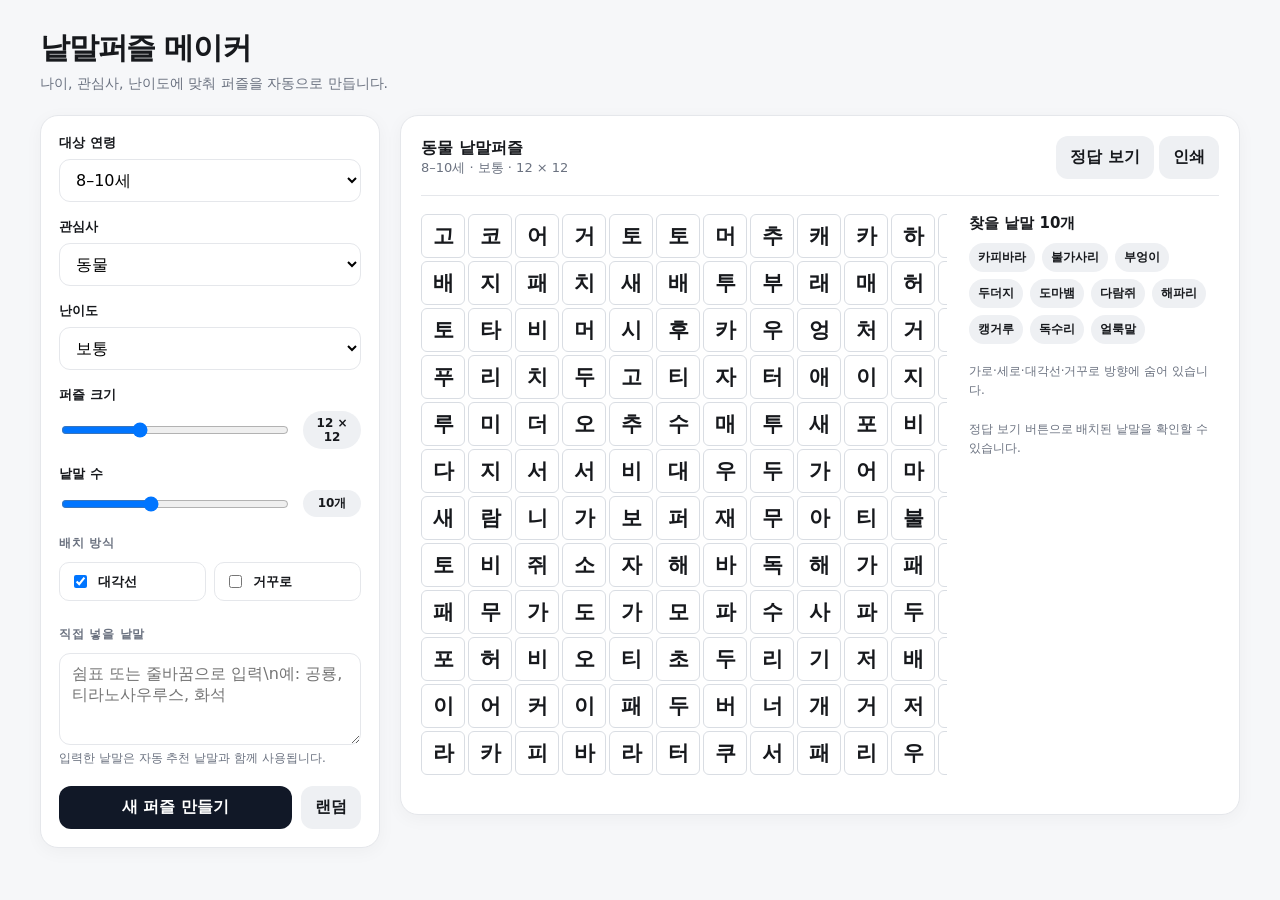
==== index.html @ 891b22f1 "Add word puzzle app" ====
<!doctype html>
<html lang="ko">
<head>
  <meta charset="utf-8" />
  <meta name="viewport" content="width=device-width, initial-scale=1" />
  <title>낱말퍼즐 메이커</title>
  <style>
    :root{
      --bg:#f6f7f9; --card:#fff; --text:#17191d; --muted:#6b7280; --line:#e5e7eb;
      --accent:#111827; --soft:#eef0f3; --ok:#e8f5e9;
    }
    *{box-sizing:border-box}
    body{margin:0;font-family:ui-sans-serif,system-ui,-apple-system,"Apple SD Gothic Neo","Noto Sans KR",sans-serif;background:var(--bg);color:var(--text)}
    button,input,select,textarea{font:inherit}
    .wrap{max-width:1240px;margin:0 auto;padding:28px 20px 48px}
    .top{display:flex;justify-content:space-between;gap:16px;align-items:flex-end;margin-bottom:22px}
    h1{font-size:30px;margin:0 0 6px;letter-spacing:-.04em}
    .sub{color:var(--muted);font-size:14px}
    .layout{display:grid;grid-template-columns:340px 1fr;gap:20px;align-items:start}
    .card{background:var(--card);border:1px solid var(--line);border-radius:18px;box-shadow:0 4px 18px rgba(0,0,0,.04)}
    .settings{padding:18px;position:sticky;top:18px}
    .field{margin-bottom:16px}
    label{display:block;font-size:13px;font-weight:700;margin-bottom:7px}
    select,input[type="number"],input[type="text"],textarea{width:100%;border:1px solid var(--line);border-radius:11px;padding:10px 12px;background:#fff;outline:none}
    textarea{min-height:92px;resize:vertical}
    input:focus,select:focus,textarea:focus{border-color:#9ca3af;box-shadow:0 0 0 3px rgba(17,24,39,.06)}
    .rangeRow{display:flex;align-items:center;gap:12px}
    input[type="range"]{width:100%}
    .badge{min-width:58px;text-align:center;background:var(--soft);border-radius:999px;padding:5px 8px;font-size:12px;font-weight:700}
    .checks{display:grid;grid-template-columns:1fr 1fr;gap:8px}
    .check{border:1px solid var(--line);border-radius:10px;padding:9px 10px;font-size:13px;display:flex;gap:8px;align-items:center}
    .actions{display:flex;gap:9px;margin-top:18px}
    .btn{border:0;border-radius:12px;padding:11px 14px;font-weight:800;cursor:pointer}
    .primary{background:var(--accent);color:#fff;flex:1}
    .ghost{background:var(--soft);color:var(--text)}
    .main{padding:20px;min-height:700px}
    .bar{display:flex;justify-content:space-between;gap:12px;align-items:center;border-bottom:1px solid var(--line);padding-bottom:16px;margin-bottom:18px}
    .meta{font-size:13px;color:var(--muted)}
    .puzzleWrap{display:grid;grid-template-columns:minmax(0,1fr) 250px;gap:22px;align-items:start}
    .gridHolder{overflow:auto;padding-bottom:8px}
    .grid{display:grid;gap:3px;justify-content:start;user-select:none}
    .cell{display:flex;align-items:center;justify-content:center;border:1px solid #d9dde3;background:#fff;border-radius:6px;font-weight:800;line-height:1;aspect-ratio:1/1;min-width:26px}
    .cell.answer{background:#dff3e3;border-color:#a8d8b1}
    .side h3{margin:0 0 10px;font-size:15px}
    .words{display:flex;flex-wrap:wrap;gap:7px;margin-bottom:18px}
    .word{background:var(--soft);border-radius:999px;padding:6px 9px;font-size:12px;font-weight:700}
    .hint{font-size:12px;color:var(--muted);line-height:1.6}
    .empty{height:520px;display:grid;place-items:center;color:var(--muted);text-align:center}
    .empty strong{display:block;color:var(--text);font-size:18px;margin-bottom:7px}
    .sectionTitle{font-size:12px;color:var(--muted);font-weight:800;text-transform:uppercase;letter-spacing:.06em;margin:18px 0 10px}
    .error{margin-top:12px;background:#fff4f4;color:#a11;padding:10px 12px;border-radius:10px;font-size:12px;display:none}
    @media(max-width:900px){.layout{grid-template-columns:1fr}.settings{position:static}.puzzleWrap{grid-template-columns:1fr}.side{border-top:1px solid var(--line);padding-top:18px}.top{align-items:flex-start;flex-direction:column}}
    @media print{
      body{background:#fff}.wrap{max-width:none;padding:0}.settings,.top .sub,.bar .btns,.hint,.sectionTitle.custom,.customArea{display:none!important}.layout{display:block}.card{border:0;box-shadow:none}.main{padding:0}.bar{margin-bottom:14px}.puzzleWrap{grid-template-columns:1fr 220px}.cell{border-color:#999;border-radius:0}.word{background:#fff;border:1px solid #aaa}
    }
  </style>
</head>
<body>
<div class="wrap">
  <div class="top">
    <div>
      <h1>낱말퍼즐 메이커</h1>
      <div class="sub">나이, 관심사, 난이도에 맞춰 퍼즐을 자동으로 만듭니다.</div>
    </div>
  </div>

  <div class="layout">
    <aside class="card settings">
      <div class="field">
        <label for="age">대상 연령</label>
        <select id="age">
          <option value="5-7">5–7세</option>
          <option value="8-10" selected>8–10세</option>
          <option value="11-13">11–13세</option>
          <option value="14-17">14–17세</option>
          <option value="adult">성인</option>
        </select>
      </div>

      <div class="field">
        <label for="theme">관심사</label>
        <select id="theme">
          <option value="animals" selected>동물</option>
          <option value="food">음식</option>
          <option value="nature">자연</option>
          <option value="space">우주</option>
          <option value="sports">스포츠</option>
          <option value="tech">과학·기술</option>
          <option value="mixed">섞어서</option>
        </select>
      </div>

      <div class="field">
        <label for="difficulty">난이도</label>
        <select id="difficulty">
          <option value="easy">쉬움</option>
          <option value="normal" selected>보통</option>
          <option value="hard">어려움</option>
        </select>
      </div>

      <div class="field">
        <label for="size">퍼즐 크기</label>
        <div class="rangeRow">
          <input id="size" type="range" min="8" max="20" value="12" />
          <span class="badge" id="sizeBadge">12 × 12</span>
        </div>
      </div>

      <div class="field">
        <label for="wordCount">낱말 수</label>
        <div class="rangeRow">
          <input id="wordCount" type="range" min="5" max="18" value="10" />
          <span class="badge" id="countBadge">10개</span>
        </div>
      </div>

      <div class="sectionTitle">배치 방식</div>
      <div class="checks">
        <label class="check"><input id="diagonal" type="checkbox" checked /> 대각선</label>
        <label class="check"><input id="reverse" type="checkbox" /> 거꾸로</label>
      </div>

      <div class="sectionTitle custom">직접 넣을 낱말</div>
      <div class="field customArea">
        <textarea id="customWords" placeholder="쉼표 또는 줄바꿈으로 입력\n예: 공룡, 티라노사우루스, 화석"></textarea>
        <div class="hint">입력한 낱말은 자동 추천 낱말과 함께 사용됩니다.</div>
      </div>

      <div class="actions">
        <button class="btn primary" id="generate">새 퍼즐 만들기</button>
        <button class="btn ghost" id="randomize" title="설정을 랜덤하게 바꿉니다">랜덤</button>
      </div>
      <div class="error" id="error"></div>
    </aside>

    <main class="card main">
      <div class="bar">
        <div>
          <strong id="title">동물 낱말퍼즐</strong>
          <div class="meta" id="meta">8–10세 · 보통 · 12 × 12</div>
        </div>
        <div class="btns">
          <button class="btn ghost" id="answer">정답 보기</button>
          <button class="btn ghost" id="print">인쇄</button>
        </div>
      </div>

      <div id="content" class="empty">
        <div><strong>설정을 고르고 퍼즐을 만들어보세요.</strong>한 번 누를 때마다 다른 퍼즐이 생성됩니다.</div>
      </div>
    </main>
  </div>
</div>

<script>
const BANK = {
  animals: ["고양이","강아지","토끼","사자","호랑이","코끼리","기린","판다","여우","늑대","수달","사슴","하마","얼룩말","펭귄","돌고래","문어","고래","부엉이","독수리","다람쥐","카피바라","햄스터","치타","코알라","캥거루","두더지","도마뱀","해파리","불가사리"],
  food: ["김밥","떡볶이","라면","비빔밥","불고기","잡채","만두","김치","피자","파스타","샌드위치","햄버거","초밥","우동","카레","수박","딸기","포도","사과","복숭아","아이스크림","초콜릿","요거트","쿠키","마카롱","팝콘","치즈","오므라이스"],
  nature: ["나무","꽃","바람","구름","햇빛","별빛","바다","강물","호수","폭포","산맥","계곡","숲길","들판","무지개","번개","소나기","눈송이","모래","파도","섬","화산","빙하","사막","습지","해변","단풍","민들레"],
  space: ["태양","달","지구","화성","목성","토성","금성","수성","천왕성","해왕성","은하","별자리","혜성","운석","우주선","위성","로켓","우주인","블랙홀","초신성","중력","궤도","망원경","은하수","소행성","우주정거장"],
  sports: ["축구","야구","농구","배구","테니스","골프","수영","양궁","펜싱","탁구","배드민턴","태권도","유도","스키","스케이트","서핑","마라톤","체조","사이클","클라이밍","볼링","럭비","하키","승마","다이빙"],
  tech: ["로봇","컴퓨터","코딩","인공지능","반도체","배터리","센서","드론","위성","레이저","인터넷","알고리즘","데이터","모델","회로","전기","자석","원자","분자","현미경","망원경","실험","에너지","자동화","소프트웨어","하드웨어","가상현실","디지털트윈"]
};
const LABELS = {animals:"동물",food:"음식",nature:"자연",space:"우주",sports:"스포츠",tech:"과학·기술",mixed:"취향 믹스"};
const AGE = {
  "5-7": {label:"5–7세", maxLen:4, count:7},
  "8-10": {label:"8–10세", maxLen:5, count:10},
  "11-13": {label:"11–13세", maxLen:7, count:12},
  "14-17": {label:"14–17세", maxLen:10, count:14},
  adult: {label:"성인", maxLen:12, count:16}
};
const FILL = [..."가나다라마바사아자차카타파하거너더러머버서어저처커터퍼허고노도로모보소오조초코토포호구누두루무부수우주추쿠투푸후기니디리미비시이지치키티피히개내대래매배새애재채캐태패해"];

const $ = id => document.getElementById(id);
let last = null;
let showAnswer = false;

function shuffle(a){
  const x=[...a];
  for(let i=x.length-1;i>0;i--){const j=Math.floor(Math.random()*(i+1));[x[i],x[j]]=[x[j],x[i]]}
  return x;
}
function uniq(arr){return [...new Set(arr.filter(Boolean))]}
function parseCustom(){
  return uniq($("customWords").value.split(/[\n,，]+/).map(s=>s.trim().replace(/\s+/g,""))).filter(w=>w.length>=2);
}
function getDirections(difficulty){
  const dirs=[[0,1],[1,0]];
  if($("diagonal").checked || difficulty!=="easy") dirs.push([1,1],[1,-1]);
  const reverse = $("reverse").checked || difficulty==="hard";
  if(reverse) return [...dirs, ...dirs.map(([r,c])=>[-r,-c])];
  return dirs;
}
function candidates(theme, ageKey, size, desired){
  let pool = theme==="mixed" ? Object.values(BANK).flat() : BANK[theme];
  pool = uniq([...parseCustom(), ...pool]);
  const maxLen=Math.min(AGE[ageKey].maxLen,size);
  let filtered=pool.filter(w=>w.length<=maxLen && w.length>=2);
  if(filtered.length<desired) filtered=pool.filter(w=>w.length<=size && w.length>=2);
  return shuffle(filtered).sort((a,b)=>b.length-a.length).slice(0, Math.max(desired*2, desired));
}
function emptyGrid(n){return Array.from({length:n},()=>Array(n).fill(null))}
function placementsFor(grid, word, directions){
  const n=grid.length, result=[];
  for(let r=0;r<n;r++) for(let c=0;c<n;c++) for(const [dr,dc] of directions){
    const er=r+dr*(word.length-1), ec=c+dc*(word.length-1);
    if(er<0||er>=n||ec<0||ec>=n) continue;
    let ok=true, overlap=0;
    for(let i=0;i<word.length;i++){
      const cur=grid[r+dr*i][c+dc*i];
      if(cur && cur!==word[i]){ok=false;break}
      if(cur===word[i]) overlap++;
    }
    if(ok) result.push({r,c,dr,dc,overlap});
  }
  return result;
}
function placeWord(grid, word, p){
  const cells=[];
  for(let i=0;i<word.length;i++){
    const r=p.r+p.dr*i,c=p.c+p.dc*i;grid[r][c]=word[i];cells.push([r,c]);
  }
  return cells;
}
function makePuzzle(){
  const size=+$("size").value;
  const desired=+$("wordCount").value;
  const difficulty=$("difficulty").value;
  const ageKey=$("age").value;
  const theme=$("theme").value;
  const dirs=getDirections(difficulty);
  let best=null;
  for(let attempt=0;attempt<30;attempt++){
    const grid=emptyGrid(size), placed=[];
    const words=candidates(theme,ageKey,size,desired);
    for(const word of words){
      if(placed.length>=desired) break;
      let ps=placementsFor(grid,word,dirs);
      if(!ps.length) continue;
      ps=shuffle(ps);
      if(difficulty!=="easy") ps.sort((a,b)=>b.overlap-a.overlap);
      const p=ps[0];
      const cells=placeWord(grid,word,p);
      placed.push({word,cells});
    }
    if(!best || placed.length>best.placed.length) best={grid,placed};
    if(placed.length>=desired) break;
  }
  if(!best || best.placed.length<Math.min(4,desired)) throw new Error("퍼즐에 낱말을 충분히 배치하지 못했습니다. 크기를 키우거나 낱말 수를 줄여주세요.");
  for(let r=0;r<size;r++)for(let c=0;c<size;c++)if(!best.grid[r][c]) best.grid[r][c]=FILL[Math.floor(Math.random()*FILL.length)];
  best.settings={size,desired,difficulty,ageKey,theme};
  return best;
}
function render(p){
  last=p; showAnswer=false; $("answer").textContent="정답 보기";
  const {size,difficulty,ageKey,theme}=p.settings;
  $("title").textContent=`${LABELS[theme]} 낱말퍼즐`;
  $("meta").textContent=`${AGE[ageKey].label} · ${difficulty==="easy"?"쉬움":difficulty==="normal"?"보통":"어려움"} · ${size} × ${size}`;
  const answerSet=new Set(p.placed.flatMap(o=>o.cells.map(([r,c])=>`${r}-${c}`)));
  const cellSize=Math.max(26, Math.min(44, Math.floor(560/size)));
  const gridHtml=p.grid.map((row,r)=>row.map((ch,c)=>`<div class="cell" data-key="${r}-${c}" style="width:${cellSize}px;font-size:${Math.max(13,Math.floor(cellSize*.48))}px">${ch}</div>`).join("")).join("");
  const words=p.placed.map(o=>`<span class="word">${o.word}</span>`).join("");
  $("content").className="puzzleWrap";
  $("content").innerHTML=`<div class="gridHolder"><div class="grid" style="grid-template-columns:repeat(${size},${cellSize}px)">${gridHtml}</div></div><div class="side"><h3>찾을 낱말 ${p.placed.length}개</h3><div class="words">${words}</div><div class="hint">가로·세로${getDirections(difficulty).some(([r,c])=>Math.abs(r)===1&&Math.abs(c)===1)?"·대각선":""}${getDirections(difficulty).some(([r,c])=>r<0||c<0)?"·거꾸로":""} 방향에 숨어 있습니다.<br><br>정답 보기 버튼으로 배치된 낱말을 확인할 수 있습니다.</div></div>`;
  last.answerSet=answerSet;
}
function generate(){
  $("error").style.display="none";
  try{render(makePuzzle())}catch(e){$("error").textContent=e.message;$("error").style.display="block"}
}
function syncAge(){
  const a=AGE[$("age").value];
  $("wordCount").value=Math.min(18,a.count);
  syncBadges();
}
function syncDifficulty(){
  const d=$("difficulty").value;
  if(d==="easy"){ $("diagonal").checked=false; $("reverse").checked=false; }
  if(d==="normal"){ $("diagonal").checked=true; $("reverse").checked=false; }
  if(d==="hard"){ $("diagonal").checked=true; $("reverse").checked=true; }
}
function syncBadges(){ $("sizeBadge").textContent=`${$("size").value} × ${$("size").value}`; $("countBadge").textContent=`${$("wordCount").value}개`; }

$("size").addEventListener("input",syncBadges); $("wordCount").addEventListener("input",syncBadges);
$("age").addEventListener("change",syncAge); $("difficulty").addEventListener("change",syncDifficulty);
$("generate").addEventListener("click",generate);
$("answer").addEventListener("click",()=>{
  if(!last) return;
  showAnswer=!showAnswer;
  document.querySelectorAll(".cell").forEach(el=>el.classList.toggle("answer",showAnswer && last.answerSet.has(el.dataset.key)));
  $("answer").textContent=showAnswer?"정답 숨기기":"정답 보기";
});
$("print").addEventListener("click",()=>window.print());
$("randomize").addEventListener("click",()=>{
  const ages=Object.keys(AGE), themes=Object.keys(LABELS), ds=["easy","normal","hard"];
  $("age").value=ages[Math.floor(Math.random()*ages.length)];
  $("theme").value=themes[Math.floor(Math.random()*themes.length)];
  $("difficulty").value=ds[Math.floor(Math.random()*ds.length)];
  $("size").value=8+Math.floor(Math.random()*13);
  syncAge(); syncDifficulty(); syncBadges(); generate();
});

syncBadges();
generate();
</script>
</body>
</html>
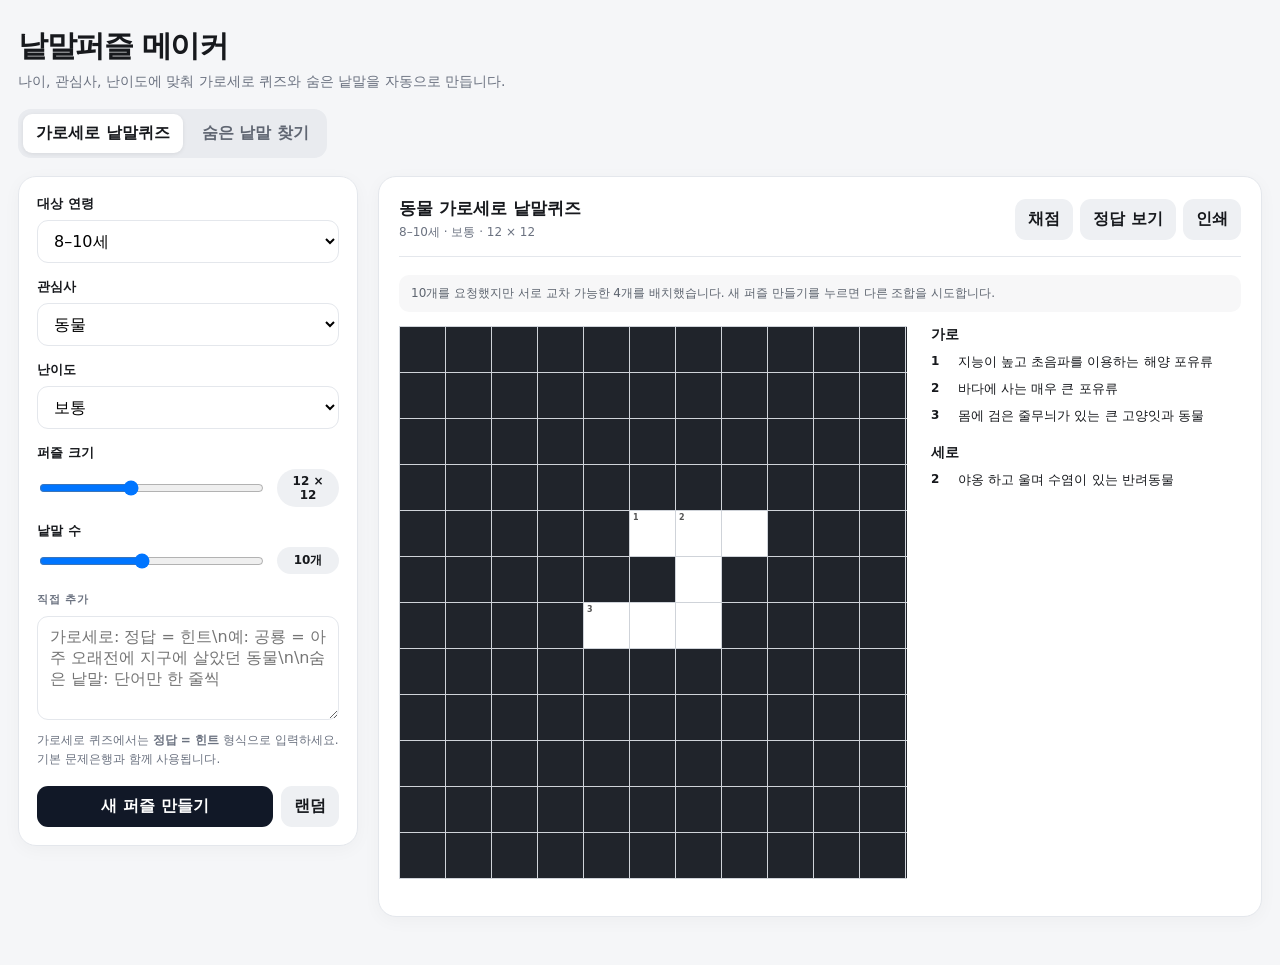
==== commit 4d192ed9: "Add crossword quiz mode" ====
--- a/index.html
+++ b/index.html
@@ -5,304 +5,104 @@
   <meta name="viewport" content="width=device-width, initial-scale=1" />
   <title>낱말퍼즐 메이커</title>
   <style>
-    :root{
-      --bg:#f6f7f9; --card:#fff; --text:#17191d; --muted:#6b7280; --line:#e5e7eb;
-      --accent:#111827; --soft:#eef0f3; --ok:#e8f5e9;
-    }
-    *{box-sizing:border-box}
-    body{margin:0;font-family:ui-sans-serif,system-ui,-apple-system,"Apple SD Gothic Neo","Noto Sans KR",sans-serif;background:var(--bg);color:var(--text)}
-    button,input,select,textarea{font:inherit}
-    .wrap{max-width:1240px;margin:0 auto;padding:28px 20px 48px}
-    .top{display:flex;justify-content:space-between;gap:16px;align-items:flex-end;margin-bottom:22px}
-    h1{font-size:30px;margin:0 0 6px;letter-spacing:-.04em}
-    .sub{color:var(--muted);font-size:14px}
-    .layout{display:grid;grid-template-columns:340px 1fr;gap:20px;align-items:start}
-    .card{background:var(--card);border:1px solid var(--line);border-radius:18px;box-shadow:0 4px 18px rgba(0,0,0,.04)}
-    .settings{padding:18px;position:sticky;top:18px}
-    .field{margin-bottom:16px}
-    label{display:block;font-size:13px;font-weight:700;margin-bottom:7px}
-    select,input[type="number"],input[type="text"],textarea{width:100%;border:1px solid var(--line);border-radius:11px;padding:10px 12px;background:#fff;outline:none}
-    textarea{min-height:92px;resize:vertical}
-    input:focus,select:focus,textarea:focus{border-color:#9ca3af;box-shadow:0 0 0 3px rgba(17,24,39,.06)}
-    .rangeRow{display:flex;align-items:center;gap:12px}
-    input[type="range"]{width:100%}
-    .badge{min-width:58px;text-align:center;background:var(--soft);border-radius:999px;padding:5px 8px;font-size:12px;font-weight:700}
-    .checks{display:grid;grid-template-columns:1fr 1fr;gap:8px}
-    .check{border:1px solid var(--line);border-radius:10px;padding:9px 10px;font-size:13px;display:flex;gap:8px;align-items:center}
-    .actions{display:flex;gap:9px;margin-top:18px}
-    .btn{border:0;border-radius:12px;padding:11px 14px;font-weight:800;cursor:pointer}
-    .primary{background:var(--accent);color:#fff;flex:1}
-    .ghost{background:var(--soft);color:var(--text)}
-    .main{padding:20px;min-height:700px}
-    .bar{display:flex;justify-content:space-between;gap:12px;align-items:center;border-bottom:1px solid var(--line);padding-bottom:16px;margin-bottom:18px}
-    .meta{font-size:13px;color:var(--muted)}
-    .puzzleWrap{display:grid;grid-template-columns:minmax(0,1fr) 250px;gap:22px;align-items:start}
-    .gridHolder{overflow:auto;padding-bottom:8px}
-    .grid{display:grid;gap:3px;justify-content:start;user-select:none}
-    .cell{display:flex;align-items:center;justify-content:center;border:1px solid #d9dde3;background:#fff;border-radius:6px;font-weight:800;line-height:1;aspect-ratio:1/1;min-width:26px}
-    .cell.answer{background:#dff3e3;border-color:#a8d8b1}
-    .side h3{margin:0 0 10px;font-size:15px}
-    .words{display:flex;flex-wrap:wrap;gap:7px;margin-bottom:18px}
-    .word{background:var(--soft);border-radius:999px;padding:6px 9px;font-size:12px;font-weight:700}
-    .hint{font-size:12px;color:var(--muted);line-height:1.6}
-    .empty{height:520px;display:grid;place-items:center;color:var(--muted);text-align:center}
-    .empty strong{display:block;color:var(--text);font-size:18px;margin-bottom:7px}
-    .sectionTitle{font-size:12px;color:var(--muted);font-weight:800;text-transform:uppercase;letter-spacing:.06em;margin:18px 0 10px}
-    .error{margin-top:12px;background:#fff4f4;color:#a11;padding:10px 12px;border-radius:10px;font-size:12px;display:none}
-    @media(max-width:900px){.layout{grid-template-columns:1fr}.settings{position:static}.puzzleWrap{grid-template-columns:1fr}.side{border-top:1px solid var(--line);padding-top:18px}.top{align-items:flex-start;flex-direction:column}}
-    @media print{
-      body{background:#fff}.wrap{max-width:none;padding:0}.settings,.top .sub,.bar .btns,.hint,.sectionTitle.custom,.customArea{display:none!important}.layout{display:block}.card{border:0;box-shadow:none}.main{padding:0}.bar{margin-bottom:14px}.puzzleWrap{grid-template-columns:1fr 220px}.cell{border-color:#999;border-radius:0}.word{background:#fff;border:1px solid #aaa}
-    }
+    :root{--bg:#f5f6f8;--card:#fff;--text:#17191d;--muted:#6b7280;--line:#e4e7ec;--accent:#111827;--soft:#eef0f3;--ok:#eaf7ec;--bad:#fff0f0;--block:#20242b}
+    *{box-sizing:border-box} body{margin:0;font-family:ui-sans-serif,system-ui,-apple-system,"Apple SD Gothic Neo","Noto Sans KR",sans-serif;background:var(--bg);color:var(--text)}
+    button,input,select,textarea{font:inherit}.wrap{max-width:1280px;margin:0 auto;padding:26px 18px 48px}.top{display:flex;justify-content:space-between;gap:16px;align-items:flex-end;margin-bottom:18px}
+    h1{font-size:30px;margin:0 0 6px;letter-spacing:-.045em}.sub{font-size:14px;color:var(--muted)}.modeTabs{display:flex;gap:6px;padding:5px;background:#e9ebef;border-radius:13px;margin-bottom:18px;width:max-content;max-width:100%}
+    .modeTab{border:0;background:transparent;border-radius:9px;padding:9px 13px;font-weight:800;color:#606672;cursor:pointer}.modeTab.active{background:#fff;color:var(--text);box-shadow:0 1px 4px rgba(0,0,0,.08)}
+    .layout{display:grid;grid-template-columns:340px 1fr;gap:20px;align-items:start}.card{background:var(--card);border:1px solid var(--line);border-radius:18px;box-shadow:0 4px 18px rgba(0,0,0,.035)}
+    .settings{padding:18px;position:sticky;top:18px}.field{margin-bottom:15px}label{display:block;font-size:13px;font-weight:750;margin-bottom:7px}select,textarea{width:100%;border:1px solid var(--line);border-radius:11px;padding:10px 12px;background:#fff;outline:none}textarea{min-height:104px;resize:vertical}select:focus,textarea:focus{border-color:#9ca3af;box-shadow:0 0 0 3px rgba(17,24,39,.06)}
+    .rangeRow{display:flex;align-items:center;gap:11px}input[type=range]{width:100%}.badge{min-width:62px;text-align:center;background:var(--soft);border-radius:999px;padding:5px 8px;font-size:12px;font-weight:800}.sectionTitle{font-size:11px;color:var(--muted);font-weight:850;text-transform:uppercase;letter-spacing:.07em;margin:18px 0 9px}.checks{display:grid;grid-template-columns:1fr 1fr;gap:8px}.check{border:1px solid var(--line);border-radius:10px;padding:9px 10px;font-size:13px;display:flex;gap:8px;align-items:center;margin:0}.hint{font-size:12px;color:var(--muted);line-height:1.55;margin-top:7px}
+    .actions{display:flex;gap:8px;margin-top:18px}.btn{border:0;border-radius:11px;padding:10px 13px;font-weight:800;cursor:pointer}.primary{background:var(--accent);color:white;flex:1}.ghost{background:var(--soft);color:var(--text)}.dangerText{color:#9b1c1c}.error{display:none;margin-top:12px;padding:10px 12px;background:var(--bad);border-radius:10px;color:#9b1c1c;font-size:12px}.notice{margin:0 0 14px;padding:10px 12px;border-radius:10px;background:#f7f7f8;color:#5e6570;font-size:12px}
+    .main{padding:20px;min-height:720px}.bar{display:flex;justify-content:space-between;gap:12px;align-items:center;border-bottom:1px solid var(--line);padding-bottom:15px;margin-bottom:18px}.bar strong{font-size:17px}.meta{font-size:12px;color:var(--muted);margin-top:4px}.btns{display:flex;gap:7px;flex-wrap:wrap}.empty{height:520px;display:grid;place-items:center;text-align:center;color:var(--muted)}.empty strong{display:block;color:var(--text);font-size:18px;margin-bottom:7px}
+    .crossLayout{display:grid;grid-template-columns:minmax(0,1fr) 310px;gap:24px;align-items:start}.gridScroll{overflow:auto;padding-bottom:8px}.crossGrid{display:grid;gap:1px;background:#cfd3d9;border:1px solid #cfd3d9;width:max-content;max-width:none}.crossCell{position:relative;width:clamp(29px,4vw,45px);height:clamp(29px,4vw,45px);background:#fff}.crossCell.block{background:var(--block)}.crossCell .num{position:absolute;left:3px;top:2px;font-size:8px;font-weight:800;color:#555;z-index:2}.crossCell input{width:100%;height:100%;border:0;background:transparent;text-align:center;padding:6px 1px 1px;font-weight:850;font-size:clamp(16px,2.2vw,22px);outline:none}.crossCell input:focus{box-shadow:inset 0 0 0 2px #7b8491}.crossCell.correct{background:var(--ok)}.crossCell.wrong{background:var(--bad)}.crossCell.reveal{background:#e9f1ff}.clues h3{font-size:14px;margin:0 0 9px}.clueSection+.clueSection{margin-top:18px}.clueList{display:grid;gap:8px}.clue{font-size:13px;line-height:1.45;display:grid;grid-template-columns:22px 1fr;gap:5px}.clue b{font-size:12px}.clue small{color:var(--muted)}
+    .wordSearchLayout{display:grid;grid-template-columns:minmax(0,1fr) 250px;gap:22px;align-items:start}.wsGrid{display:grid;gap:3px;justify-content:start;user-select:none}.wsCell{display:flex;align-items:center;justify-content:center;border:1px solid #d9dde3;background:#fff;border-radius:5px;font-weight:800;line-height:1;aspect-ratio:1/1;min-width:27px}.wsCell.answer{background:#dff3e3;border-color:#a8d8b1}.words{display:flex;flex-wrap:wrap;gap:7px}.word{background:var(--soft);border-radius:999px;padding:6px 9px;font-size:12px;font-weight:750}
+    .status{font-size:12px;font-weight:750;margin-top:9px}.status.ok{color:#177245}.status.bad{color:#a11}.hidden{display:none!important}
+    @media(max-width:920px){.layout{grid-template-columns:1fr}.settings{position:static}.crossLayout,.wordSearchLayout{grid-template-columns:1fr}.clues,.wordSide{border-top:1px solid var(--line);padding-top:18px}.top{align-items:flex-start;flex-direction:column}.main{min-height:600px}.crossCell{width:34px;height:34px}}
+    @media(max-width:520px){.wrap{padding:18px 10px 36px}.main,.settings{padding:14px}.bar{align-items:flex-start;flex-direction:column}.crossCell{width:31px;height:31px}.crossCell input{font-size:16px}.modeTabs{width:100%}.modeTab{flex:1;padding:9px 8px}.checks{grid-template-columns:1fr}}
+    @media print{body{background:#fff}.wrap{max-width:none;padding:0}.settings,.modeTabs,.top .sub,.bar .btns,.notice,.status{display:none!important}.layout{display:block}.card{border:0;box-shadow:none}.main{padding:0}.bar{margin-bottom:14px}.crossLayout{grid-template-columns:1fr 290px}.crossCell{width:32px;height:32px}.crossCell input{font-size:18px}.crossCell.block{background:#222!important;-webkit-print-color-adjust:exact;print-color-adjust:exact}.wordSearchLayout{grid-template-columns:1fr 220px}.wsCell{border-color:#999;border-radius:0}}
   </style>
 </head>
 <body>
 <div class="wrap">
-  <div class="top">
-    <div>
-      <h1>낱말퍼즐 메이커</h1>
-      <div class="sub">나이, 관심사, 난이도에 맞춰 퍼즐을 자동으로 만듭니다.</div>
-    </div>
+  <div class="top"><div><h1>낱말퍼즐 메이커</h1><div class="sub">나이, 관심사, 난이도에 맞춰 가로세로 퀴즈와 숨은 낱말을 자동으로 만듭니다.</div></div></div>
+  <div class="modeTabs" role="tablist">
+    <button class="modeTab active" data-mode="crossword">가로세로 낱말퀴즈</button>
+    <button class="modeTab" data-mode="wordsearch">숨은 낱말 찾기</button>
   </div>
-
   <div class="layout">
     <aside class="card settings">
-      <div class="field">
-        <label for="age">대상 연령</label>
-        <select id="age">
-          <option value="5-7">5–7세</option>
-          <option value="8-10" selected>8–10세</option>
-          <option value="11-13">11–13세</option>
-          <option value="14-17">14–17세</option>
-          <option value="adult">성인</option>
-        </select>
-      </div>
-
-      <div class="field">
-        <label for="theme">관심사</label>
-        <select id="theme">
-          <option value="animals" selected>동물</option>
-          <option value="food">음식</option>
-          <option value="nature">자연</option>
-          <option value="space">우주</option>
-          <option value="sports">스포츠</option>
-          <option value="tech">과학·기술</option>
-          <option value="mixed">섞어서</option>
-        </select>
-      </div>
-
-      <div class="field">
-        <label for="difficulty">난이도</label>
-        <select id="difficulty">
-          <option value="easy">쉬움</option>
-          <option value="normal" selected>보통</option>
-          <option value="hard">어려움</option>
-        </select>
-      </div>
-
-      <div class="field">
-        <label for="size">퍼즐 크기</label>
-        <div class="rangeRow">
-          <input id="size" type="range" min="8" max="20" value="12" />
-          <span class="badge" id="sizeBadge">12 × 12</span>
-        </div>
-      </div>
-
-      <div class="field">
-        <label for="wordCount">낱말 수</label>
-        <div class="rangeRow">
-          <input id="wordCount" type="range" min="5" max="18" value="10" />
-          <span class="badge" id="countBadge">10개</span>
-        </div>
-      </div>
-
-      <div class="sectionTitle">배치 방식</div>
-      <div class="checks">
-        <label class="check"><input id="diagonal" type="checkbox" checked /> 대각선</label>
-        <label class="check"><input id="reverse" type="checkbox" /> 거꾸로</label>
-      </div>
-
-      <div class="sectionTitle custom">직접 넣을 낱말</div>
-      <div class="field customArea">
-        <textarea id="customWords" placeholder="쉼표 또는 줄바꿈으로 입력\n예: 공룡, 티라노사우루스, 화석"></textarea>
-        <div class="hint">입력한 낱말은 자동 추천 낱말과 함께 사용됩니다.</div>
-      </div>
-
-      <div class="actions">
-        <button class="btn primary" id="generate">새 퍼즐 만들기</button>
-        <button class="btn ghost" id="randomize" title="설정을 랜덤하게 바꿉니다">랜덤</button>
-      </div>
-      <div class="error" id="error"></div>
+      <div class="field"><label for="age">대상 연령</label><select id="age"><option value="5-7">5–7세</option><option value="8-10" selected>8–10세</option><option value="11-13">11–13세</option><option value="14-17">14–17세</option><option value="adult">성인</option></select></div>
+      <div class="field"><label for="theme">관심사</label><select id="theme"><option value="animals" selected>동물</option><option value="food">음식</option><option value="nature">자연</option><option value="space">우주</option><option value="sports">스포츠</option><option value="tech">과학·기술</option><option value="mixed">섞어서</option></select></div>
+      <div class="field"><label for="difficulty">난이도</label><select id="difficulty"><option value="easy">쉬움</option><option value="normal" selected>보통</option><option value="hard">어려움</option></select></div>
+      <div class="field"><label for="size">퍼즐 크기</label><div class="rangeRow"><input id="size" type="range" min="8" max="18" value="12"><span id="sizeBadge" class="badge">12 × 12</span></div></div>
+      <div class="field"><label for="wordCount">낱말 수</label><div class="rangeRow"><input id="wordCount" type="range" min="5" max="16" value="10"><span id="countBadge" class="badge">10개</span></div></div>
+      <div id="wsOptions" class="hidden"><div class="sectionTitle">배치 방식</div><div class="checks"><label class="check"><input id="diagonal" type="checkbox" checked> 대각선</label><label class="check"><input id="reverse" type="checkbox"> 거꾸로</label></div></div>
+      <div class="sectionTitle">직접 추가</div>
+      <div class="field"><textarea id="custom" placeholder="가로세로: 정답 = 힌트\n예: 공룡 = 아주 오래전에 지구에 살았던 동물\n\n숨은 낱말: 단어만 한 줄씩"></textarea><div class="hint" id="customHint">가로세로 퀴즈에서는 <b>정답 = 힌트</b> 형식으로 입력하세요. 기본 문제은행과 함께 사용됩니다.</div></div>
+      <div class="actions"><button id="generate" class="btn primary">새 퍼즐 만들기</button><button id="randomize" class="btn ghost">랜덤</button></div>
+      <div id="error" class="error"></div>
     </aside>
-
     <main class="card main">
-      <div class="bar">
-        <div>
-          <strong id="title">동물 낱말퍼즐</strong>
-          <div class="meta" id="meta">8–10세 · 보통 · 12 × 12</div>
-        </div>
-        <div class="btns">
-          <button class="btn ghost" id="answer">정답 보기</button>
-          <button class="btn ghost" id="print">인쇄</button>
-        </div>
-      </div>
-
-      <div id="content" class="empty">
-        <div><strong>설정을 고르고 퍼즐을 만들어보세요.</strong>한 번 누를 때마다 다른 퍼즐이 생성됩니다.</div>
-      </div>
+      <div class="bar"><div><strong id="title">동물 가로세로 낱말퀴즈</strong><div id="meta" class="meta">8–10세 · 보통 · 12 × 12</div></div><div class="btns"><button id="check" class="btn ghost">채점</button><button id="answer" class="btn ghost">정답 보기</button><button id="print" class="btn ghost">인쇄</button></div></div>
+      <div id="content" class="empty"><div><strong>설정을 고르고 퍼즐을 만들어보세요.</strong>AI 없이 문제은행과 배치 알고리즘만으로 생성합니다.</div></div>
     </main>
   </div>
 </div>
-
 <script>
-const BANK = {
-  animals: ["고양이","강아지","토끼","사자","호랑이","코끼리","기린","판다","여우","늑대","수달","사슴","하마","얼룩말","펭귄","돌고래","문어","고래","부엉이","독수리","다람쥐","카피바라","햄스터","치타","코알라","캥거루","두더지","도마뱀","해파리","불가사리"],
-  food: ["김밥","떡볶이","라면","비빔밥","불고기","잡채","만두","김치","피자","파스타","샌드위치","햄버거","초밥","우동","카레","수박","딸기","포도","사과","복숭아","아이스크림","초콜릿","요거트","쿠키","마카롱","팝콘","치즈","오므라이스"],
-  nature: ["나무","꽃","바람","구름","햇빛","별빛","바다","강물","호수","폭포","산맥","계곡","숲길","들판","무지개","번개","소나기","눈송이","모래","파도","섬","화산","빙하","사막","습지","해변","단풍","민들레"],
-  space: ["태양","달","지구","화성","목성","토성","금성","수성","천왕성","해왕성","은하","별자리","혜성","운석","우주선","위성","로켓","우주인","블랙홀","초신성","중력","궤도","망원경","은하수","소행성","우주정거장"],
-  sports: ["축구","야구","농구","배구","테니스","골프","수영","양궁","펜싱","탁구","배드민턴","태권도","유도","스키","스케이트","서핑","마라톤","체조","사이클","클라이밍","볼링","럭비","하키","승마","다이빙"],
-  tech: ["로봇","컴퓨터","코딩","인공지능","반도체","배터리","센서","드론","위성","레이저","인터넷","알고리즘","데이터","모델","회로","전기","자석","원자","분자","현미경","망원경","실험","에너지","자동화","소프트웨어","하드웨어","가상현실","디지털트윈"]
+const ITEMS = {
+  animals:[
+    ["고양이","야옹 하고 울며 수염이 있는 반려동물",1],["강아지","멍멍 하고 짖는 대표적인 반려동물",1],["토끼","긴 귀와 짧은 꼬리가 특징인 동물",1],["사자","갈기가 있으며 흔히 동물의 왕이라 불리는 동물",1],["호랑이","몸에 검은 줄무늬가 있는 큰 고양잇과 동물",1],["코끼리","긴 코와 큰 귀를 가진 육상동물",1],["기린","목이 아주 길고 몸에 무늬가 있는 동물",1],["판다","대나무를 즐겨 먹는 흑백 무늬 동물",1],["여우","뾰족한 귀와 풍성한 꼬리가 특징인 동물",1],["수달","물에서 헤엄을 잘 치는 족제빗과 동물",2],["사슴","수컷에게 가지처럼 생긴 뿔이 있는 동물",1],["하마","강이나 호수에서 많은 시간을 보내는 큰 동물",2],["얼룩말","검고 흰 줄무늬가 있는 말과 동물",1],["펭귄","날지는 못하지만 수영을 잘하는 새",1],["돌고래","지능이 높고 초음파를 이용하는 해양 포유류",2],["고래","바다에 사는 매우 큰 포유류",1],["부엉이","큰 눈으로 밤에 활동하는 새",2],["독수리","날카로운 발톱과 부리를 가진 맹금류",2],["다람쥐","도토리 같은 열매를 먹고 나무를 잘 타는 동물",1],["치타","육상에서 매우 빠르게 달리는 고양잇과 동물",2],["코알라","호주에 살며 유칼립투스 잎을 먹는 동물",2],["캥거루","배에 새끼주머니가 있고 뒷다리로 뛰는 동물",2],["두더지","땅속에 굴을 파고 사는 작은 포유류",2],["도마뱀","비늘이 있고 네 다리로 기어 다니는 파충류",2],["해파리","젤리처럼 투명한 몸으로 바다를 떠다니는 동물",2],["양서류","어릴 때와 자란 뒤 물과 땅을 오가며 사는 척추동물 무리",4],["포유류","새끼에게 젖을 먹이는 척추동물 무리",4],["생태계","생물과 주변 환경이 서로 영향을 주고받는 체계",4]
+  ],
+  food:[
+    ["김밥","김 위에 밥과 여러 재료를 올려 말아 만든 음식",1],["떡볶이","떡을 매콤달콤한 양념에 볶아 만든 음식",1],["라면","면과 수프를 물에 끓여 먹는 간편한 음식",1],["비빔밥","밥에 여러 나물과 고추장 등을 넣어 비벼 먹는 음식",2],["불고기","얇게 썬 고기를 양념해 구워 먹는 한국 음식",2],["잡채","당면과 채소를 함께 볶아 만드는 음식",2],["만두","얇은 피 안에 고기나 채소 소를 넣어 빚은 음식",1],["김치","배추나 무를 양념해 발효시킨 한국의 대표 음식",1],["피자","납작한 반죽 위에 치즈와 토핑을 올려 굽는 음식",1],["파스타","밀가루로 만든 면을 소스와 함께 먹는 이탈리아 음식",2],["햄버거","둥근 빵 사이에 패티와 채소를 넣은 음식",1],["초밥","식초로 간한 밥에 생선 등을 올린 일본 음식",2],["우동","굵은 밀가루 면을 국물에 넣어 먹는 음식",1],["카레","향신료를 섞은 소스를 밥이나 빵과 먹는 음식",1],["수박","겉은 초록색이고 속은 붉은 여름 과일",1],["딸기","작고 붉으며 겉에 씨가 보이는 과일",1],["포도","작은 알이 송이로 달리는 과일",1],["사과","둥글고 아삭한 식감이 나는 대표적인 과일",1],["복숭아","표면에 잔털이 있고 달콤한 여름 과일",1],["치즈","우유를 응고하고 숙성해 만드는 식품",2],["발효","미생물의 작용으로 음식의 성질이 바뀌는 과정",4],["탄수화물","몸의 주요 에너지원이 되는 영양소",4]
+  ],
+  nature:[
+    ["나무","줄기와 가지가 있고 여러 해 자라는 식물",1],["바람","공기가 움직이는 현상",1],["구름","공기 중 작은 물방울이나 얼음 알갱이가 모인 것",1],["햇빛","태양에서 지구로 오는 빛",1],["바다","지구 표면의 큰 부분을 덮고 있는 짠물",1],["호수","육지로 둘러싸인 큰 물웅덩이",1],["폭포","높은 곳에서 아래로 떨어지는 물줄기",1],["산맥","여러 산이 길게 이어져 있는 지형",2],["계곡","산과 산 사이 낮고 길게 파인 지형",2],["무지개","햇빛이 물방울에서 굴절되고 반사되어 보이는 여러 색의 띠",2],["번개","구름 속 전기가 방전되며 강한 빛이 나는 현상",2],["소나기","갑자기 세게 내렸다가 비교적 빨리 그치는 비",1],["파도","바다 표면에서 물이 출렁이며 움직이는 현상",1],["화산","지하의 마그마가 지표 밖으로 나오는 지형",2],["빙하","오랜 시간 쌓인 눈이 압축되어 천천히 움직이는 거대한 얼음",3],["사막","비가 매우 적게 내려 건조한 지역",2],["습지","물이 늘 있거나 자주 차는 땅",3],["단풍","가을에 나뭇잎 색이 붉거나 노랗게 변하는 현상",1],["민들레","노란 꽃이 피고 씨앗이 솜털처럼 날리는 식물",1],["광합성","식물이 빛 에너지를 이용해 양분을 만드는 과정",4],["증발","액체가 기체로 변하는 현상",3],["생태계","생물과 비생물 환경이 서로 관계를 맺는 체계",4]
+  ],
+  space:[
+    ["태양","지구에 빛과 열을 주는 별",1],["달","지구 주위를 도는 자연위성",1],["지구","우리가 살고 있는 행성",1],["화성","붉게 보여 붉은 행성이라고도 불리는 행성",2],["목성","태양계에서 가장 큰 행성",2],["토성","뚜렷한 고리로 유명한 행성",1],["금성","지구와 크기가 비슷하고 매우 뜨거운 행성",2],["수성","태양에서 가장 가까운 행성",2],["천왕성","자전축이 크게 기울어진 태양계 행성",3],["해왕성","태양계 행성 중 태양에서 가장 멀리 있는 행성",3],["은하","수많은 별과 가스, 먼지가 중력으로 모인 거대한 천체 집단",3],["혜성","태양에 가까워지면 긴 꼬리가 보이기도 하는 작은 천체",2],["운석","우주에서 날아와 지표에 떨어진 암석 조각",2],["우주선","우주 공간을 비행하도록 만든 탈것",1],["위성","행성 등 다른 천체 주위를 도는 천체",2],["로켓","연료를 분사해 큰 추진력을 얻는 비행체",1],["우주인","우주 비행을 위해 훈련받은 사람",1],["블랙홀","빛조차 빠져나오기 어려울 만큼 중력이 강한 천체",4],["중력","질량을 가진 물체들이 서로 끌어당기는 힘",3],["궤도","천체나 인공위성이 다른 물체 주위를 도는 길",3],["망원경","멀리 있는 천체를 관측하는 장치",2],["소행성","주로 화성과 목성 사이 등에 많이 분포하는 작은 천체",3],["초신성","별이 생의 마지막 단계에서 매우 밝게 폭발하는 현상",5]
+  ],
+  sports:[
+    ["축구","발로 공을 차 상대 골문에 넣는 경기",1],["야구","방망이로 공을 치고 베이스를 돌아 점수를 내는 경기",1],["농구","공을 상대편 바스켓에 넣어 점수를 얻는 경기",1],["배구","네트를 사이에 두고 공을 손으로 넘기는 경기",1],["테니스","라켓으로 공을 쳐 네트 너머로 보내는 경기",1],["골프","클럽으로 공을 쳐 적은 타수로 홀에 넣는 경기",2],["수영","물속에서 몸을 움직여 속도나 기술을 겨루는 운동",1],["양궁","활로 화살을 쏘아 과녁을 맞히는 경기",2],["펜싱","검을 사용해 상대를 찌르거나 베는 동작으로 겨루는 경기",3],["탁구","작은 라켓으로 가벼운 공을 탁자 위에서 주고받는 경기",1],["배드민턴","라켓으로 셔틀콕을 네트 너머로 넘기는 경기",2],["태권도","발차기와 주먹 기술을 사용하는 한국 무술",2],["유도","상대를 메치거나 굳혀 승부하는 일본계 무도",2],["스키","눈 위에서 긴 판을 신고 미끄러지는 운동",1],["서핑","파도를 타며 보드 위에서 균형을 잡는 운동",2],["마라톤","42.195킬로미터를 달리는 장거리 육상 경기",3],["체조","도구나 맨몸으로 유연성과 균형, 힘을 겨루는 운동",2],["사이클","자전거로 속도나 기록을 겨루는 경기",2],["클라이밍","인공 벽이나 암벽을 오르는 운동",2],["볼링","공을 굴려 핀을 쓰러뜨리는 경기",1]
+  ],
+  tech:[
+    ["로봇","센서와 프로그램 등을 이용해 자동으로 동작하는 기계",1],["컴퓨터","정보를 입력받아 계산하고 처리하는 전자 장치",1],["코딩","컴퓨터가 수행할 명령을 프로그램 언어로 작성하는 일",2],["인공지능","컴퓨터가 학습, 추론 같은 지능적 작업을 수행하게 하는 기술",3],["반도체","전기가 흐르는 정도를 조절할 수 있어 전자회로에 쓰이는 물질과 소자",3],["배터리","화학 에너지를 전기 에너지로 바꾸어 저장하고 사용하는 장치",2],["센서","빛, 온도, 압력 같은 물리량을 감지하는 장치",2],["드론","사람이 타지 않고 원격 또는 자동으로 비행하는 항공기",2],["레이저","한 방향으로 정렬된 성질을 가진 강한 빛",3],["인터넷","전 세계의 컴퓨터 네트워크를 연결한 통신망",2],["알고리즘","문제를 해결하기 위한 명확한 절차나 규칙의 순서",4],["데이터","관찰이나 측정 등으로 얻어 저장한 정보",2],["회로","전류가 흐르도록 전기 부품을 연결한 길",2],["자석","철 같은 물질을 끌어당기는 성질이 있는 물체",1],["원자","화학적 성질을 유지하는 물질의 기본 단위",3],["분자","둘 이상의 원자가 결합해 이루는 입자",3],["현미경","아주 작은 물체를 확대해 관찰하는 장치",2],["실험","가설이나 현상을 확인하기 위해 조건을 정해 관찰하는 과정",2],["에너지","일을 할 수 있는 능력을 나타내는 물리량",3],["자동화","사람의 반복 작업을 기계나 소프트웨어가 수행하게 하는 것",3],["소프트웨어","컴퓨터에서 실행되는 프로그램과 관련 자료",3],["하드웨어","컴퓨터를 이루는 실제 물리 장치",3],["가상현실","컴퓨터로 만든 환경을 실제처럼 경험하게 하는 기술",3],["디지털트윈","현실의 대상이나 공정을 디지털 공간에 모델로 구현하는 기술",5]
+  ]
 };
-const LABELS = {animals:"동물",food:"음식",nature:"자연",space:"우주",sports:"스포츠",tech:"과학·기술",mixed:"취향 믹스"};
-const AGE = {
-  "5-7": {label:"5–7세", maxLen:4, count:7},
-  "8-10": {label:"8–10세", maxLen:5, count:10},
-  "11-13": {label:"11–13세", maxLen:7, count:12},
-  "14-17": {label:"14–17세", maxLen:10, count:14},
-  adult: {label:"성인", maxLen:12, count:16}
-};
-const FILL = [..."가나다라마바사아자차카타파하거너더러머버서어저처커터퍼허고노도로모보소오조초코토포호구누두루무부수우주추쿠투푸후기니디리미비시이지치키티피히개내대래매배새애재채캐태패해"];
-
-const $ = id => document.getElementById(id);
-let last = null;
-let showAnswer = false;
-
-function shuffle(a){
-  const x=[...a];
-  for(let i=x.length-1;i>0;i--){const j=Math.floor(Math.random()*(i+1));[x[i],x[j]]=[x[j],x[i]]}
-  return x;
-}
-function uniq(arr){return [...new Set(arr.filter(Boolean))]}
-function parseCustom(){
-  return uniq($("customWords").value.split(/[\n,，]+/).map(s=>s.trim().replace(/\s+/g,""))).filter(w=>w.length>=2);
-}
-function getDirections(difficulty){
-  const dirs=[[0,1],[1,0]];
-  if($("diagonal").checked || difficulty!=="easy") dirs.push([1,1],[1,-1]);
-  const reverse = $("reverse").checked || difficulty==="hard";
-  if(reverse) return [...dirs, ...dirs.map(([r,c])=>[-r,-c])];
-  return dirs;
-}
-function candidates(theme, ageKey, size, desired){
-  let pool = theme==="mixed" ? Object.values(BANK).flat() : BANK[theme];
-  pool = uniq([...parseCustom(), ...pool]);
-  const maxLen=Math.min(AGE[ageKey].maxLen,size);
-  let filtered=pool.filter(w=>w.length<=maxLen && w.length>=2);
-  if(filtered.length<desired) filtered=pool.filter(w=>w.length<=size && w.length>=2);
-  return shuffle(filtered).sort((a,b)=>b.length-a.length).slice(0, Math.max(desired*2, desired));
-}
-function emptyGrid(n){return Array.from({length:n},()=>Array(n).fill(null))}
-function placementsFor(grid, word, directions){
-  const n=grid.length, result=[];
-  for(let r=0;r<n;r++) for(let c=0;c<n;c++) for(const [dr,dc] of directions){
-    const er=r+dr*(word.length-1), ec=c+dc*(word.length-1);
-    if(er<0||er>=n||ec<0||ec>=n) continue;
-    let ok=true, overlap=0;
-    for(let i=0;i<word.length;i++){
-      const cur=grid[r+dr*i][c+dc*i];
-      if(cur && cur!==word[i]){ok=false;break}
-      if(cur===word[i]) overlap++;
-    }
-    if(ok) result.push({r,c,dr,dc,overlap});
-  }
-  return result;
-}
-function placeWord(grid, word, p){
-  const cells=[];
-  for(let i=0;i<word.length;i++){
-    const r=p.r+p.dr*i,c=p.c+p.dc*i;grid[r][c]=word[i];cells.push([r,c]);
-  }
-  return cells;
-}
-function makePuzzle(){
-  const size=+$("size").value;
-  const desired=+$("wordCount").value;
-  const difficulty=$("difficulty").value;
-  const ageKey=$("age").value;
-  const theme=$("theme").value;
-  const dirs=getDirections(difficulty);
-  let best=null;
-  for(let attempt=0;attempt<30;attempt++){
-    const grid=emptyGrid(size), placed=[];
-    const words=candidates(theme,ageKey,size,desired);
-    for(const word of words){
-      if(placed.length>=desired) break;
-      let ps=placementsFor(grid,word,dirs);
-      if(!ps.length) continue;
-      ps=shuffle(ps);
-      if(difficulty!=="easy") ps.sort((a,b)=>b.overlap-a.overlap);
-      const p=ps[0];
-      const cells=placeWord(grid,word,p);
-      placed.push({word,cells});
-    }
-    if(!best || placed.length>best.placed.length) best={grid,placed};
-    if(placed.length>=desired) break;
-  }
-  if(!best || best.placed.length<Math.min(4,desired)) throw new Error("퍼즐에 낱말을 충분히 배치하지 못했습니다. 크기를 키우거나 낱말 수를 줄여주세요.");
-  for(let r=0;r<size;r++)for(let c=0;c<size;c++)if(!best.grid[r][c]) best.grid[r][c]=FILL[Math.floor(Math.random()*FILL.length)];
-  best.settings={size,desired,difficulty,ageKey,theme};
-  return best;
-}
-function render(p){
-  last=p; showAnswer=false; $("answer").textContent="정답 보기";
-  const {size,difficulty,ageKey,theme}=p.settings;
-  $("title").textContent=`${LABELS[theme]} 낱말퍼즐`;
-  $("meta").textContent=`${AGE[ageKey].label} · ${difficulty==="easy"?"쉬움":difficulty==="normal"?"보통":"어려움"} · ${size} × ${size}`;
-  const answerSet=new Set(p.placed.flatMap(o=>o.cells.map(([r,c])=>`${r}-${c}`)));
-  const cellSize=Math.max(26, Math.min(44, Math.floor(560/size)));
-  const gridHtml=p.grid.map((row,r)=>row.map((ch,c)=>`<div class="cell" data-key="${r}-${c}" style="width:${cellSize}px;font-size:${Math.max(13,Math.floor(cellSize*.48))}px">${ch}</div>`).join("")).join("");
-  const words=p.placed.map(o=>`<span class="word">${o.word}</span>`).join("");
-  $("content").className="puzzleWrap";
-  $("content").innerHTML=`<div class="gridHolder"><div class="grid" style="grid-template-columns:repeat(${size},${cellSize}px)">${gridHtml}</div></div><div class="side"><h3>찾을 낱말 ${p.placed.length}개</h3><div class="words">${words}</div><div class="hint">가로·세로${getDirections(difficulty).some(([r,c])=>Math.abs(r)===1&&Math.abs(c)===1)?"·대각선":""}${getDirections(difficulty).some(([r,c])=>r<0||c<0)?"·거꾸로":""} 방향에 숨어 있습니다.<br><br>정답 보기 버튼으로 배치된 낱말을 확인할 수 있습니다.</div></div>`;
-  last.answerSet=answerSet;
-}
-function generate(){
-  $("error").style.display="none";
-  try{render(makePuzzle())}catch(e){$("error").textContent=e.message;$("error").style.display="block"}
-}
-function syncAge(){
-  const a=AGE[$("age").value];
-  $("wordCount").value=Math.min(18,a.count);
-  syncBadges();
-}
-function syncDifficulty(){
-  const d=$("difficulty").value;
-  if(d==="easy"){ $("diagonal").checked=false; $("reverse").checked=false; }
-  if(d==="normal"){ $("diagonal").checked=true; $("reverse").checked=false; }
-  if(d==="hard"){ $("diagonal").checked=true; $("reverse").checked=true; }
-}
-function syncBadges(){ $("sizeBadge").textContent=`${$("size").value} × ${$("size").value}`; $("countBadge").textContent=`${$("wordCount").value}개`; }
-
-$("size").addEventListener("input",syncBadges); $("wordCount").addEventListener("input",syncBadges);
-$("age").addEventListener("change",syncAge); $("difficulty").addEventListener("change",syncDifficulty);
-$("generate").addEventListener("click",generate);
-$("answer").addEventListener("click",()=>{
-  if(!last) return;
-  showAnswer=!showAnswer;
-  document.querySelectorAll(".cell").forEach(el=>el.classList.toggle("answer",showAnswer && last.answerSet.has(el.dataset.key)));
-  $("answer").textContent=showAnswer?"정답 숨기기":"정답 보기";
-});
-$("print").addEventListener("click",()=>window.print());
-$("randomize").addEventListener("click",()=>{
-  const ages=Object.keys(AGE), themes=Object.keys(LABELS), ds=["easy","normal","hard"];
-  $("age").value=ages[Math.floor(Math.random()*ages.length)];
-  $("theme").value=themes[Math.floor(Math.random()*themes.length)];
-  $("difficulty").value=ds[Math.floor(Math.random()*ds.length)];
-  $("size").value=8+Math.floor(Math.random()*13);
-  syncAge(); syncDifficulty(); syncBadges(); generate();
-});
-
-syncBadges();
-generate();
+const LABELS={animals:"동물",food:"음식",nature:"자연",space:"우주",sports:"스포츠",tech:"과학·기술",mixed:"취향 믹스"};
+const AGE={"5-7":{label:"5–7세",maxLevel:1,maxLen:4,base:7},"8-10":{label:"8–10세",maxLevel:2,maxLen:6,base:10},"11-13":{label:"11–13세",maxLevel:3,maxLen:8,base:12},"14-17":{label:"14–17세",maxLevel:4,maxLen:10,base:14},adult:{label:"성인",maxLevel:5,maxLen:12,base:15}};
+const FILL=[..."가나다라마바사아자차카타파하거너더러머버서어저처커터퍼허고노도로모보소오조초코토포호구누두루무부수우주추쿠투푸후기니디리미비시이지치키티피히개내대래매배새애재채캐태패해"];
+const $=id=>document.getElementById(id); let mode="crossword",last=null,revealed=false;
+function shuffle(a){const x=[...a];for(let i=x.length-1;i>0;i--){const j=Math.floor(Math.random()*(i+1));[x[i],x[j]]=[x[j],x[i]]}return x}
+function uniqByAnswer(items){const m=new Map();for(const x of items)if(x.answer&&!m.has(x.answer))m.set(x.answer,x);return [...m.values()]}
+function parseCustom(){return $("custom").value.split(/\n+/).map(s=>s.trim()).filter(Boolean)}
+function getCustomEntries(){return parseCustom().map(line=>{const p=line.split(/\s*[=:：]\s*/);if(p.length<2)return null;const answer=p.shift().replace(/\s+/g,"");const clue=p.join(" ").trim();return answer.length>=2&&clue?{answer,clue,level:1,custom:true}:null}).filter(Boolean)}
+function getCustomWords(){return parseCustom().map(s=>s.split(/\s*[=:：]\s*/)[0].replace(/\s+/g,"")).filter(w=>w.length>=2)}
+function poolFor(theme){let raw=[];if(theme==="mixed")Object.values(ITEMS).forEach(a=>raw.push(...a));else raw=ITEMS[theme];return raw.map(([answer,clue,level])=>({answer,clue,level}))}
+function selectedEntries(){const age=AGE[$("age").value],diff=$("difficulty").value,size=+$('size').value;let levelBoost=diff==="hard"?1:0;let pool=poolFor($("theme").value).filter(x=>x.answer.length<=Math.min(age.maxLen,size)&&x.level<=Math.min(5,age.maxLevel+levelBoost));pool=uniqByAnswer([...getCustomEntries(),...pool]);return pool}
+function compatibleScore(word,entries){const chars=new Set([...word]);let score=0;for(const e of entries){if(e.answer===word)continue;for(const ch of new Set([...e.answer]))if(chars.has(ch))score++}return score}
+function emptyBoard(n){return Array.from({length:n},()=>Array(n).fill(null))}
+function canPlace(board,word,row,col,dir,first=false){const n=board.length,dr=dir==="down"?1:0,dc=dir==="across"?1:0;const er=row+dr*(word.length-1),ec=col+dc*(word.length-1);if(row<0||col<0||er>=n||ec>=n)return null;const br=row-dr,bc=col-dc,ar=er+dr,ac=ec+dc;if(br>=0&&bc>=0&&br<n&&bc<n&&board[br][bc])return null;if(ar>=0&&ac>=0&&ar<n&&ac<n&&board[ar][ac])return null;let crosses=0;for(let i=0;i<word.length;i++){const r=row+dr*i,c=col+dc*i,cell=board[r][c];if(cell&&cell.letter!==word[i])return null;if(cell&&cell.letter===word[i]){crosses++;continue}if(dir==="across"){if((r>0&&board[r-1][c])||(r<n-1&&board[r+1][c]))return null}else{if((c>0&&board[r][c-1])||(c<n-1&&board[r][c+1]))return null}}if(!first&&crosses===0)return null;return crosses}
+function place(board,entry,row,col,dir,id){const dr=dir==="down"?1:0,dc=dir==="across"?1:0;for(let i=0;i<entry.answer.length;i++){const r=row+dr*i,c=col+dc*i;if(!board[r][c])board[r][c]={letter:entry.answer[i],owners:[]};board[r][c].owners.push(id)}return {id,entry,row,col,dir}}
+function placementsFor(board,entry){const out=[],n=board.length;for(let wi=0;wi<entry.answer.length;wi++){const ch=entry.answer[wi];for(let r=0;r<n;r++)for(let c=0;c<n;c++)if(board[r][c]?.letter===ch){for(const dir of ["across","down"]){const row=r-(dir==="down"?wi:0),col=c-(dir==="across"?wi:0),crosses=canPlace(board,entry.answer,row,col,dir,false);if(crosses!==null){const mid=(n-1)/2,centerDist=Math.abs(row+(dir==="down"?(entry.answer.length-1)/2:0)-mid)+Math.abs(col+(dir==="across"?(entry.answer.length-1)/2:0)-mid);out.push({row,col,dir,score:crosses*100-centerDist})}}}}return out}
+function buildCrossword(entries,size,wanted){let best=null;const candidates=entries.filter(e=>e.answer.length<=size);for(let attempt=0;attempt<90;attempt++){const board=emptyBoard(size);let list=shuffle(candidates).sort((a,b)=>(compatibleScore(b.answer,candidates)+Math.random()*2)-(compatibleScore(a.answer,candidates)+Math.random()*2));list=list.slice(0,Math.min(list.length,Math.max(wanted+8,18)));if(!list.length)break;const first=list.shift(),dir=attempt%2?"down":"across",row=dir==="across"?Math.floor(size/2):Math.max(0,Math.floor((size-first.answer.length)/2)),col=dir==="down"?Math.floor(size/2):Math.max(0,Math.floor((size-first.answer.length)/2));const words=[];if(canPlace(board,first.answer,row,col,dir,true)!==null)words.push(place(board,first,row,col,dir,"w0"));let changed=true,guard=0;while(changed&&words.length<wanted&&guard++<100){changed=false;let bestChoice=null;for(const entry of list){const ps=placementsFor(board,entry);if(!ps.length)continue;const p=ps.sort((a,b)=>b.score-a.score)[0];const score=p.score+compatibleScore(entry.answer,list)*2+Math.random()*8;if(!bestChoice||score>bestChoice.score)bestChoice={entry,p,score}}if(bestChoice){words.push(place(board,bestChoice.entry,bestChoice.p.row,bestChoice.p.col,bestChoice.p.dir,"w"+words.length));list=list.filter(x=>x!==bestChoice.entry);changed=true}}const intersections=board.flat().filter(c=>c&&c.owners.length>1).length;const quality=words.length*1000+intersections*30;if(!best||quality>best.quality)best={board,words,quality,intersections};if(words.length>=wanted&&intersections>=Math.max(2,Math.floor(wanted/3)))break}if(!best)return null;numberCrossword(best);return best}
+function numberCrossword(p){const starts=new Map();for(const w of p.words){const k=w.row+","+w.col;if(!starts.has(k))starts.set(k,[]);starts.get(k).push(w)}const ordered=[...starts.entries()].sort((a,b)=>{const [ar,ac]=a[0].split(',').map(Number),[br,bc]=b[0].split(',').map(Number);return ar-br||ac-bc});let num=1;for(const [,ws] of ordered){ws.forEach(w=>w.number=num);num++}}
+function renderCrossword(p){revealed=false;const diff=$("difficulty").value,showLen=diff==="easy";let html=`<div class="crossLayout"><div><div class="gridScroll"><div class="crossGrid" style="grid-template-columns:repeat(${p.board.length},auto)">`;const startNums=new Map(p.words.map(w=>[w.row+","+w.col,w.number]));for(let r=0;r<p.board.length;r++)for(let c=0;c<p.board.length;c++){const cell=p.board[r][c];if(!cell){html+=`<div class="crossCell block"></div>`;continue}const num=startNums.get(r+","+c);html+=`<div class="crossCell" data-r="${r}" data-c="${c}" data-answer="${cell.letter}">${num?`<span class="num">${num}</span>`:""}<input aria-label="${r+1}행 ${c+1}열" maxlength="1" autocomplete="off" autocapitalize="off"></div>`}html+=`</div></div><div id="status" class="status"></div></div><aside class="clues">`;for(const dir of ["across","down"]){const ws=p.words.filter(w=>w.dir===dir).sort((a,b)=>a.number-b.number);html+=`<div class="clueSection"><h3>${dir==="across"?"가로":"세로"}</h3><div class="clueList">`;for(const w of ws)html+=`<div class="clue"><b>${w.number}</b><span>${escapeHtml(w.entry.clue)}${showLen?` <small>(${w.entry.answer.length}글자)</small>`:""}</span></div>`;html+=`</div></div>`}html+=`</aside></div>`;$("content").className="";$("content").innerHTML=html;bindCrossInputs();$("check").classList.remove("hidden")}
+function bindCrossInputs(){const inputs=[...document.querySelectorAll('.crossCell input')];inputs.forEach(inp=>{inp.addEventListener('input',()=>{const chars=[...inp.value.trim()];inp.value=chars.length?chars[chars.length-1]:"";inp.closest('.crossCell').classList.remove('correct','wrong');});inp.addEventListener('keydown',e=>{if(e.key==='Backspace'&&!inp.value){const i=inputs.indexOf(inp);if(i>0)inputs[i-1].focus()}})})}
+function checkCrossword(){if(!last||last.mode!=="crossword")return;let filled=0,correct=0,total=0;document.querySelectorAll('.crossCell[data-answer]').forEach(cell=>{total++;const input=cell.querySelector('input'),v=input.value.trim();cell.classList.remove('correct','wrong');if(v){filled++;if(v===cell.dataset.answer){correct++;cell.classList.add('correct')}else cell.classList.add('wrong')}});const s=$("status");if(filled===total&&correct===total){s.className='status ok';s.textContent='전부 맞았습니다!'}else{s.className='status '+(filled?'bad':'');s.textContent=`${correct}/${total}칸 정답 · ${filled}/${total}칸 입력`}}
+function toggleCrossAnswer(){if(!last)return;revealed=!revealed;if(last.mode==="crossword"){document.querySelectorAll('.crossCell[data-answer]').forEach(cell=>{const input=cell.querySelector('input');cell.classList.remove('correct','wrong');if(revealed){input.dataset.prev=input.value;input.value=cell.dataset.answer;cell.classList.add('reveal')}else{input.value=input.dataset.prev||"";cell.classList.remove('reveal')}})}else renderWordSearch(last.puzzle,revealed);$("answer").textContent=revealed?'정답 숨기기':'정답 보기'}
+function chooseWsWords(){const age=AGE[$("age").value],size=+$('size').value,count=+$('wordCount').value;let entries=selectedEntries();let words=entries.map(e=>e.answer).concat(getCustomWords());words=[...new Set(words)].filter(w=>w.length>=2&&w.length<=Math.min(age.maxLen,size));return shuffle(words).slice(0,count)}
+function buildWordSearch(words,size,diag,rev){const grid=Array.from({length:size},()=>Array(size).fill(null)),placed=[];let dirs=[[0,1],[1,0]];if(diag)dirs.push([1,1],[1,-1]);if(rev)dirs=dirs.concat(dirs.map(([r,c])=>[-r,-c]));for(const word of [...words].sort((a,b)=>b.length-a.length)){let ok=false;for(let t=0;t<220&&!ok;t++){const [dr,dc]=dirs[Math.floor(Math.random()*dirs.length)],row=Math.floor(Math.random()*size),col=Math.floor(Math.random()*size),er=row+dr*(word.length-1),ec=col+dc*(word.length-1);if(er<0||ec<0||er>=size||ec>=size)continue;let good=true;for(let i=0;i<word.length;i++){const v=grid[row+dr*i][col+dc*i];if(v&&v!==word[i]){good=false;break}}if(!good)continue;const cells=[];for(let i=0;i<word.length;i++){const r=row+dr*i,c=col+dc*i;grid[r][c]=word[i];cells.push([r,c])}placed.push({word,cells});ok=true}}for(let r=0;r<size;r++)for(let c=0;c<size;c++)if(!grid[r][c])grid[r][c]=FILL[Math.floor(Math.random()*FILL.length)];return {grid,placed}}
+function renderWordSearch(p,show=false){const size=p.grid.length,answers=new Set(show?p.placed.flatMap(x=>x.cells.map(([r,c])=>r+','+c)):[]);let html=`<div class="wordSearchLayout"><div class="gridScroll"><div class="wsGrid" style="grid-template-columns:repeat(${size},minmax(27px,1fr));max-width:${Math.min(720,size*43)}px">`;for(let r=0;r<size;r++)for(let c=0;c<size;c++)html+=`<div class="wsCell ${answers.has(r+','+c)?'answer':''}">${p.grid[r][c]}</div>`;html+=`</div></div><aside class="wordSide"><h3>찾을 낱말</h3><div class="words">${p.placed.map(x=>`<span class="word">${escapeHtml(x.word)}</span>`).join('')}</div><div class="hint">가로, 세로${$('diagonal').checked?', 대각선':''}${$('reverse').checked?', 거꾸로':''} 방향에 숨어 있습니다.</div></aside></div>`;$("content").className="";$("content").innerHTML=html;$("check").classList.add("hidden")}
+function escapeHtml(s){return s.replace(/[&<>"']/g,m=>({"&":"&amp;","<":"&lt;",">":"&gt;",'"':"&quot;","'":"&#039;"}[m]))}
+function generate(){const size=+$('size').value,wanted=+$('wordCount').value;$("error").style.display='none';revealed=false;$("answer").textContent='정답 보기';if(mode==="crossword"){const entries=selectedEntries();if(entries.length<3){showError('조건에 맞는 문제가 너무 적습니다. 연령이나 주제를 바꾸거나 직접 문제를 추가해 주세요.');return}const p=buildCrossword(entries,size,wanted);if(!p||p.words.length<3){showError('교차되는 낱말을 충분히 배치하지 못했습니다. 퍼즐 크기나 낱말 수를 바꿔보세요.');return}last={mode,puzzle:p};renderCrossword(p);if(p.words.length<wanted){const n=document.createElement('div');n.className='notice';n.textContent=`${wanted}개를 요청했지만 서로 교차 가능한 ${p.words.length}개를 배치했습니다. 새 퍼즐 만들기를 누르면 다른 조합을 시도합니다.`;$("content").prepend(n)}}else{const words=chooseWsWords();if(words.length<3){showError('사용할 낱말이 너무 적습니다.');return}const p=buildWordSearch(words,size,$('diagonal').checked,$('reverse').checked);last={mode,puzzle:p};renderWordSearch(p,false)}updateTitle()}
+function showError(msg){const e=$("error");e.textContent=msg;e.style.display='block'}
+function updateTitle(){const theme=LABELS[$('theme').value],m=mode==='crossword'?'가로세로 낱말퀴즈':'숨은 낱말 찾기';$('title').textContent=`${theme} ${m}`;$('meta').textContent=`${AGE[$('age').value].label} · ${$('difficulty').value==='easy'?'쉬움':$('difficulty').value==='hard'?'어려움':'보통'} · ${$('size').value} × ${$('size').value}`}
+function setMode(next){mode=next;document.querySelectorAll('.modeTab').forEach(b=>b.classList.toggle('active',b.dataset.mode===mode));$('wsOptions').classList.toggle('hidden',mode!=='wordsearch');$('check').classList.toggle('hidden',mode!=='crossword');$('customHint').innerHTML=mode==='crossword'?'가로세로 퀴즈에서는 <b>정답 = 힌트</b> 형식으로 입력하세요. 기본 문제은행과 함께 사용됩니다.':'한 줄에 낱말 하나씩 입력하세요. <b>정답 = 힌트</b> 형식이어도 정답만 사용합니다.';$('content').className='empty';$('content').innerHTML=`<div><strong>${mode==='crossword'?'가로세로 퀴즈를 만들어보세요.':'숨은 낱말 퍼즐을 만들어보세요.'}</strong>설정을 바꾸고 새 퍼즐 만들기를 누르세요.</div>`;last=null;revealed=false;$('answer').textContent='정답 보기';updateTitle()}
+function randomize(){const themes=['animals','food','nature','space','sports','tech','mixed'],diffs=['easy','normal','hard'];$('theme').value=themes[Math.floor(Math.random()*themes.length)];$('difficulty').value=diffs[Math.floor(Math.random()*diffs.length)];$('size').value=8+Math.floor(Math.random()*8);$('wordCount').value=6+Math.floor(Math.random()*8);syncBadges();generate()}
+function syncBadges(){$('sizeBadge').textContent=`${$('size').value} × ${$('size').value}`;$('countBadge').textContent=`${$('wordCount').value}개`;updateTitle()}
+document.querySelectorAll('.modeTab').forEach(b=>b.addEventListener('click',()=>setMode(b.dataset.mode)));$('generate').addEventListener('click',generate);$('randomize').addEventListener('click',randomize);$('check').addEventListener('click',checkCrossword);$('answer').addEventListener('click',toggleCrossAnswer);$('print').addEventListener('click',()=>window.print());$('size').addEventListener('input',syncBadges);$('wordCount').addEventListener('input',syncBadges);['age','theme','difficulty'].forEach(id=>$(id).addEventListener('change',()=>{const a=AGE[$('age').value];if(id==='age')$('wordCount').value=Math.min(16,a.base);syncBadges()}));syncBadges();generate();
 </script>
 </body>
-</html>
+</html>
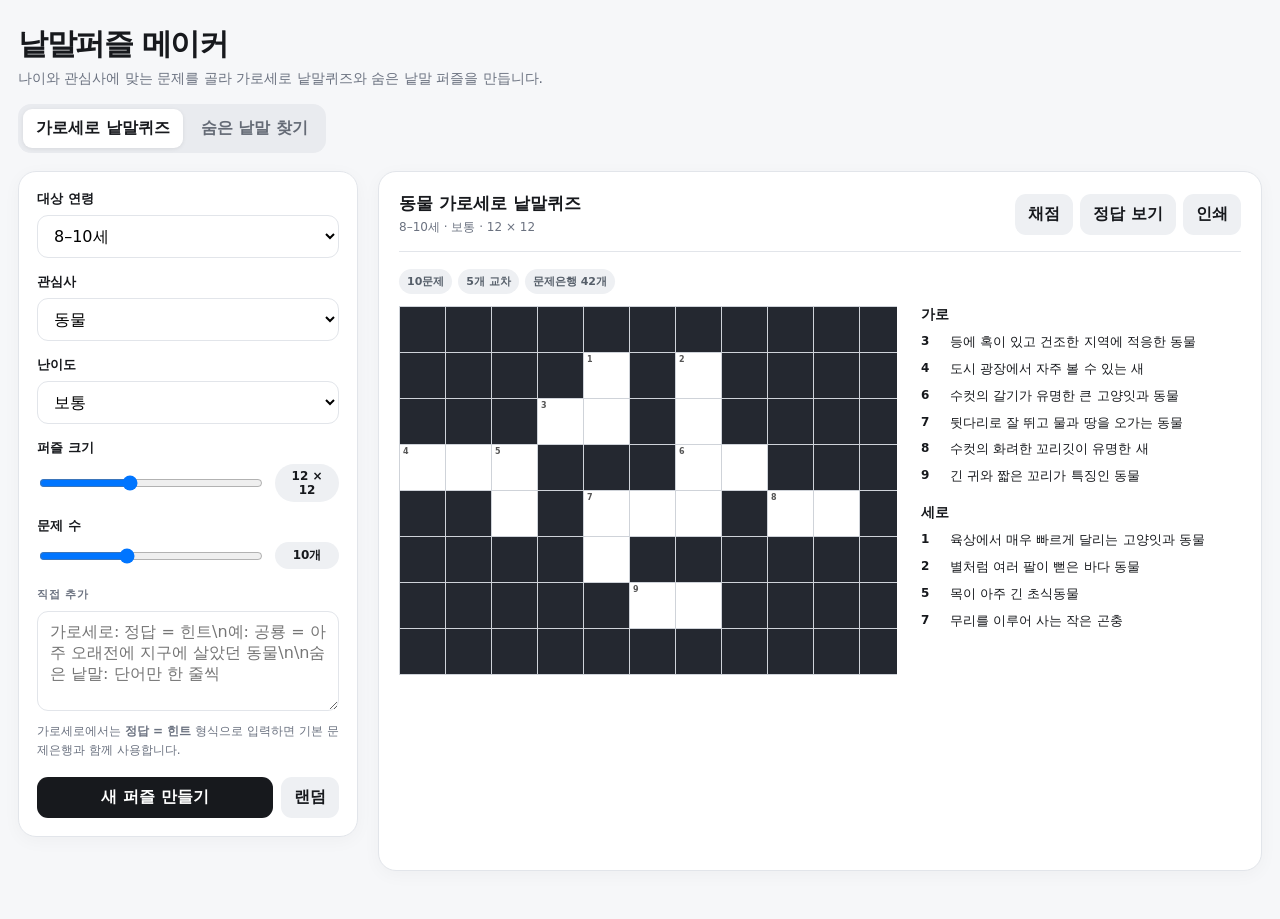
==== commit 1c0c9365: "Expand crossword bank and improve puzzle generation" ====
--- a/index.html
+++ b/index.html
@@ -1,108 +1,102 @@
 <!doctype html>
 <html lang="ko">
 <head>
-  <meta charset="utf-8" />
-  <meta name="viewport" content="width=device-width, initial-scale=1" />
-  <title>낱말퍼즐 메이커</title>
-  <style>
-    :root{--bg:#f5f6f8;--card:#fff;--text:#17191d;--muted:#6b7280;--line:#e4e7ec;--accent:#111827;--soft:#eef0f3;--ok:#eaf7ec;--bad:#fff0f0;--block:#20242b}
-    *{box-sizing:border-box} body{margin:0;font-family:ui-sans-serif,system-ui,-apple-system,"Apple SD Gothic Neo","Noto Sans KR",sans-serif;background:var(--bg);color:var(--text)}
-    button,input,select,textarea{font:inherit}.wrap{max-width:1280px;margin:0 auto;padding:26px 18px 48px}.top{display:flex;justify-content:space-between;gap:16px;align-items:flex-end;margin-bottom:18px}
-    h1{font-size:30px;margin:0 0 6px;letter-spacing:-.045em}.sub{font-size:14px;color:var(--muted)}.modeTabs{display:flex;gap:6px;padding:5px;background:#e9ebef;border-radius:13px;margin-bottom:18px;width:max-content;max-width:100%}
-    .modeTab{border:0;background:transparent;border-radius:9px;padding:9px 13px;font-weight:800;color:#606672;cursor:pointer}.modeTab.active{background:#fff;color:var(--text);box-shadow:0 1px 4px rgba(0,0,0,.08)}
-    .layout{display:grid;grid-template-columns:340px 1fr;gap:20px;align-items:start}.card{background:var(--card);border:1px solid var(--line);border-radius:18px;box-shadow:0 4px 18px rgba(0,0,0,.035)}
-    .settings{padding:18px;position:sticky;top:18px}.field{margin-bottom:15px}label{display:block;font-size:13px;font-weight:750;margin-bottom:7px}select,textarea{width:100%;border:1px solid var(--line);border-radius:11px;padding:10px 12px;background:#fff;outline:none}textarea{min-height:104px;resize:vertical}select:focus,textarea:focus{border-color:#9ca3af;box-shadow:0 0 0 3px rgba(17,24,39,.06)}
-    .rangeRow{display:flex;align-items:center;gap:11px}input[type=range]{width:100%}.badge{min-width:62px;text-align:center;background:var(--soft);border-radius:999px;padding:5px 8px;font-size:12px;font-weight:800}.sectionTitle{font-size:11px;color:var(--muted);font-weight:850;text-transform:uppercase;letter-spacing:.07em;margin:18px 0 9px}.checks{display:grid;grid-template-columns:1fr 1fr;gap:8px}.check{border:1px solid var(--line);border-radius:10px;padding:9px 10px;font-size:13px;display:flex;gap:8px;align-items:center;margin:0}.hint{font-size:12px;color:var(--muted);line-height:1.55;margin-top:7px}
-    .actions{display:flex;gap:8px;margin-top:18px}.btn{border:0;border-radius:11px;padding:10px 13px;font-weight:800;cursor:pointer}.primary{background:var(--accent);color:white;flex:1}.ghost{background:var(--soft);color:var(--text)}.dangerText{color:#9b1c1c}.error{display:none;margin-top:12px;padding:10px 12px;background:var(--bad);border-radius:10px;color:#9b1c1c;font-size:12px}.notice{margin:0 0 14px;padding:10px 12px;border-radius:10px;background:#f7f7f8;color:#5e6570;font-size:12px}
-    .main{padding:20px;min-height:720px}.bar{display:flex;justify-content:space-between;gap:12px;align-items:center;border-bottom:1px solid var(--line);padding-bottom:15px;margin-bottom:18px}.bar strong{font-size:17px}.meta{font-size:12px;color:var(--muted);margin-top:4px}.btns{display:flex;gap:7px;flex-wrap:wrap}.empty{height:520px;display:grid;place-items:center;text-align:center;color:var(--muted)}.empty strong{display:block;color:var(--text);font-size:18px;margin-bottom:7px}
-    .crossLayout{display:grid;grid-template-columns:minmax(0,1fr) 310px;gap:24px;align-items:start}.gridScroll{overflow:auto;padding-bottom:8px}.crossGrid{display:grid;gap:1px;background:#cfd3d9;border:1px solid #cfd3d9;width:max-content;max-width:none}.crossCell{position:relative;width:clamp(29px,4vw,45px);height:clamp(29px,4vw,45px);background:#fff}.crossCell.block{background:var(--block)}.crossCell .num{position:absolute;left:3px;top:2px;font-size:8px;font-weight:800;color:#555;z-index:2}.crossCell input{width:100%;height:100%;border:0;background:transparent;text-align:center;padding:6px 1px 1px;font-weight:850;font-size:clamp(16px,2.2vw,22px);outline:none}.crossCell input:focus{box-shadow:inset 0 0 0 2px #7b8491}.crossCell.correct{background:var(--ok)}.crossCell.wrong{background:var(--bad)}.crossCell.reveal{background:#e9f1ff}.clues h3{font-size:14px;margin:0 0 9px}.clueSection+.clueSection{margin-top:18px}.clueList{display:grid;gap:8px}.clue{font-size:13px;line-height:1.45;display:grid;grid-template-columns:22px 1fr;gap:5px}.clue b{font-size:12px}.clue small{color:var(--muted)}
-    .wordSearchLayout{display:grid;grid-template-columns:minmax(0,1fr) 250px;gap:22px;align-items:start}.wsGrid{display:grid;gap:3px;justify-content:start;user-select:none}.wsCell{display:flex;align-items:center;justify-content:center;border:1px solid #d9dde3;background:#fff;border-radius:5px;font-weight:800;line-height:1;aspect-ratio:1/1;min-width:27px}.wsCell.answer{background:#dff3e3;border-color:#a8d8b1}.words{display:flex;flex-wrap:wrap;gap:7px}.word{background:var(--soft);border-radius:999px;padding:6px 9px;font-size:12px;font-weight:750}
-    .status{font-size:12px;font-weight:750;margin-top:9px}.status.ok{color:#177245}.status.bad{color:#a11}.hidden{display:none!important}
-    @media(max-width:920px){.layout{grid-template-columns:1fr}.settings{position:static}.crossLayout,.wordSearchLayout{grid-template-columns:1fr}.clues,.wordSide{border-top:1px solid var(--line);padding-top:18px}.top{align-items:flex-start;flex-direction:column}.main{min-height:600px}.crossCell{width:34px;height:34px}}
-    @media(max-width:520px){.wrap{padding:18px 10px 36px}.main,.settings{padding:14px}.bar{align-items:flex-start;flex-direction:column}.crossCell{width:31px;height:31px}.crossCell input{font-size:16px}.modeTabs{width:100%}.modeTab{flex:1;padding:9px 8px}.checks{grid-template-columns:1fr}}
-    @media print{body{background:#fff}.wrap{max-width:none;padding:0}.settings,.modeTabs,.top .sub,.bar .btns,.notice,.status{display:none!important}.layout{display:block}.card{border:0;box-shadow:none}.main{padding:0}.bar{margin-bottom:14px}.crossLayout{grid-template-columns:1fr 290px}.crossCell{width:32px;height:32px}.crossCell input{font-size:18px}.crossCell.block{background:#222!important;-webkit-print-color-adjust:exact;print-color-adjust:exact}.wordSearchLayout{grid-template-columns:1fr 220px}.wsCell{border-color:#999;border-radius:0}}
-  </style>
+<meta charset="utf-8">
+<meta name="viewport" content="width=device-width,initial-scale=1">
+<title>낱말퍼즐 메이커</title>
+<style>
+:root{--bg:#f6f7f9;--card:#fff;--text:#17191d;--muted:#6b7280;--line:#e2e5ea;--soft:#eef0f3;--dark:#17191d;--ok:#e6f6e9;--bad:#fff0f0;--reveal:#e9f2ff;--block:#242830}
+*{box-sizing:border-box}body{margin:0;background:var(--bg);color:var(--text);font-family:ui-sans-serif,system-ui,-apple-system,"Apple SD Gothic Neo","Noto Sans KR",sans-serif}button,input,select,textarea{font:inherit}
+.wrap{max-width:1320px;margin:0 auto;padding:24px 18px 48px}.top{margin-bottom:16px}h1{margin:0 0 5px;font-size:30px;letter-spacing:-.045em}.sub{color:var(--muted);font-size:14px}.tabs{display:flex;width:max-content;max-width:100%;gap:5px;padding:5px;background:#e9ebef;border-radius:13px;margin-bottom:18px}.tab{border:0;background:transparent;color:#656b76;border-radius:9px;padding:9px 13px;font-weight:800;cursor:pointer}.tab.active{background:white;color:var(--text);box-shadow:0 1px 4px rgba(0,0,0,.08)}
+.layout{display:grid;grid-template-columns:340px minmax(0,1fr);gap:20px;align-items:start}.card{background:var(--card);border:1px solid var(--line);border-radius:18px;box-shadow:0 4px 18px rgba(0,0,0,.035)}.settings{padding:18px;position:sticky;top:14px}.field{margin-bottom:15px}.field>label{display:block;font-size:13px;font-weight:800;margin-bottom:7px}select,textarea{width:100%;border:1px solid var(--line);border-radius:11px;background:#fff;padding:10px 12px;outline:none}textarea{min-height:100px;resize:vertical}select:focus,textarea:focus{border-color:#969daa;box-shadow:0 0 0 3px rgba(17,24,39,.06)}.rangeRow{display:flex;align-items:center;gap:10px}input[type=range]{width:100%}.badge{min-width:64px;text-align:center;border-radius:999px;background:var(--soft);padding:5px 8px;font-size:12px;font-weight:800}.sectionTitle{margin:18px 0 9px;color:var(--muted);font-size:11px;font-weight:850;letter-spacing:.07em;text-transform:uppercase}.checks{display:grid;grid-template-columns:1fr 1fr;gap:8px}.check{display:flex;align-items:center;gap:7px;border:1px solid var(--line);border-radius:10px;padding:9px 10px;font-size:13px}.helper{font-size:12px;color:var(--muted);line-height:1.55;margin-top:7px}.actions{display:flex;gap:8px;margin-top:18px}.btn{border:0;border-radius:11px;padding:10px 13px;font-weight:800;cursor:pointer}.primary{flex:1;background:var(--dark);color:#fff}.ghost{background:var(--soft);color:var(--text)}.error{display:none;margin-top:12px;border-radius:10px;padding:10px 12px;background:var(--bad);color:#981b1b;font-size:12px}
+.main{padding:20px;min-height:700px}.bar{display:flex;align-items:center;justify-content:space-between;gap:12px;border-bottom:1px solid var(--line);padding-bottom:15px;margin-bottom:17px}.barTitle{font-size:17px;font-weight:850}.meta{font-size:12px;color:var(--muted);margin-top:4px}.btns{display:flex;gap:7px;flex-wrap:wrap}.empty{height:520px;display:grid;place-items:center;text-align:center;color:var(--muted)}.empty strong{display:block;color:var(--text);font-size:18px;margin-bottom:7px}.notice{padding:9px 11px;margin-bottom:14px;border-radius:10px;background:#f5f6f8;color:#5d6470;font-size:12px}
+.crossLayout{display:grid;grid-template-columns:minmax(0,1fr) 320px;gap:24px;align-items:start}.gridScroll{overflow:auto;padding-bottom:8px}.crossGrid{display:grid;gap:1px;width:max-content;background:#cfd3d9;border:1px solid #cfd3d9}.crossCell{position:relative;width:clamp(31px,4vw,45px);height:clamp(31px,4vw,45px);background:#fff}.crossCell.block{background:var(--block)}.crossCell .num{position:absolute;left:3px;top:2px;font-size:8px;font-weight:900;color:#555;z-index:2}.crossCell input{width:100%;height:100%;border:0;background:transparent;text-align:center;padding:6px 1px 1px;outline:none;font-size:clamp(16px,2.2vw,22px);font-weight:850}.crossCell input:focus{box-shadow:inset 0 0 0 2px #7e8794}.crossCell.correct{background:var(--ok)}.crossCell.wrong{background:var(--bad)}.crossCell.reveal{background:var(--reveal)}.clueSection+.clueSection{margin-top:18px}.clueSection h3{margin:0 0 9px;font-size:14px}.clueList{display:grid;gap:8px}.clue{display:grid;grid-template-columns:24px 1fr;gap:5px;font-size:13px;line-height:1.45}.clue b{font-size:12px}.clue small{color:var(--muted)}.status{font-size:12px;font-weight:800;margin-top:9px}.status.ok{color:#177245}.status.bad{color:#a11}.stats{display:flex;gap:6px;flex-wrap:wrap;margin-bottom:12px}.stat{font-size:11px;font-weight:800;padding:5px 8px;border-radius:999px;background:var(--soft);color:#555e69}
+.wsLayout{display:grid;grid-template-columns:minmax(0,1fr) 260px;gap:22px;align-items:start}.wsGrid{display:grid;gap:3px;justify-content:start}.wsCell{display:flex;align-items:center;justify-content:center;aspect-ratio:1/1;min-width:27px;border:1px solid #d9dde3;border-radius:5px;background:#fff;font-weight:800}.wsCell.answer{background:#dff3e3;border-color:#a8d8b1}.words{display:flex;flex-wrap:wrap;gap:7px}.word{padding:6px 9px;border-radius:999px;background:var(--soft);font-size:12px;font-weight:800}.hidden{display:none!important}
+@media(max-width:940px){.layout{grid-template-columns:1fr}.settings{position:static}.crossLayout,.wsLayout{grid-template-columns:1fr}.clues,.wordSide{border-top:1px solid var(--line);padding-top:18px}.main{min-height:600px}}
+@media(max-width:540px){.wrap{padding:16px 10px 34px}.settings,.main{padding:14px}.bar{align-items:flex-start;flex-direction:column}.tabs{width:100%}.tab{flex:1;padding:9px 7px}.crossCell{width:31px;height:31px}.crossCell input{font-size:16px}.checks{grid-template-columns:1fr}}
+@media print{body{background:#fff}.wrap{max-width:none;padding:0}.settings,.tabs,.top .sub,.bar .btns,.notice,.status,.stats{display:none!important}.layout{display:block}.card{border:0;box-shadow:none}.main{padding:0}.bar{margin-bottom:14px}.crossLayout{grid-template-columns:1fr 300px}.crossCell{width:31px;height:31px}.crossCell input{font-size:17px}.crossCell.block{background:#222!important;-webkit-print-color-adjust:exact;print-color-adjust:exact}.wsLayout{grid-template-columns:1fr 220px}.wsCell{border-color:#999;border-radius:0}}
+</style>
 </head>
 <body>
 <div class="wrap">
-  <div class="top"><div><h1>낱말퍼즐 메이커</h1><div class="sub">나이, 관심사, 난이도에 맞춰 가로세로 퀴즈와 숨은 낱말을 자동으로 만듭니다.</div></div></div>
-  <div class="modeTabs" role="tablist">
-    <button class="modeTab active" data-mode="crossword">가로세로 낱말퀴즈</button>
-    <button class="modeTab" data-mode="wordsearch">숨은 낱말 찾기</button>
-  </div>
+  <div class="top"><h1>낱말퍼즐 메이커</h1><div class="sub">나이와 관심사에 맞는 문제를 골라 가로세로 낱말퀴즈와 숨은 낱말 퍼즐을 만듭니다.</div></div>
+  <div class="tabs"><button class="tab active" data-mode="crossword">가로세로 낱말퀴즈</button><button class="tab" data-mode="wordsearch">숨은 낱말 찾기</button></div>
   <div class="layout">
     <aside class="card settings">
       <div class="field"><label for="age">대상 연령</label><select id="age"><option value="5-7">5–7세</option><option value="8-10" selected>8–10세</option><option value="11-13">11–13세</option><option value="14-17">14–17세</option><option value="adult">성인</option></select></div>
-      <div class="field"><label for="theme">관심사</label><select id="theme"><option value="animals" selected>동물</option><option value="food">음식</option><option value="nature">자연</option><option value="space">우주</option><option value="sports">스포츠</option><option value="tech">과학·기술</option><option value="mixed">섞어서</option></select></div>
+      <div class="field"><label for="theme">관심사</label><select id="theme"><option value="animals" selected>동물</option><option value="food">음식</option><option value="nature">자연</option><option value="space">우주</option><option value="sports">스포츠</option><option value="tech">과학·기술</option><option value="mixed">여러 주제 섞기</option></select></div>
       <div class="field"><label for="difficulty">난이도</label><select id="difficulty"><option value="easy">쉬움</option><option value="normal" selected>보통</option><option value="hard">어려움</option></select></div>
       <div class="field"><label for="size">퍼즐 크기</label><div class="rangeRow"><input id="size" type="range" min="8" max="18" value="12"><span id="sizeBadge" class="badge">12 × 12</span></div></div>
-      <div class="field"><label for="wordCount">낱말 수</label><div class="rangeRow"><input id="wordCount" type="range" min="5" max="16" value="10"><span id="countBadge" class="badge">10개</span></div></div>
-      <div id="wsOptions" class="hidden"><div class="sectionTitle">배치 방식</div><div class="checks"><label class="check"><input id="diagonal" type="checkbox" checked> 대각선</label><label class="check"><input id="reverse" type="checkbox"> 거꾸로</label></div></div>
+      <div class="field"><label for="wordCount">문제 수</label><div class="rangeRow"><input id="wordCount" type="range" min="5" max="18" value="10"><span id="countBadge" class="badge">10개</span></div></div>
+      <div id="wsOptions" class="hidden"><div class="sectionTitle">숨은 낱말 배치</div><div class="checks"><label class="check"><input id="diagonal" type="checkbox" checked> 대각선</label><label class="check"><input id="reverse" type="checkbox"> 거꾸로</label></div></div>
       <div class="sectionTitle">직접 추가</div>
-      <div class="field"><textarea id="custom" placeholder="가로세로: 정답 = 힌트\n예: 공룡 = 아주 오래전에 지구에 살았던 동물\n\n숨은 낱말: 단어만 한 줄씩"></textarea><div class="hint" id="customHint">가로세로 퀴즈에서는 <b>정답 = 힌트</b> 형식으로 입력하세요. 기본 문제은행과 함께 사용됩니다.</div></div>
-      <div class="actions"><button id="generate" class="btn primary">새 퍼즐 만들기</button><button id="randomize" class="btn ghost">랜덤</button></div>
-      <div id="error" class="error"></div>
+      <div class="field"><textarea id="custom" placeholder="가로세로: 정답 = 힌트\n예: 공룡 = 아주 오래전에 지구에 살았던 동물\n\n숨은 낱말: 단어만 한 줄씩"></textarea><div id="customHint" class="helper">가로세로에서는 <b>정답 = 힌트</b> 형식으로 입력하면 기본 문제은행과 함께 사용합니다.</div></div>
+      <div class="actions"><button id="generate" class="btn primary">새 퍼즐 만들기</button><button id="randomize" class="btn ghost">랜덤</button></div><div id="error" class="error"></div>
     </aside>
     <main class="card main">
-      <div class="bar"><div><strong id="title">동물 가로세로 낱말퀴즈</strong><div id="meta" class="meta">8–10세 · 보통 · 12 × 12</div></div><div class="btns"><button id="check" class="btn ghost">채점</button><button id="answer" class="btn ghost">정답 보기</button><button id="print" class="btn ghost">인쇄</button></div></div>
-      <div id="content" class="empty"><div><strong>설정을 고르고 퍼즐을 만들어보세요.</strong>AI 없이 문제은행과 배치 알고리즘만으로 생성합니다.</div></div>
+      <div class="bar"><div><div id="title" class="barTitle">동물 가로세로 낱말퀴즈</div><div id="meta" class="meta"></div></div><div class="btns"><button id="check" class="btn ghost">채점</button><button id="answer" class="btn ghost">정답 보기</button><button id="print" class="btn ghost">인쇄</button></div></div>
+      <div id="content" class="empty"><div><strong>퍼즐을 만들고 있습니다.</strong></div></div>
     </main>
   </div>
 </div>
 <script>
-const ITEMS = {
-  animals:[
-    ["고양이","야옹 하고 울며 수염이 있는 반려동물",1],["강아지","멍멍 하고 짖는 대표적인 반려동물",1],["토끼","긴 귀와 짧은 꼬리가 특징인 동물",1],["사자","갈기가 있으며 흔히 동물의 왕이라 불리는 동물",1],["호랑이","몸에 검은 줄무늬가 있는 큰 고양잇과 동물",1],["코끼리","긴 코와 큰 귀를 가진 육상동물",1],["기린","목이 아주 길고 몸에 무늬가 있는 동물",1],["판다","대나무를 즐겨 먹는 흑백 무늬 동물",1],["여우","뾰족한 귀와 풍성한 꼬리가 특징인 동물",1],["수달","물에서 헤엄을 잘 치는 족제빗과 동물",2],["사슴","수컷에게 가지처럼 생긴 뿔이 있는 동물",1],["하마","강이나 호수에서 많은 시간을 보내는 큰 동물",2],["얼룩말","검고 흰 줄무늬가 있는 말과 동물",1],["펭귄","날지는 못하지만 수영을 잘하는 새",1],["돌고래","지능이 높고 초음파를 이용하는 해양 포유류",2],["고래","바다에 사는 매우 큰 포유류",1],["부엉이","큰 눈으로 밤에 활동하는 새",2],["독수리","날카로운 발톱과 부리를 가진 맹금류",2],["다람쥐","도토리 같은 열매를 먹고 나무를 잘 타는 동물",1],["치타","육상에서 매우 빠르게 달리는 고양잇과 동물",2],["코알라","호주에 살며 유칼립투스 잎을 먹는 동물",2],["캥거루","배에 새끼주머니가 있고 뒷다리로 뛰는 동물",2],["두더지","땅속에 굴을 파고 사는 작은 포유류",2],["도마뱀","비늘이 있고 네 다리로 기어 다니는 파충류",2],["해파리","젤리처럼 투명한 몸으로 바다를 떠다니는 동물",2],["양서류","어릴 때와 자란 뒤 물과 땅을 오가며 사는 척추동물 무리",4],["포유류","새끼에게 젖을 먹이는 척추동물 무리",4],["생태계","생물과 주변 환경이 서로 영향을 주고받는 체계",4]
-  ],
-  food:[
-    ["김밥","김 위에 밥과 여러 재료를 올려 말아 만든 음식",1],["떡볶이","떡을 매콤달콤한 양념에 볶아 만든 음식",1],["라면","면과 수프를 물에 끓여 먹는 간편한 음식",1],["비빔밥","밥에 여러 나물과 고추장 등을 넣어 비벼 먹는 음식",2],["불고기","얇게 썬 고기를 양념해 구워 먹는 한국 음식",2],["잡채","당면과 채소를 함께 볶아 만드는 음식",2],["만두","얇은 피 안에 고기나 채소 소를 넣어 빚은 음식",1],["김치","배추나 무를 양념해 발효시킨 한국의 대표 음식",1],["피자","납작한 반죽 위에 치즈와 토핑을 올려 굽는 음식",1],["파스타","밀가루로 만든 면을 소스와 함께 먹는 이탈리아 음식",2],["햄버거","둥근 빵 사이에 패티와 채소를 넣은 음식",1],["초밥","식초로 간한 밥에 생선 등을 올린 일본 음식",2],["우동","굵은 밀가루 면을 국물에 넣어 먹는 음식",1],["카레","향신료를 섞은 소스를 밥이나 빵과 먹는 음식",1],["수박","겉은 초록색이고 속은 붉은 여름 과일",1],["딸기","작고 붉으며 겉에 씨가 보이는 과일",1],["포도","작은 알이 송이로 달리는 과일",1],["사과","둥글고 아삭한 식감이 나는 대표적인 과일",1],["복숭아","표면에 잔털이 있고 달콤한 여름 과일",1],["치즈","우유를 응고하고 숙성해 만드는 식품",2],["발효","미생물의 작용으로 음식의 성질이 바뀌는 과정",4],["탄수화물","몸의 주요 에너지원이 되는 영양소",4]
-  ],
-  nature:[
-    ["나무","줄기와 가지가 있고 여러 해 자라는 식물",1],["바람","공기가 움직이는 현상",1],["구름","공기 중 작은 물방울이나 얼음 알갱이가 모인 것",1],["햇빛","태양에서 지구로 오는 빛",1],["바다","지구 표면의 큰 부분을 덮고 있는 짠물",1],["호수","육지로 둘러싸인 큰 물웅덩이",1],["폭포","높은 곳에서 아래로 떨어지는 물줄기",1],["산맥","여러 산이 길게 이어져 있는 지형",2],["계곡","산과 산 사이 낮고 길게 파인 지형",2],["무지개","햇빛이 물방울에서 굴절되고 반사되어 보이는 여러 색의 띠",2],["번개","구름 속 전기가 방전되며 강한 빛이 나는 현상",2],["소나기","갑자기 세게 내렸다가 비교적 빨리 그치는 비",1],["파도","바다 표면에서 물이 출렁이며 움직이는 현상",1],["화산","지하의 마그마가 지표 밖으로 나오는 지형",2],["빙하","오랜 시간 쌓인 눈이 압축되어 천천히 움직이는 거대한 얼음",3],["사막","비가 매우 적게 내려 건조한 지역",2],["습지","물이 늘 있거나 자주 차는 땅",3],["단풍","가을에 나뭇잎 색이 붉거나 노랗게 변하는 현상",1],["민들레","노란 꽃이 피고 씨앗이 솜털처럼 날리는 식물",1],["광합성","식물이 빛 에너지를 이용해 양분을 만드는 과정",4],["증발","액체가 기체로 변하는 현상",3],["생태계","생물과 비생물 환경이 서로 관계를 맺는 체계",4]
-  ],
-  space:[
-    ["태양","지구에 빛과 열을 주는 별",1],["달","지구 주위를 도는 자연위성",1],["지구","우리가 살고 있는 행성",1],["화성","붉게 보여 붉은 행성이라고도 불리는 행성",2],["목성","태양계에서 가장 큰 행성",2],["토성","뚜렷한 고리로 유명한 행성",1],["금성","지구와 크기가 비슷하고 매우 뜨거운 행성",2],["수성","태양에서 가장 가까운 행성",2],["천왕성","자전축이 크게 기울어진 태양계 행성",3],["해왕성","태양계 행성 중 태양에서 가장 멀리 있는 행성",3],["은하","수많은 별과 가스, 먼지가 중력으로 모인 거대한 천체 집단",3],["혜성","태양에 가까워지면 긴 꼬리가 보이기도 하는 작은 천체",2],["운석","우주에서 날아와 지표에 떨어진 암석 조각",2],["우주선","우주 공간을 비행하도록 만든 탈것",1],["위성","행성 등 다른 천체 주위를 도는 천체",2],["로켓","연료를 분사해 큰 추진력을 얻는 비행체",1],["우주인","우주 비행을 위해 훈련받은 사람",1],["블랙홀","빛조차 빠져나오기 어려울 만큼 중력이 강한 천체",4],["중력","질량을 가진 물체들이 서로 끌어당기는 힘",3],["궤도","천체나 인공위성이 다른 물체 주위를 도는 길",3],["망원경","멀리 있는 천체를 관측하는 장치",2],["소행성","주로 화성과 목성 사이 등에 많이 분포하는 작은 천체",3],["초신성","별이 생의 마지막 단계에서 매우 밝게 폭발하는 현상",5]
-  ],
-  sports:[
-    ["축구","발로 공을 차 상대 골문에 넣는 경기",1],["야구","방망이로 공을 치고 베이스를 돌아 점수를 내는 경기",1],["농구","공을 상대편 바스켓에 넣어 점수를 얻는 경기",1],["배구","네트를 사이에 두고 공을 손으로 넘기는 경기",1],["테니스","라켓으로 공을 쳐 네트 너머로 보내는 경기",1],["골프","클럽으로 공을 쳐 적은 타수로 홀에 넣는 경기",2],["수영","물속에서 몸을 움직여 속도나 기술을 겨루는 운동",1],["양궁","활로 화살을 쏘아 과녁을 맞히는 경기",2],["펜싱","검을 사용해 상대를 찌르거나 베는 동작으로 겨루는 경기",3],["탁구","작은 라켓으로 가벼운 공을 탁자 위에서 주고받는 경기",1],["배드민턴","라켓으로 셔틀콕을 네트 너머로 넘기는 경기",2],["태권도","발차기와 주먹 기술을 사용하는 한국 무술",2],["유도","상대를 메치거나 굳혀 승부하는 일본계 무도",2],["스키","눈 위에서 긴 판을 신고 미끄러지는 운동",1],["서핑","파도를 타며 보드 위에서 균형을 잡는 운동",2],["마라톤","42.195킬로미터를 달리는 장거리 육상 경기",3],["체조","도구나 맨몸으로 유연성과 균형, 힘을 겨루는 운동",2],["사이클","자전거로 속도나 기록을 겨루는 경기",2],["클라이밍","인공 벽이나 암벽을 오르는 운동",2],["볼링","공을 굴려 핀을 쓰러뜨리는 경기",1]
-  ],
-  tech:[
-    ["로봇","센서와 프로그램 등을 이용해 자동으로 동작하는 기계",1],["컴퓨터","정보를 입력받아 계산하고 처리하는 전자 장치",1],["코딩","컴퓨터가 수행할 명령을 프로그램 언어로 작성하는 일",2],["인공지능","컴퓨터가 학습, 추론 같은 지능적 작업을 수행하게 하는 기술",3],["반도체","전기가 흐르는 정도를 조절할 수 있어 전자회로에 쓰이는 물질과 소자",3],["배터리","화학 에너지를 전기 에너지로 바꾸어 저장하고 사용하는 장치",2],["센서","빛, 온도, 압력 같은 물리량을 감지하는 장치",2],["드론","사람이 타지 않고 원격 또는 자동으로 비행하는 항공기",2],["레이저","한 방향으로 정렬된 성질을 가진 강한 빛",3],["인터넷","전 세계의 컴퓨터 네트워크를 연결한 통신망",2],["알고리즘","문제를 해결하기 위한 명확한 절차나 규칙의 순서",4],["데이터","관찰이나 측정 등으로 얻어 저장한 정보",2],["회로","전류가 흐르도록 전기 부품을 연결한 길",2],["자석","철 같은 물질을 끌어당기는 성질이 있는 물체",1],["원자","화학적 성질을 유지하는 물질의 기본 단위",3],["분자","둘 이상의 원자가 결합해 이루는 입자",3],["현미경","아주 작은 물체를 확대해 관찰하는 장치",2],["실험","가설이나 현상을 확인하기 위해 조건을 정해 관찰하는 과정",2],["에너지","일을 할 수 있는 능력을 나타내는 물리량",3],["자동화","사람의 반복 작업을 기계나 소프트웨어가 수행하게 하는 것",3],["소프트웨어","컴퓨터에서 실행되는 프로그램과 관련 자료",3],["하드웨어","컴퓨터를 이루는 실제 물리 장치",3],["가상현실","컴퓨터로 만든 환경을 실제처럼 경험하게 하는 기술",3],["디지털트윈","현실의 대상이나 공정을 디지털 공간에 모델로 구현하는 기술",5]
-  ]
+const BANK={
+animals:[
+["고양이","야옹 하고 울며 수염이 있는 대표적인 반려동물",1],["강아지","멍멍 하고 짖는 대표적인 반려동물",1],["토끼","긴 귀와 짧은 꼬리가 특징인 동물",1],["사자","수컷의 갈기가 유명한 큰 고양잇과 동물",1],["호랑이","몸에 검은 줄무늬가 있는 큰 고양잇과 동물",1],["코끼리","긴 코와 큰 귀를 가진 육상동물",1],["기린","목이 아주 긴 초식동물",1],["판다","대나무를 즐겨 먹는 흑백 무늬 동물",1],["여우","뾰족한 귀와 풍성한 꼬리가 특징인 동물",1],["사슴","수컷에게 가지처럼 생긴 뿔이 있는 동물",1],["하마","강이나 호수에서 많은 시간을 보내는 큰 동물",2],["얼룩말","검고 흰 줄무늬가 있는 말과 동물",1],["펭귄","날지는 못하지만 헤엄을 잘 치는 새",1],["돌고래","초음파를 이용해 주변을 파악하는 해양 포유류",2],["고래","바다에 사는 매우 큰 포유류",1],["부엉이","큰 눈을 가지고 주로 밤에 활동하는 새",2],["독수리","날카로운 부리와 발톱을 가진 맹금류",2],["다람쥐","도토리 같은 열매를 먹고 나무를 잘 타는 동물",1],["치타","육상에서 매우 빠르게 달리는 고양잇과 동물",2],["코알라","호주에 살며 유칼립투스 잎을 먹는 동물",2],["캥거루","배에 새끼주머니가 있고 뒷다리로 뛰는 동물",2],["두더지","땅속에 굴을 파고 사는 작은 포유류",2],["도마뱀","비늘이 있고 네 다리로 기어 다니는 파충류",2],["해파리","젤리처럼 부드러운 몸으로 바다를 떠다니는 동물",2],["불가사리","별처럼 여러 팔이 뻗은 바다 동물",2],["문어","여덟 개의 팔을 가진 바다 동물",1],["오징어","열 개의 다리를 가진 연체동물",2],["거북이","단단한 등딱지를 가진 파충류",1],["악어","긴 주둥이와 강한 턱을 가진 물가의 파충류",2],["개구리","뒷다리로 잘 뛰고 물과 땅을 오가는 동물",1],["나비","날개에 다양한 무늬가 있는 곤충",1],["잠자리","길쭉한 몸과 투명한 날개를 가진 곤충",1],["무당벌레","등에 검은 점이 있는 작은 딱정벌레",2],["개미","무리를 이루어 사는 작은 곤충",1],["꿀벌","꽃에서 꿀과 꽃가루를 모으는 곤충",1],["참새","도시에서도 흔히 볼 수 있는 작은 새",1],["비둘기","도시 광장에서 자주 볼 수 있는 새",1],["까치","검고 흰 깃털과 긴 꼬리를 가진 새",1],["공작","수컷의 화려한 꼬리깃이 유명한 새",2],["홍학","분홍빛 몸과 긴 다리를 가진 새",2],["낙타","등에 혹이 있고 건조한 지역에 적응한 동물",2],["북극곰","북극 지역에 사는 흰 털의 큰 곰",2],["바다표범","지느러미 모양의 팔다리로 헤엄치는 해양 포유류",3],["침팬지","사람과 가까운 유인원 가운데 하나",3],["오랑우탄","긴 팔과 붉은빛 털이 특징인 유인원",3],["양서류","생활사의 일부를 물에서 보내는 척추동물 무리",4],["파충류","비늘로 덮인 피부를 가진 척추동물 무리",4],["포유류","새끼에게 젖을 먹이는 척추동물 무리",4],["초식동물","주로 식물을 먹는 동물",3],["육식동물","주로 다른 동물을 먹는 동물",3],["먹이사슬","생물이 먹고 먹히며 이어지는 관계",4],["생태계","생물과 주변 환경이 서로 영향을 주고받는 체계",4]
+],
+food:[
+["김밥","김 위에 밥과 여러 재료를 올려 말아 만든 음식",1],["떡볶이","떡을 매콤달콤한 양념에 볶아 만든 음식",1],["라면","면과 수프를 물에 끓여 먹는 간편한 음식",1],["비빔밥","밥에 나물과 고추장 등을 넣어 비벼 먹는 음식",2],["불고기","얇게 썬 고기를 양념해 구워 먹는 한국 음식",2],["잡채","당면과 채소 등을 함께 볶아 만드는 음식",2],["만두","얇은 피 안에 고기나 채소 소를 넣어 빚은 음식",1],["김치","배추나 무를 양념해 발효시킨 한국의 대표 음식",1],["피자","납작한 반죽 위에 치즈와 토핑을 올려 굽는 음식",1],["파스타","밀가루로 만든 면을 소스와 함께 먹는 음식",2],["햄버거","둥근 빵 사이에 패티와 채소를 넣은 음식",1],["초밥","식초로 간한 밥에 생선 등을 올린 음식",2],["우동","굵은 밀가루 면을 국물에 넣어 먹는 음식",1],["카레","향신료를 섞은 소스를 밥이나 빵과 먹는 음식",1],["수박","겉은 초록색이고 속은 붉은 여름 과일",1],["딸기","작고 붉으며 겉에 씨가 보이는 과일",1],["포도","작은 알이 송이로 달리는 과일",1],["사과","둥글고 아삭한 식감이 나는 대표적인 과일",1],["복숭아","표면에 잔털이 있고 달콤한 여름 과일",1],["바나나","노란 껍질을 벗겨 먹는 길쭉한 과일",1],["오렌지","주황색 껍질과 새콤달콤한 과육을 가진 과일",1],["레몬","노랗고 신맛이 강한 감귤류 과일",1],["참외","노란 껍질에 흰 줄이 있는 여름 과일",1],["귤","겨울철에 많이 먹는 작은 감귤류 과일",1],["토마토","붉게 익고 샐러드나 요리에 널리 쓰이는 열매",1],["감자","땅속줄기를 먹는 대표적인 작물",1],["고구마","달콤한 맛이 나는 뿌리 작물",1],["당근","주황색 뿌리를 먹는 채소",1],["양파","겹겹이 싸인 둥근 비늘줄기를 먹는 채소",1],["배추","김치를 담글 때 많이 쓰는 잎채소",1],["시금치","초록 잎을 먹는 대표적인 채소",1],["브로콜리","초록색 꽃봉오리 부분을 먹는 채소",2],["치즈","우유를 응고하고 숙성해 만드는 식품",2],["요거트","우유를 유산균으로 발효해 만든 식품",2],["두부","콩물을 굳혀 만든 부드러운 식품",1],["된장","콩을 발효해 만든 한국의 장류",2],["간장","콩 등을 발효해 만든 짠 액체 양념",2],["식초","신맛이 나며 산미를 더하는 발효 조미료",2],["올리브유","올리브 열매에서 얻는 식용 기름",2],["단백질","근육과 조직을 만드는 데 중요한 영양소",3],["지방","에너지를 저장하고 세포 구성에 쓰이는 영양소",3],["비타민","몸의 여러 기능을 돕는 필수 미량 영양소",3],["탄수화물","몸이 주로 에너지원으로 사용하는 영양소",3],["발효","미생물의 작용으로 식품 성분이 바뀌는 과정",4],["숙성","시간을 두어 음식의 맛과 향이 깊어지게 하는 과정",4]
+],
+nature:[
+["나무","줄기와 가지가 있고 여러 해 자라는 식물",1],["꽃","식물의 번식 기관으로 여러 색과 향을 가진 부분",1],["바람","공기가 이동하는 현상",1],["구름","작은 물방울이나 얼음 알갱이가 공중에 모인 것",1],["햇빛","태양에서 지구로 오는 빛",1],["바다","지구 표면의 큰 부분을 덮고 있는 짠물",1],["강물","육지를 따라 낮은 곳으로 흐르는 물",1],["호수","육지로 둘러싸인 큰 물웅덩이",1],["폭포","높은 곳에서 아래로 떨어지는 물줄기",1],["산맥","여러 산이 길게 이어져 있는 지형",2],["계곡","산과 산 사이 낮고 길게 파인 지형",2],["숲","나무가 빽빽하게 모여 자라는 곳",1],["들판","넓고 평평하게 트인 땅",1],["무지개","빛이 물방울에서 굴절과 반사를 거쳐 보이는 여러 색의 띠",2],["번개","구름 속 전하가 방전되며 강한 빛이 나는 현상",2],["천둥","번개로 공기가 급격히 팽창하며 나는 큰 소리",2],["소나기","갑자기 세게 내렸다가 비교적 빨리 그치는 비",1],["눈송이","하늘에서 떨어지는 눈 결정이 뭉친 것",1],["모래","아주 작은 암석 알갱이",1],["파도","바다 표면에서 물이 출렁이며 움직이는 현상",1],["섬","사방이 물로 둘러싸인 육지",1],["화산","지하의 마그마가 지표 밖으로 나오는 지형",2],["빙하","오랜 시간 쌓인 눈이 압축되어 만들어진 거대한 얼음",3],["사막","비가 매우 적게 내려 건조한 지역",2],["습지","물이 늘 있거나 자주 차는 땅",3],["해변","바다와 육지가 맞닿은 곳",1],["단풍","가을에 잎의 색이 붉거나 노랗게 변하는 현상",1],["민들레","노란 꽃이 피고 씨앗이 솜털처럼 날리는 식물",1],["진달래","봄에 분홍빛 꽃이 피는 대표적인 산꽃",2],["소나무","사계절 푸른 바늘 모양 잎을 가진 나무",1],["은행나무","가을에 부채 모양 잎이 노랗게 물드는 나무",2],["대나무","속이 비고 마디가 뚜렷하며 빠르게 자라는 식물",2],["이슬","공기 중 수증기가 차가운 표면에 맺힌 작은 물방울",2],["서리","수증기가 차가운 물체에 얼어붙어 생긴 흰 결정",3],["안개","지면 가까이에 작은 물방울이 떠 있는 현상",2],["태풍","열대 바다에서 발달하는 강한 저기압",3],["장마","여름철 여러 날 비가 이어지는 시기",2],["기후","한 지역에서 오랜 기간 나타나는 평균적인 날씨 특성",3],["날씨","특정 시각과 장소에서 나타나는 대기의 상태",2],["증발","액체가 기체로 변하는 현상",3],["응결","기체 상태의 수증기가 액체 물방울로 변하는 현상",3],["광합성","식물이 빛 에너지를 이용해 양분을 만드는 과정",4],["침식","물이나 바람이 지표를 깎아 내는 현상",4],["퇴적","운반된 흙이나 모래가 쌓이는 현상",4],["생태계","생물과 비생물 환경이 서로 관계를 맺는 체계",4]
+],
+space:[
+["태양","지구에 빛과 열을 주는 별",1],["달","지구 주위를 도는 자연위성",1],["지구","우리가 살고 있는 행성",1],["화성","붉게 보여 붉은 행성이라고도 불리는 행성",2],["목성","태양계에서 가장 큰 행성",2],["토성","뚜렷한 고리로 유명한 행성",1],["금성","지구와 크기가 비슷하고 매우 뜨거운 행성",2],["수성","태양에서 가장 가까운 행성",2],["천왕성","자전축이 크게 기울어진 태양계 행성",3],["해왕성","태양계 행성 중 태양에서 가장 멀리 있는 행성",3],["은하","수많은 별과 가스와 먼지가 중력으로 모인 거대한 집단",3],["은하수","지구에서 띠처럼 보이는 우리 은하의 모습",2],["별자리","밤하늘의 별을 이어 특정 모양으로 본 것",1],["혜성","태양에 가까워지면 긴 꼬리가 보이기도 하는 천체",2],["운석","우주에서 날아와 지표에 떨어진 암석 조각",2],["유성","대기권에 들어온 작은 천체가 빛을 내며 타는 현상",2],["소행성","태양 주위를 도는 비교적 작은 암석질 천체",3],["우주선","우주 공간을 비행하도록 만든 탈것",1],["위성","행성 등 다른 천체 주위를 도는 천체",2],["인공위성","사람이 만들어 행성 주위를 돌게 한 장치",2],["로켓","연료를 분사해 추진력을 얻는 비행체",1],["우주인","우주 비행을 위해 훈련받은 사람",1],["우주복","우주인이 우주 환경에서 몸을 보호하려 입는 옷",1],["우주정거장","우주인이 장기간 머물며 연구하는 궤도 시설",3],["블랙홀","빛조차 빠져나오기 어려울 만큼 중력이 강한 천체",4],["중력","질량을 가진 물체들이 서로 끌어당기는 힘",3],["궤도","천체나 인공위성이 다른 물체 주위를 도는 길",3],["망원경","멀리 있는 천체를 관측하는 장치",2],["천문대","천체를 전문적으로 관측하는 시설",2],["자전","천체가 자기 축을 중심으로 도는 운동",3],["공전","천체가 다른 천체 주위를 도는 운동",3],["일식","달이 태양을 가려 태양이 일부 또는 전부 보이지 않는 현상",3],["월식","지구의 그림자에 달이 들어가는 현상",3],["초신성","별이 진화의 마지막 단계에서 매우 밝게 폭발하는 현상",5],["성운","우주 공간에 가스와 먼지가 모여 있는 구름 같은 천체",4],["광년","빛이 진공에서 1년 동안 이동하는 거리",4],["태양계","태양과 그 주위를 도는 여러 천체로 이루어진 체계",2]
+],
+sports:[
+["축구","발로 공을 차 상대 골문에 넣는 경기",1],["야구","방망이로 공을 치고 베이스를 돌아 점수를 내는 경기",1],["농구","공을 상대편 바스켓에 넣어 점수를 얻는 경기",1],["배구","네트를 사이에 두고 공을 손으로 넘기는 경기",1],["테니스","라켓으로 공을 쳐 네트 너머로 보내는 경기",1],["골프","클럽으로 공을 쳐 적은 타수로 홀에 넣는 경기",2],["수영","물속에서 몸을 움직여 속도나 기술을 겨루는 운동",1],["양궁","활로 화살을 쏘아 과녁을 맞히는 경기",2],["펜싱","검을 사용해 상대와 겨루는 경기",3],["탁구","작은 라켓으로 가벼운 공을 탁자 위에서 주고받는 경기",1],["배드민턴","라켓으로 셔틀콕을 네트 너머로 넘기는 경기",2],["태권도","발차기와 주먹 기술을 사용하는 한국 무술",2],["유도","상대를 메치거나 굳혀 승부하는 무도",2],["씨름","샅바를 잡고 상대를 넘어뜨리는 한국 전통 경기",2],["스키","눈 위에서 긴 판을 신고 미끄러지는 운동",1],["스케이트","빙판 위에서 날이 달린 신발로 미끄러지는 운동",1],["서핑","보드를 타고 파도를 이용해 움직이는 운동",2],["마라톤","42.195킬로미터를 달리는 장거리 육상 경기",3],["체조","맨몸이나 기구로 유연성과 균형과 힘을 겨루는 운동",2],["사이클","자전거로 속도나 기록을 겨루는 경기",2],["클라이밍","인공 벽이나 암벽을 오르는 운동",2],["볼링","공을 굴려 핀을 쓰러뜨리는 경기",1],["럭비","타원형 공을 들고 달리거나 차며 겨루는 경기",2],["하키","스틱으로 공이나 퍽을 쳐 골을 넣는 경기",2],["승마","말을 타고 기술과 속도 등을 겨루는 운동",2],["다이빙","높은 곳에서 물로 뛰어들며 동작을 겨루는 경기",2],["역도","바벨을 들어 올린 무게를 겨루는 경기",2],["레슬링","상대를 잡고 넘어뜨리거나 눌러 겨루는 경기",2],["복싱","글러브를 끼고 주먹으로 겨루는 경기",2],["철인삼종","수영과 사이클과 달리기를 연달아 하는 경기",4],["계주","여러 선수가 차례로 이어 달리는 경기",2],["허들","장애물을 뛰어넘으며 달리는 육상 경기",2],["패스","팀 동료에게 공을 전달하는 동작",1],["드리블","공을 몰거나 튀기며 이동하는 기술",2],["슛","골이나 바스켓을 향해 공을 보내는 동작",1],["홈런","야구에서 타자가 모든 베이스를 돌아 득점할 수 있는 타구",2],["삼진","야구에서 타자가 스트라이크 세 번으로 아웃되는 것",2],["오프사이드","축구에서 공격 위치에 관한 대표적인 반칙 규칙",4],["연장전","정규 경기에서 승부가 나지 않을 때 추가로 하는 경기",3]
+],
+tech:[
+["로봇","센서와 프로그램 등을 이용해 자동으로 동작하는 기계",1],["컴퓨터","정보를 입력받아 계산하고 처리하는 전자 장치",1],["코딩","컴퓨터가 수행할 명령을 프로그램 언어로 작성하는 일",2],["인공지능","컴퓨터가 학습과 추론 같은 작업을 수행하게 하는 기술",3],["반도체","전기가 흐르는 정도를 조절할 수 있는 물질과 소자",3],["배터리","화학 에너지를 전기 에너지로 바꾸어 저장하는 장치",2],["센서","빛이나 온도나 압력 같은 물리량을 감지하는 장치",2],["드론","사람이 타지 않고 원격 또는 자동으로 비행하는 항공기",2],["레이저","한 방향으로 잘 정렬된 성질을 가진 빛",3],["인터넷","전 세계의 컴퓨터 네트워크를 연결한 통신망",2],["알고리즘","문제를 해결하기 위한 명확한 절차와 규칙의 순서",4],["데이터","관찰이나 측정 등으로 얻어 저장한 정보",2],["회로","전류가 흐르도록 전기 부품을 연결한 길",2],["전기","전하의 이동과 관련된 에너지 현상",2],["자석","철 같은 물질을 끌어당기는 성질이 있는 물체",1],["원자","화학적 성질을 유지하는 물질의 기본 단위",3],["분자","둘 이상의 원자가 결합해 이루는 입자",3],["현미경","아주 작은 물체를 확대해 관찰하는 장치",2],["망원경","멀리 있는 물체나 천체를 확대해 관찰하는 장치",2],["실험","가설이나 현상을 확인하기 위해 조건을 정해 관찰하는 과정",2],["에너지","일을 할 수 있는 능력을 나타내는 물리량",3],["자동화","반복 작업을 기계나 소프트웨어가 수행하게 하는 것",3],["소프트웨어","컴퓨터에서 실행되는 프로그램과 관련 자료",3],["하드웨어","컴퓨터를 이루는 실제 물리 장치",3],["가상현실","컴퓨터로 만든 환경을 실제처럼 경험하게 하는 기술",3],["증강현실","현실 화면 위에 디지털 정보를 겹쳐 보여주는 기술",3],["디지털트윈","현실의 대상이나 공정을 디지털 공간에 모델로 구현하는 기술",5],["클라우드","인터넷을 통해 서버와 저장공간 등을 사용하는 방식",3],["서버","네트워크를 통해 다른 컴퓨터에 서비스나 데이터를 제공하는 컴퓨터",3],["네트워크","여러 컴퓨터와 장치를 연결해 정보를 주고받는 구조",3],["와이파이","무선으로 기기를 네트워크에 연결하는 기술",1],["블루투스","가까운 거리에서 기기끼리 무선 통신하는 기술",2],["키보드","글자와 명령을 컴퓨터에 입력하는 장치",1],["마우스","화면의 포인터를 움직여 컴퓨터를 조작하는 장치",1],["모니터","컴퓨터의 영상 정보를 화면에 보여주는 장치",1],["메모리","컴퓨터가 데이터와 명령을 저장하는 장치",2],["프로세서","명령을 계산하고 처리하는 컴퓨터의 핵심 장치",3],["픽셀","디지털 화면이나 이미지의 가장 작은 점 단위",2],["해상도","화면이나 이미지가 얼마나 세밀하게 표현되는지를 나타내는 정도",3],["암호화","정보를 허가된 사람만 읽을 수 있게 변환하는 기술",4],["비밀번호","사용자 본인을 확인하거나 접근을 보호하는 문자열",1],["데이터베이스","여러 데이터를 체계적으로 저장하고 관리하는 시스템",4],["프로그래밍","컴퓨터 프로그램을 설계하고 작성하는 활동",3],["머신러닝","데이터에서 패턴을 학습하도록 만드는 인공지능 기법",5],["신경망","뇌의 신경 연결에서 아이디어를 얻은 계산 모델",5]
+]
 };
-const LABELS={animals:"동물",food:"음식",nature:"자연",space:"우주",sports:"스포츠",tech:"과학·기술",mixed:"취향 믹스"};
-const AGE={"5-7":{label:"5–7세",maxLevel:1,maxLen:4,base:7},"8-10":{label:"8–10세",maxLevel:2,maxLen:6,base:10},"11-13":{label:"11–13세",maxLevel:3,maxLen:8,base:12},"14-17":{label:"14–17세",maxLevel:4,maxLen:10,base:14},adult:{label:"성인",maxLevel:5,maxLen:12,base:15}};
+const LABELS={animals:"동물",food:"음식",nature:"자연",space:"우주",sports:"스포츠",tech:"과학·기술",mixed:"여러 주제"};
+const AGE={"5-7":{label:"5–7세",level:1,maxLen:4,base:7},"8-10":{label:"8–10세",level:2,maxLen:6,base:10},"11-13":{label:"11–13세",level:3,maxLen:8,base:12},"14-17":{label:"14–17세",level:4,maxLen:10,base:14},adult:{label:"성인",level:5,maxLen:12,base:16}};
 const FILL=[..."가나다라마바사아자차카타파하거너더러머버서어저처커터퍼허고노도로모보소오조초코토포호구누두루무부수우주추쿠투푸후기니디리미비시이지치키티피히개내대래매배새애재채캐태패해"];
-const $=id=>document.getElementById(id); let mode="crossword",last=null,revealed=false;
+const $=id=>document.getElementById(id);let mode="crossword",last=null,revealed=false;
 function shuffle(a){const x=[...a];for(let i=x.length-1;i>0;i--){const j=Math.floor(Math.random()*(i+1));[x[i],x[j]]=[x[j],x[i]]}return x}
-function uniqByAnswer(items){const m=new Map();for(const x of items)if(x.answer&&!m.has(x.answer))m.set(x.answer,x);return [...m.values()]}
-function parseCustom(){return $("custom").value.split(/\n+/).map(s=>s.trim()).filter(Boolean)}
-function getCustomEntries(){return parseCustom().map(line=>{const p=line.split(/\s*[=:：]\s*/);if(p.length<2)return null;const answer=p.shift().replace(/\s+/g,"");const clue=p.join(" ").trim();return answer.length>=2&&clue?{answer,clue,level:1,custom:true}:null}).filter(Boolean)}
-function getCustomWords(){return parseCustom().map(s=>s.split(/\s*[=:：]\s*/)[0].replace(/\s+/g,"")).filter(w=>w.length>=2)}
-function poolFor(theme){let raw=[];if(theme==="mixed")Object.values(ITEMS).forEach(a=>raw.push(...a));else raw=ITEMS[theme];return raw.map(([answer,clue,level])=>({answer,clue,level}))}
-function selectedEntries(){const age=AGE[$("age").value],diff=$("difficulty").value,size=+$('size').value;let levelBoost=diff==="hard"?1:0;let pool=poolFor($("theme").value).filter(x=>x.answer.length<=Math.min(age.maxLen,size)&&x.level<=Math.min(5,age.maxLevel+levelBoost));pool=uniqByAnswer([...getCustomEntries(),...pool]);return pool}
-function compatibleScore(word,entries){const chars=new Set([...word]);let score=0;for(const e of entries){if(e.answer===word)continue;for(const ch of new Set([...e.answer]))if(chars.has(ch))score++}return score}
+function escapeHtml(s){return String(s).replace(/[&<>"']/g,m=>({"&":"&amp;","<":"&lt;",">":"&gt;",'"':"&quot;","'":"&#039;"}[m]))}
+function parseLines(){return $("custom").value.split(/\n+/).map(s=>s.trim()).filter(Boolean)}
+function customEntries(){return parseLines().map(line=>{const p=line.split(/\s*[=:：]\s*/);if(p.length<2)return null;const answer=p.shift().replace(/\s+/g,"");const clue=p.join(" ").trim();return answer.length>=2&&clue?{answer,clue,level:1,custom:true}:null}).filter(Boolean)}
+function customWords(){return parseLines().map(s=>s.split(/\s*[=:：]\s*/)[0].replace(/\s+/g,"")).filter(w=>w.length>=2)}
+function rawPool(theme){let rows=[];if(theme==="mixed")Object.values(BANK).forEach(a=>rows.push(...a));else rows=BANK[theme]||[];return rows.map(([answer,clue,level])=>({answer,clue,level}))}
+function uniqueEntries(list){const m=new Map();for(const x of list)if(x.answer&&!m.has(x.answer))m.set(x.answer,x);return [...m.values()]}
+function entryPool(){const age=AGE[$("age").value],diff=$("difficulty").value,size=+$('size').value;const targetLevel=Math.min(5,age.level+(diff==="hard"?1:diff==="easy"?-1:0));let pool=rawPool($("theme").value).filter(x=>x.answer.length<=Math.min(age.maxLen,size)&&x.level<=Math.max(1,targetLevel));if(pool.length<+$('wordCount').value*2){pool=rawPool($("theme").value).filter(x=>x.answer.length<=Math.min(age.maxLen+2,size)&&x.level<=Math.min(5,targetLevel+1))}return uniqueEntries([...customEntries(),...pool])}
 function emptyBoard(n){return Array.from({length:n},()=>Array(n).fill(null))}
-function canPlace(board,word,row,col,dir,first=false){const n=board.length,dr=dir==="down"?1:0,dc=dir==="across"?1:0;const er=row+dr*(word.length-1),ec=col+dc*(word.length-1);if(row<0||col<0||er>=n||ec>=n)return null;const br=row-dr,bc=col-dc,ar=er+dr,ac=ec+dc;if(br>=0&&bc>=0&&br<n&&bc<n&&board[br][bc])return null;if(ar>=0&&ac>=0&&ar<n&&ac<n&&board[ar][ac])return null;let crosses=0;for(let i=0;i<word.length;i++){const r=row+dr*i,c=col+dc*i,cell=board[r][c];if(cell&&cell.letter!==word[i])return null;if(cell&&cell.letter===word[i]){crosses++;continue}if(dir==="across"){if((r>0&&board[r-1][c])||(r<n-1&&board[r+1][c]))return null}else{if((c>0&&board[r][c-1])||(c<n-1&&board[r][c+1]))return null}}if(!first&&crosses===0)return null;return crosses}
-function place(board,entry,row,col,dir,id){const dr=dir==="down"?1:0,dc=dir==="across"?1:0;for(let i=0;i<entry.answer.length;i++){const r=row+dr*i,c=col+dc*i;if(!board[r][c])board[r][c]={letter:entry.answer[i],owners:[]};board[r][c].owners.push(id)}return {id,entry,row,col,dir}}
-function placementsFor(board,entry){const out=[],n=board.length;for(let wi=0;wi<entry.answer.length;wi++){const ch=entry.answer[wi];for(let r=0;r<n;r++)for(let c=0;c<n;c++)if(board[r][c]?.letter===ch){for(const dir of ["across","down"]){const row=r-(dir==="down"?wi:0),col=c-(dir==="across"?wi:0),crosses=canPlace(board,entry.answer,row,col,dir,false);if(crosses!==null){const mid=(n-1)/2,centerDist=Math.abs(row+(dir==="down"?(entry.answer.length-1)/2:0)-mid)+Math.abs(col+(dir==="across"?(entry.answer.length-1)/2:0)-mid);out.push({row,col,dir,score:crosses*100-centerDist})}}}}return out}
-function buildCrossword(entries,size,wanted){let best=null;const candidates=entries.filter(e=>e.answer.length<=size);for(let attempt=0;attempt<90;attempt++){const board=emptyBoard(size);let list=shuffle(candidates).sort((a,b)=>(compatibleScore(b.answer,candidates)+Math.random()*2)-(compatibleScore(a.answer,candidates)+Math.random()*2));list=list.slice(0,Math.min(list.length,Math.max(wanted+8,18)));if(!list.length)break;const first=list.shift(),dir=attempt%2?"down":"across",row=dir==="across"?Math.floor(size/2):Math.max(0,Math.floor((size-first.answer.length)/2)),col=dir==="down"?Math.floor(size/2):Math.max(0,Math.floor((size-first.answer.length)/2));const words=[];if(canPlace(board,first.answer,row,col,dir,true)!==null)words.push(place(board,first,row,col,dir,"w0"));let changed=true,guard=0;while(changed&&words.length<wanted&&guard++<100){changed=false;let bestChoice=null;for(const entry of list){const ps=placementsFor(board,entry);if(!ps.length)continue;const p=ps.sort((a,b)=>b.score-a.score)[0];const score=p.score+compatibleScore(entry.answer,list)*2+Math.random()*8;if(!bestChoice||score>bestChoice.score)bestChoice={entry,p,score}}if(bestChoice){words.push(place(board,bestChoice.entry,bestChoice.p.row,bestChoice.p.col,bestChoice.p.dir,"w"+words.length));list=list.filter(x=>x!==bestChoice.entry);changed=true}}const intersections=board.flat().filter(c=>c&&c.owners.length>1).length;const quality=words.length*1000+intersections*30;if(!best||quality>best.quality)best={board,words,quality,intersections};if(words.length>=wanted&&intersections>=Math.max(2,Math.floor(wanted/3)))break}if(!best)return null;numberCrossword(best);return best}
-function numberCrossword(p){const starts=new Map();for(const w of p.words){const k=w.row+","+w.col;if(!starts.has(k))starts.set(k,[]);starts.get(k).push(w)}const ordered=[...starts.entries()].sort((a,b)=>{const [ar,ac]=a[0].split(',').map(Number),[br,bc]=b[0].split(',').map(Number);return ar-br||ac-bc});let num=1;for(const [,ws] of ordered){ws.forEach(w=>w.number=num);num++}}
-function renderCrossword(p){revealed=false;const diff=$("difficulty").value,showLen=diff==="easy";let html=`<div class="crossLayout"><div><div class="gridScroll"><div class="crossGrid" style="grid-template-columns:repeat(${p.board.length},auto)">`;const startNums=new Map(p.words.map(w=>[w.row+","+w.col,w.number]));for(let r=0;r<p.board.length;r++)for(let c=0;c<p.board.length;c++){const cell=p.board[r][c];if(!cell){html+=`<div class="crossCell block"></div>`;continue}const num=startNums.get(r+","+c);html+=`<div class="crossCell" data-r="${r}" data-c="${c}" data-answer="${cell.letter}">${num?`<span class="num">${num}</span>`:""}<input aria-label="${r+1}행 ${c+1}열" maxlength="1" autocomplete="off" autocapitalize="off"></div>`}html+=`</div></div><div id="status" class="status"></div></div><aside class="clues">`;for(const dir of ["across","down"]){const ws=p.words.filter(w=>w.dir===dir).sort((a,b)=>a.number-b.number);html+=`<div class="clueSection"><h3>${dir==="across"?"가로":"세로"}</h3><div class="clueList">`;for(const w of ws)html+=`<div class="clue"><b>${w.number}</b><span>${escapeHtml(w.entry.clue)}${showLen?` <small>(${w.entry.answer.length}글자)</small>`:""}</span></div>`;html+=`</div></div>`}html+=`</aside></div>`;$("content").className="";$("content").innerHTML=html;bindCrossInputs();$("check").classList.remove("hidden")}
-function bindCrossInputs(){const inputs=[...document.querySelectorAll('.crossCell input')];inputs.forEach(inp=>{inp.addEventListener('input',()=>{const chars=[...inp.value.trim()];inp.value=chars.length?chars[chars.length-1]:"";inp.closest('.crossCell').classList.remove('correct','wrong');});inp.addEventListener('keydown',e=>{if(e.key==='Backspace'&&!inp.value){const i=inputs.indexOf(inp);if(i>0)inputs[i-1].focus()}})})}
-function checkCrossword(){if(!last||last.mode!=="crossword")return;let filled=0,correct=0,total=0;document.querySelectorAll('.crossCell[data-answer]').forEach(cell=>{total++;const input=cell.querySelector('input'),v=input.value.trim();cell.classList.remove('correct','wrong');if(v){filled++;if(v===cell.dataset.answer){correct++;cell.classList.add('correct')}else cell.classList.add('wrong')}});const s=$("status");if(filled===total&&correct===total){s.className='status ok';s.textContent='전부 맞았습니다!'}else{s.className='status '+(filled?'bad':'');s.textContent=`${correct}/${total}칸 정답 · ${filled}/${total}칸 입력`}}
-function toggleCrossAnswer(){if(!last)return;revealed=!revealed;if(last.mode==="crossword"){document.querySelectorAll('.crossCell[data-answer]').forEach(cell=>{const input=cell.querySelector('input');cell.classList.remove('correct','wrong');if(revealed){input.dataset.prev=input.value;input.value=cell.dataset.answer;cell.classList.add('reveal')}else{input.value=input.dataset.prev||"";cell.classList.remove('reveal')}})}else renderWordSearch(last.puzzle,revealed);$("answer").textContent=revealed?'정답 숨기기':'정답 보기'}
-function chooseWsWords(){const age=AGE[$("age").value],size=+$('size').value,count=+$('wordCount').value;let entries=selectedEntries();let words=entries.map(e=>e.answer).concat(getCustomWords());words=[...new Set(words)].filter(w=>w.length>=2&&w.length<=Math.min(age.maxLen,size));return shuffle(words).slice(0,count)}
-function buildWordSearch(words,size,diag,rev){const grid=Array.from({length:size},()=>Array(size).fill(null)),placed=[];let dirs=[[0,1],[1,0]];if(diag)dirs.push([1,1],[1,-1]);if(rev)dirs=dirs.concat(dirs.map(([r,c])=>[-r,-c]));for(const word of [...words].sort((a,b)=>b.length-a.length)){let ok=false;for(let t=0;t<220&&!ok;t++){const [dr,dc]=dirs[Math.floor(Math.random()*dirs.length)],row=Math.floor(Math.random()*size),col=Math.floor(Math.random()*size),er=row+dr*(word.length-1),ec=col+dc*(word.length-1);if(er<0||ec<0||er>=size||ec>=size)continue;let good=true;for(let i=0;i<word.length;i++){const v=grid[row+dr*i][col+dc*i];if(v&&v!==word[i]){good=false;break}}if(!good)continue;const cells=[];for(let i=0;i<word.length;i++){const r=row+dr*i,c=col+dc*i;grid[r][c]=word[i];cells.push([r,c])}placed.push({word,cells});ok=true}}for(let r=0;r<size;r++)for(let c=0;c<size;c++)if(!grid[r][c])grid[r][c]=FILL[Math.floor(Math.random()*FILL.length)];return {grid,placed}}
-function renderWordSearch(p,show=false){const size=p.grid.length,answers=new Set(show?p.placed.flatMap(x=>x.cells.map(([r,c])=>r+','+c)):[]);let html=`<div class="wordSearchLayout"><div class="gridScroll"><div class="wsGrid" style="grid-template-columns:repeat(${size},minmax(27px,1fr));max-width:${Math.min(720,size*43)}px">`;for(let r=0;r<size;r++)for(let c=0;c<size;c++)html+=`<div class="wsCell ${answers.has(r+','+c)?'answer':''}">${p.grid[r][c]}</div>`;html+=`</div></div><aside class="wordSide"><h3>찾을 낱말</h3><div class="words">${p.placed.map(x=>`<span class="word">${escapeHtml(x.word)}</span>`).join('')}</div><div class="hint">가로, 세로${$('diagonal').checked?', 대각선':''}${$('reverse').checked?', 거꾸로':''} 방향에 숨어 있습니다.</div></aside></div>`;$("content").className="";$("content").innerHTML=html;$("check").classList.add("hidden")}
-function escapeHtml(s){return s.replace(/[&<>"']/g,m=>({"&":"&amp;","<":"&lt;",">":"&gt;",'"':"&quot;","'":"&#039;"}[m]))}
-function generate(){const size=+$('size').value,wanted=+$('wordCount').value;$("error").style.display='none';revealed=false;$("answer").textContent='정답 보기';if(mode==="crossword"){const entries=selectedEntries();if(entries.length<3){showError('조건에 맞는 문제가 너무 적습니다. 연령이나 주제를 바꾸거나 직접 문제를 추가해 주세요.');return}const p=buildCrossword(entries,size,wanted);if(!p||p.words.length<3){showError('교차되는 낱말을 충분히 배치하지 못했습니다. 퍼즐 크기나 낱말 수를 바꿔보세요.');return}last={mode,puzzle:p};renderCrossword(p);if(p.words.length<wanted){const n=document.createElement('div');n.className='notice';n.textContent=`${wanted}개를 요청했지만 서로 교차 가능한 ${p.words.length}개를 배치했습니다. 새 퍼즐 만들기를 누르면 다른 조합을 시도합니다.`;$("content").prepend(n)}}else{const words=chooseWsWords();if(words.length<3){showError('사용할 낱말이 너무 적습니다.');return}const p=buildWordSearch(words,size,$('diagonal').checked,$('reverse').checked);last={mode,puzzle:p};renderWordSearch(p,false)}updateTitle()}
+function shareCount(a,b){const A=new Set([...a]),B=new Set([...b]);let n=0;for(const c of A)if(B.has(c))n++;return n}
+function connectivity(entry,pool){let s=0;for(const x of pool)if(x!==entry)s+=shareCount(entry.answer,x.answer);return s}
+function canPlace(board,entry,row,col,dir,mustCross){const word=entry.answer,n=board.length,dr=dir==="down"?1:0,dc=dir==="across"?1:0;const er=row+dr*(word.length-1),ec=col+dc*(word.length-1);if(row<0||col<0||er<0||ec<0||er>=n||ec>=n)return null;const br=row-dr,bc=col-dc,ar=er+dr,ac=ec+dc;if(br>=0&&bc>=0&&br<n&&bc<n&&board[br][bc])return null;if(ar>=0&&ac>=0&&ar<n&&ac<n&&board[ar][ac])return null;let crosses=0;for(let i=0;i<word.length;i++){const r=row+dr*i,c=col+dc*i,cell=board[r][c];if(cell){if(cell.letter!==word[i]||cell.dirs.has(dir))return null;crosses++;continue}if(dir==="across"){if((r>0&&board[r-1][c])||(r<n-1&&board[r+1][c]))return null}else{if((c>0&&board[r][c-1])||(c<n-1&&board[r][c+1]))return null}}if(mustCross&&crosses===0)return null;return crosses}
+function doPlace(board,entry,row,col,dir,id){const dr=dir==="down"?1:0,dc=dir==="across"?1:0;for(let i=0;i<entry.answer.length;i++){const r=row+dr*i,c=col+dc*i;if(!board[r][c])board[r][c]={letter:entry.answer[i],dirs:new Set(),owners:[]};board[r][c].dirs.add(dir);board[r][c].owners.push(id)}return{id,entry,row,col,dir}}
+function crossingPositions(board,entry){const out=[],n=board.length,mid=(n-1)/2;for(let wi=0;wi<entry.answer.length;wi++){const ch=entry.answer[wi];for(let r=0;r<n;r++)for(let c=0;c<n;c++){if(board[r][c]?.letter!==ch)continue;for(const dir of ["across","down"]){const row=r-(dir==="down"?wi:0),col=c-(dir==="across"?wi:0),cross=canPlace(board,entry,row,col,dir,true);if(cross===null)continue;const wr=row+(dir==="down"?(entry.answer.length-1)/2:0),wc=col+(dir==="across"?(entry.answer.length-1)/2:0);const dist=Math.abs(wr-mid)+Math.abs(wc-mid);out.push({row,col,dir,cross,score:cross*120-dist*2})}}}return out}
+function freePositions(board,entry){const out=[],n=board.length,mid=(n-1)/2;for(const dir of ["across","down"]){for(let r=0;r<n;r++)for(let c=0;c<n;c++){const cross=canPlace(board,entry,r,c,dir,false);if(cross!==0)continue;const wr=r+(dir==="down"?(entry.answer.length-1)/2:0),wc=c+(dir==="across"?(entry.answer.length-1)/2:0);const dist=Math.abs(wr-mid)+Math.abs(wc-mid);out.push({row:r,col:c,dir,cross:0,score:-dist})}}return out}
+function bounds(board){let minR=999,minC=999,maxR=-1,maxC=-1;for(let r=0;r<board.length;r++)for(let c=0;c<board.length;c++)if(board[r][c]){minR=Math.min(minR,r);minC=Math.min(minC,c);maxR=Math.max(maxR,r);maxC=Math.max(maxC,c)}return maxR<0?null:{minR,minC,maxR,maxC,area:(maxR-minR+1)*(maxC-minC+1)}}
+function buildCrossword(entries,size,wanted){let best=null;const usable=entries.filter(e=>e.answer.length<=size);if(!usable.length)return null;for(let attempt=0;attempt<180;attempt++){const board=emptyBoard(size);const words=[];let remaining=shuffle(usable);remaining.sort((a,b)=>(connectivity(b,usable)+Math.random()*4)-(connectivity(a,usable)+Math.random()*4));const first=remaining.shift(),firstDir=attempt%2?"down":"across";const fr=firstDir==="across"?Math.floor(size/2):Math.max(0,Math.floor((size-first.answer.length)/2)),fc=firstDir==="down"?Math.floor(size/2):Math.max(0,Math.floor((size-first.answer.length)/2));words.push(doPlace(board,first,fr,fc,firstDir,"w0"));let stalled=0;while(words.length<wanted&&remaining.length&&stalled<8){let choice=null;for(const entry of remaining){const ps=crossingPositions(board,entry);if(!ps.length)continue;ps.sort((a,b)=>b.score-a.score);const p=ps[0],score=p.score+connectivity(entry,remaining)*3+Math.random()*12;if(!choice||score>choice.score)choice={entry,p,score,crossed:true}}if(!choice){stalled++;const candidates=remaining.map(entry=>{const ps=freePositions(board,entry);if(!ps.length)return null;ps.sort((a,b)=>b.score-a.score);return{entry,p:ps[0],score:ps[0].score+Math.random()*3,crossed:false}}).filter(Boolean).sort((a,b)=>b.score-a.score);choice=candidates[0]||null}if(!choice)break;words.push(doPlace(board,choice.entry,choice.p.row,choice.p.col,choice.p.dir,"w"+words.length));remaining=remaining.filter(x=>x!==choice.entry)}const intersections=board.flat().filter(c=>c&&c.owners.length>1).length,b=bounds(board),placed=words.length,area=b?b.area:size*size;const quality=placed*10000+intersections*250-area*3;if(!best||quality>best.quality)best={board,words,intersections,quality,bounds:b};if(placed>=wanted&&intersections>=Math.max(2,Math.floor(wanted*.45)))break}if(!best)return null;numberWords(best);return cropPuzzle(best)}
+function numberWords(p){const starts=new Map();for(const w of p.words){const k=w.row+","+w.col;if(!starts.has(k))starts.set(k,[]);starts.get(k).push(w)}const ordered=[...starts.entries()].sort((a,b)=>{const A=a[0].split(',').map(Number),B=b[0].split(',').map(Number);return A[0]-B[0]||A[1]-B[1]});let n=1;for(const[,ws]of ordered){ws.forEach(w=>w.number=n);n++}}
+function cropPuzzle(p){const b=p.bounds||bounds(p.board);if(!b)return p;const pad=1,minR=Math.max(0,b.minR-pad),minC=Math.max(0,b.minC-pad),maxR=Math.min(p.board.length-1,b.maxR+pad),maxC=Math.min(p.board.length-1,b.maxC+pad);const board=[];for(let r=minR;r<=maxR;r++)board.push(p.board[r].slice(minC,maxC+1));const words=p.words.map(w=>({...w,row:w.row-minR,col:w.col-minC}));return{...p,board,words,bounds:{minR:0,minC:0,maxR:board.length-1,maxC:board[0].length-1,area:board.length*board[0].length}}}
+function renderCrossword(p){revealed=false;const showLen=$("difficulty").value==="easy";let html=`<div class="stats"><span class="stat">${p.words.length}문제</span><span class="stat">${p.intersections}개 교차</span><span class="stat">문제은행 ${entryPool().length}개</span></div><div class="crossLayout"><div><div class="gridScroll"><div class="crossGrid" style="grid-template-columns:repeat(${p.board[0].length},auto)">`;const starts=new Map(p.words.map(w=>[w.row+","+w.col,w.number]));for(let r=0;r<p.board.length;r++)for(let c=0;c<p.board[r].length;c++){const cell=p.board[r][c];if(!cell){html+=`<div class="crossCell block"></div>`;continue}const num=starts.get(r+","+c);html+=`<div class="crossCell" data-answer="${cell.letter}">${num?`<span class="num">${num}</span>`:""}<input maxlength="1" autocomplete="off" autocapitalize="off" aria-label="낱말 칸"></div>`}html+=`</div></div><div id="status" class="status"></div></div><aside class="clues">`;for(const dir of ["across","down"]){const ws=p.words.filter(w=>w.dir===dir).sort((a,b)=>a.number-b.number);html+=`<section class="clueSection"><h3>${dir==="across"?"가로":"세로"}</h3><div class="clueList">`;for(const w of ws)html+=`<div class="clue"><b>${w.number}</b><span>${escapeHtml(w.entry.clue)}${showLen?` <small>(${w.entry.answer.length}글자)</small>`:""}</span></div>`;html+=`</div></section>`}html+=`</aside></div>`;$("content").className="";$("content").innerHTML=html;bindInputs();$("check").classList.remove("hidden")}
+function bindInputs(){const inputs=[...document.querySelectorAll('.crossCell input')];for(const input of inputs){input.addEventListener('input',()=>{const chars=[...input.value.trim()];input.value=chars.at(-1)||"";input.closest('.crossCell').classList.remove('correct','wrong')});input.addEventListener('keydown',e=>{if(e.key==='Backspace'&&!input.value){const i=inputs.indexOf(input);if(i>0)inputs[i-1].focus()}})}}
+function checkCrossword(){if(!last||last.mode!=="crossword")return;let total=0,filled=0,correct=0;document.querySelectorAll('.crossCell[data-answer]').forEach(cell=>{total++;const input=cell.querySelector('input'),v=input.value.trim();cell.classList.remove('correct','wrong');if(v){filled++;if(v===cell.dataset.answer){correct++;cell.classList.add('correct')}else cell.classList.add('wrong')}});const s=$("status");if(correct===total&&filled===total){s.className='status ok';s.textContent='전부 맞았습니다!'}else{s.className='status '+(filled?'bad':'');s.textContent=`${correct}/${total}칸 정답 · ${filled}/${total}칸 입력`}}
+function toggleAnswer(){if(!last)return;revealed=!revealed;if(last.mode==="crossword"){document.querySelectorAll('.crossCell[data-answer]').forEach(cell=>{const input=cell.querySelector('input');cell.classList.remove('correct','wrong');if(revealed){input.dataset.prev=input.value;input.value=cell.dataset.answer;cell.classList.add('reveal')}else{input.value=input.dataset.prev||"";cell.classList.remove('reveal')}})}else renderWordSearch(last.puzzle,revealed);$("answer").textContent=revealed?'정답 숨기기':'정답 보기'}
+function wsWords(){const age=AGE[$("age").value],size=+$('size').value,count=+$('wordCount').value;let words=entryPool().map(e=>e.answer).concat(customWords());words=[...new Set(words)].filter(w=>w.length>=2&&w.length<=Math.min(size,age.maxLen+2));return shuffle(words).slice(0,count)}
+function buildWordSearch(words,size,diag,rev){const grid=Array.from({length:size},()=>Array(size).fill(null)),placed=[];let dirs=[[0,1],[1,0]];if(diag)dirs.push([1,1],[1,-1]);if(rev)dirs=dirs.concat(dirs.map(([r,c])=>[-r,-c]));for(const word of [...words].sort((a,b)=>b.length-a.length)){let ok=false;for(let t=0;t<260&&!ok;t++){const [dr,dc]=dirs[Math.floor(Math.random()*dirs.length)],r=Math.floor(Math.random()*size),c=Math.floor(Math.random()*size),er=r+dr*(word.length-1),ec=c+dc*(word.length-1);if(er<0||ec<0||er>=size||ec>=size)continue;let good=true;for(let i=0;i<word.length;i++){const v=grid[r+dr*i][c+dc*i];if(v&&v!==word[i]){good=false;break}}if(!good)continue;const cells=[];for(let i=0;i<word.length;i++){const rr=r+dr*i,cc=c+dc*i;grid[rr][cc]=word[i];cells.push([rr,cc])}placed.push({word,cells});ok=true}}for(let r=0;r<size;r++)for(let c=0;c<size;c++)if(!grid[r][c])grid[r][c]=FILL[Math.floor(Math.random()*FILL.length)];return{grid,placed}}
+function renderWordSearch(p,show){const answerCells=new Set(show?p.placed.flatMap(x=>x.cells.map(([r,c])=>r+','+c)):[]),size=p.grid.length;let html=`<div class="stats"><span class="stat">${p.placed.length}개 낱말</span><span class="stat">문제은행 ${entryPool().length}개</span></div><div class="wsLayout"><div class="gridScroll"><div class="wsGrid" style="grid-template-columns:repeat(${size},minmax(27px,1fr));max-width:${Math.min(740,size*44)}px">`;for(let r=0;r<size;r++)for(let c=0;c<size;c++)html+=`<div class="wsCell ${answerCells.has(r+','+c)?'answer':''}">${p.grid[r][c]}</div>`;html+=`</div></div><aside class="wordSide"><h3>찾을 낱말</h3><div class="words">${p.placed.map(x=>`<span class="word">${escapeHtml(x.word)}</span>`).join('')}</div><div class="helper">가로, 세로${$('diagonal').checked?', 대각선':''}${$('reverse').checked?', 거꾸로':''} 방향을 확인해 보세요.</div></aside></div>`;$("content").className="";$("content").innerHTML=html;$("check").classList.add("hidden")}
 function showError(msg){const e=$("error");e.textContent=msg;e.style.display='block'}
-function updateTitle(){const theme=LABELS[$('theme').value],m=mode==='crossword'?'가로세로 낱말퀴즈':'숨은 낱말 찾기';$('title').textContent=`${theme} ${m}`;$('meta').textContent=`${AGE[$('age').value].label} · ${$('difficulty').value==='easy'?'쉬움':$('difficulty').value==='hard'?'어려움':'보통'} · ${$('size').value} × ${$('size').value}`}
-function setMode(next){mode=next;document.querySelectorAll('.modeTab').forEach(b=>b.classList.toggle('active',b.dataset.mode===mode));$('wsOptions').classList.toggle('hidden',mode!=='wordsearch');$('check').classList.toggle('hidden',mode!=='crossword');$('customHint').innerHTML=mode==='crossword'?'가로세로 퀴즈에서는 <b>정답 = 힌트</b> 형식으로 입력하세요. 기본 문제은행과 함께 사용됩니다.':'한 줄에 낱말 하나씩 입력하세요. <b>정답 = 힌트</b> 형식이어도 정답만 사용합니다.';$('content').className='empty';$('content').innerHTML=`<div><strong>${mode==='crossword'?'가로세로 퀴즈를 만들어보세요.':'숨은 낱말 퍼즐을 만들어보세요.'}</strong>설정을 바꾸고 새 퍼즐 만들기를 누르세요.</div>`;last=null;revealed=false;$('answer').textContent='정답 보기';updateTitle()}
-function randomize(){const themes=['animals','food','nature','space','sports','tech','mixed'],diffs=['easy','normal','hard'];$('theme').value=themes[Math.floor(Math.random()*themes.length)];$('difficulty').value=diffs[Math.floor(Math.random()*diffs.length)];$('size').value=8+Math.floor(Math.random()*8);$('wordCount').value=6+Math.floor(Math.random()*8);syncBadges();generate()}
-function syncBadges(){$('sizeBadge').textContent=`${$('size').value} × ${$('size').value}`;$('countBadge').textContent=`${$('wordCount').value}개`;updateTitle()}
-document.querySelectorAll('.modeTab').forEach(b=>b.addEventListener('click',()=>setMode(b.dataset.mode)));$('generate').addEventListener('click',generate);$('randomize').addEventListener('click',randomize);$('check').addEventListener('click',checkCrossword);$('answer').addEventListener('click',toggleCrossAnswer);$('print').addEventListener('click',()=>window.print());$('size').addEventListener('input',syncBadges);$('wordCount').addEventListener('input',syncBadges);['age','theme','difficulty'].forEach(id=>$(id).addEventListener('change',()=>{const a=AGE[$('age').value];if(id==='age')$('wordCount').value=Math.min(16,a.base);syncBadges()}));syncBadges();generate();
+function generate(){const size=+$('size').value,wanted=+$('wordCount').value;$("error").style.display='none';revealed=false;$("answer").textContent='정답 보기';if(mode==="crossword"){const pool=entryPool();if(pool.length<5){showError('이 조건에서 사용할 문제가 부족합니다. 연령이나 난이도를 바꿔 주세요.');return}const p=buildCrossword(pool,size,wanted);if(!p||p.words.length<Math.min(5,wanted)){showError('이번 조합은 배치가 어려웠습니다. 새 퍼즐 만들기를 한 번 더 눌러 주세요.');return}last={mode,puzzle:p};renderCrossword(p);if(p.words.length<wanted){const n=document.createElement('div');n.className='notice';n.textContent=`요청한 ${wanted}개 중 ${p.words.length}개를 배치했습니다. 현재 설정에서 교차와 간격 조건을 만족하는 최대 조합입니다.`;$("content").prepend(n)}}else{const words=wsWords(),p=buildWordSearch(words,size,$('diagonal').checked,$('reverse').checked);last={mode,puzzle:p};renderWordSearch(p,false)}updateHeader()}
+function updateHeader(){const theme=LABELS[$('theme').value],kind=mode==='crossword'?'가로세로 낱말퀴즈':'숨은 낱말 찾기',d=$('difficulty').value==='easy'?'쉬움':$('difficulty').value==='hard'?'어려움':'보통';$('title').textContent=`${theme} ${kind}`;$('meta').textContent=`${AGE[$('age').value].label} · ${d} · ${$('size').value} × ${$('size').value}`}
+function setMode(next){mode=next;document.querySelectorAll('.tab').forEach(b=>b.classList.toggle('active',b.dataset.mode===mode));$('wsOptions').classList.toggle('hidden',mode!=='wordsearch');$('check').classList.toggle('hidden',mode!=='crossword');$('customHint').innerHTML=mode==='crossword'?'가로세로에서는 <b>정답 = 힌트</b> 형식으로 입력하면 기본 문제은행과 함께 사용합니다.':'한 줄에 낱말 하나씩 입력하세요. <b>정답 = 힌트</b>로 써도 정답만 사용합니다.';last=null;generate()}
+function sync(){ $('sizeBadge').textContent=`${$('size').value} × ${$('size').value}`;$('countBadge').textContent=`${$('wordCount').value}개`;updateHeader()}
+function randomize(){const themes=['animals','food','nature','space','sports','tech','mixed'],diffs=['easy','normal','hard'];$('theme').value=themes[Math.floor(Math.random()*themes.length)];$('difficulty').value=diffs[Math.floor(Math.random()*diffs.length)];$('size').value=9+Math.floor(Math.random()*7);$('wordCount').value=7+Math.floor(Math.random()*8);sync();generate()}
+document.querySelectorAll('.tab').forEach(b=>b.addEventListener('click',()=>setMode(b.dataset.mode)));$('generate').addEventListener('click',generate);$('randomize').addEventListener('click',randomize);$('check').addEventListener('click',checkCrossword);$('answer').addEventListener('click',toggleAnswer);$('print').addEventListener('click',()=>window.print());$('size').addEventListener('input',sync);$('wordCount').addEventListener('input',sync);['age','theme','difficulty'].forEach(id=>$(id).addEventListener('change',()=>{if(id==='age')$('wordCount').value=Math.min(18,AGE[$('age').value].base);sync()}));sync();generate();
 </script>
 </body>
-</html>+</html>
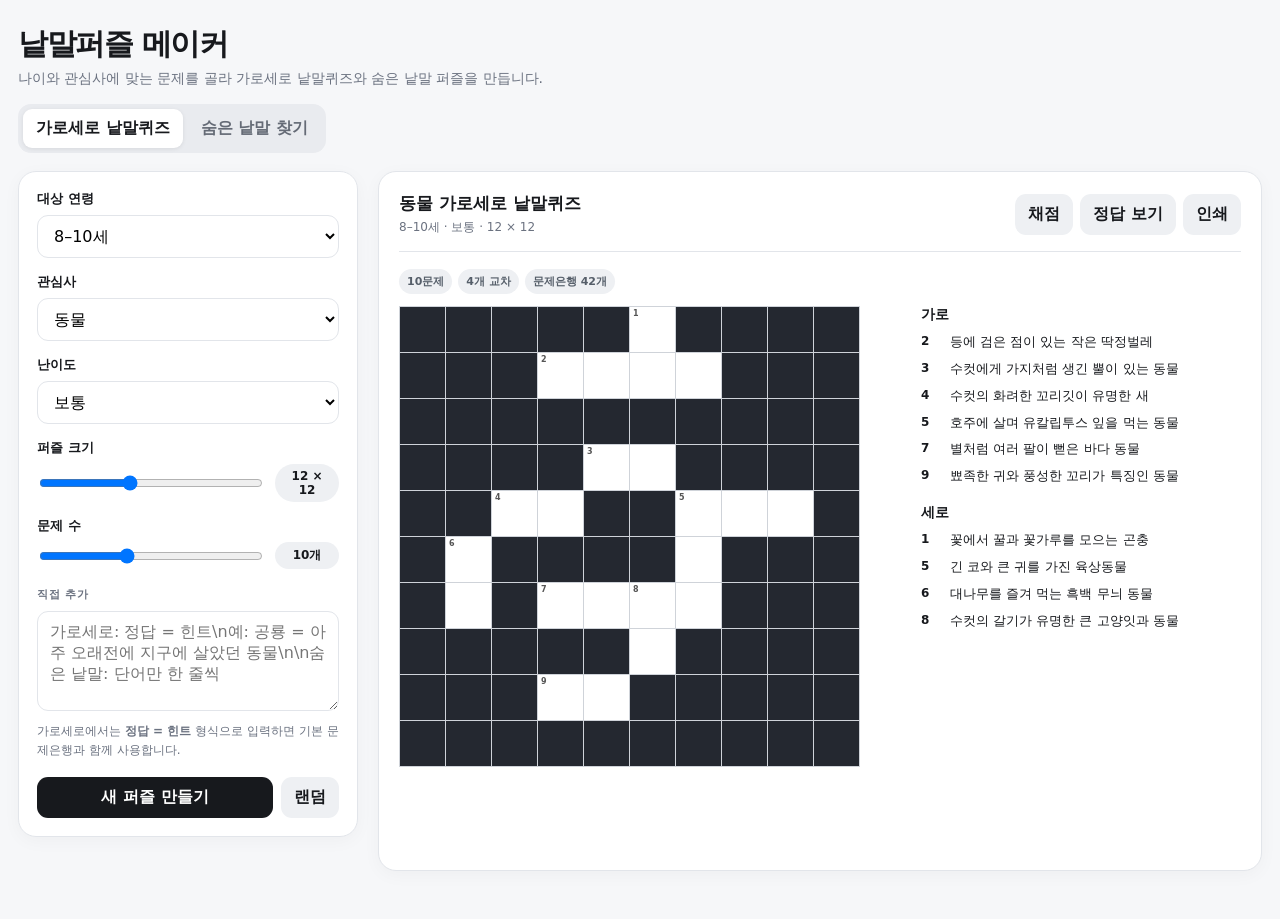
==== commit a58c307e: "Make word search playable and require crossword intersections" ====
--- a/index.html
+++ b/index.html
@@ -11,10 +11,10 @@
 .layout{display:grid;grid-template-columns:340px minmax(0,1fr);gap:20px;align-items:start}.card{background:var(--card);border:1px solid var(--line);border-radius:18px;box-shadow:0 4px 18px rgba(0,0,0,.035)}.settings{padding:18px;position:sticky;top:14px}.field{margin-bottom:15px}.field>label{display:block;font-size:13px;font-weight:800;margin-bottom:7px}select,textarea{width:100%;border:1px solid var(--line);border-radius:11px;background:#fff;padding:10px 12px;outline:none}textarea{min-height:100px;resize:vertical}select:focus,textarea:focus{border-color:#969daa;box-shadow:0 0 0 3px rgba(17,24,39,.06)}.rangeRow{display:flex;align-items:center;gap:10px}input[type=range]{width:100%}.badge{min-width:64px;text-align:center;border-radius:999px;background:var(--soft);padding:5px 8px;font-size:12px;font-weight:800}.sectionTitle{margin:18px 0 9px;color:var(--muted);font-size:11px;font-weight:850;letter-spacing:.07em;text-transform:uppercase}.checks{display:grid;grid-template-columns:1fr 1fr;gap:8px}.check{display:flex;align-items:center;gap:7px;border:1px solid var(--line);border-radius:10px;padding:9px 10px;font-size:13px}.helper{font-size:12px;color:var(--muted);line-height:1.55;margin-top:7px}.actions{display:flex;gap:8px;margin-top:18px}.btn{border:0;border-radius:11px;padding:10px 13px;font-weight:800;cursor:pointer}.primary{flex:1;background:var(--dark);color:#fff}.ghost{background:var(--soft);color:var(--text)}.error{display:none;margin-top:12px;border-radius:10px;padding:10px 12px;background:var(--bad);color:#981b1b;font-size:12px}
 .main{padding:20px;min-height:700px}.bar{display:flex;align-items:center;justify-content:space-between;gap:12px;border-bottom:1px solid var(--line);padding-bottom:15px;margin-bottom:17px}.barTitle{font-size:17px;font-weight:850}.meta{font-size:12px;color:var(--muted);margin-top:4px}.btns{display:flex;gap:7px;flex-wrap:wrap}.empty{height:520px;display:grid;place-items:center;text-align:center;color:var(--muted)}.empty strong{display:block;color:var(--text);font-size:18px;margin-bottom:7px}.notice{padding:9px 11px;margin-bottom:14px;border-radius:10px;background:#f5f6f8;color:#5d6470;font-size:12px}
 .crossLayout{display:grid;grid-template-columns:minmax(0,1fr) 320px;gap:24px;align-items:start}.gridScroll{overflow:auto;padding-bottom:8px}.crossGrid{display:grid;gap:1px;width:max-content;background:#cfd3d9;border:1px solid #cfd3d9}.crossCell{position:relative;width:clamp(31px,4vw,45px);height:clamp(31px,4vw,45px);background:#fff}.crossCell.block{background:var(--block)}.crossCell .num{position:absolute;left:3px;top:2px;font-size:8px;font-weight:900;color:#555;z-index:2}.crossCell input{width:100%;height:100%;border:0;background:transparent;text-align:center;padding:6px 1px 1px;outline:none;font-size:clamp(16px,2.2vw,22px);font-weight:850}.crossCell input:focus{box-shadow:inset 0 0 0 2px #7e8794}.crossCell.correct{background:var(--ok)}.crossCell.wrong{background:var(--bad)}.crossCell.reveal{background:var(--reveal)}.clueSection+.clueSection{margin-top:18px}.clueSection h3{margin:0 0 9px;font-size:14px}.clueList{display:grid;gap:8px}.clue{display:grid;grid-template-columns:24px 1fr;gap:5px;font-size:13px;line-height:1.45}.clue b{font-size:12px}.clue small{color:var(--muted)}.status{font-size:12px;font-weight:800;margin-top:9px}.status.ok{color:#177245}.status.bad{color:#a11}.stats{display:flex;gap:6px;flex-wrap:wrap;margin-bottom:12px}.stat{font-size:11px;font-weight:800;padding:5px 8px;border-radius:999px;background:var(--soft);color:#555e69}
-.wsLayout{display:grid;grid-template-columns:minmax(0,1fr) 260px;gap:22px;align-items:start}.wsGrid{display:grid;gap:3px;justify-content:start}.wsCell{display:flex;align-items:center;justify-content:center;aspect-ratio:1/1;min-width:27px;border:1px solid #d9dde3;border-radius:5px;background:#fff;font-weight:800}.wsCell.answer{background:#dff3e3;border-color:#a8d8b1}.words{display:flex;flex-wrap:wrap;gap:7px}.word{padding:6px 9px;border-radius:999px;background:var(--soft);font-size:12px;font-weight:800}.hidden{display:none!important}
+.wsLayout{display:grid;grid-template-columns:minmax(0,1fr) 260px;gap:22px;align-items:start}.wsGrid{display:grid;gap:3px;justify-content:start;touch-action:none;user-select:none}.wsCell{display:flex;align-items:center;justify-content:center;aspect-ratio:1/1;min-width:27px;border:1px solid #d9dde3;border-radius:5px;background:#fff;font-weight:800;cursor:pointer;transition:background .08s,border-color .08s,transform .08s}.wsCell.preview{background:#fff2b8;border-color:#d8b84b;transform:scale(.98)}.wsCell.found{background:#dff3e3;border-color:#8fc99a}.wsCell.answer{background:#dcecff;border-color:#91b8e8}.words{display:flex;flex-wrap:wrap;gap:7px}.word{padding:6px 9px;border-radius:999px;background:var(--soft);font-size:12px;font-weight:800;transition:opacity .12s,background .12s}.word.found{background:#dff3e3;text-decoration:line-through;color:#3a6b44}.wsStatus{font-size:12px;font-weight:800;margin-top:10px}.wsStatus.done{color:#177245}.hidden{display:none!important}
 @media(max-width:940px){.layout{grid-template-columns:1fr}.settings{position:static}.crossLayout,.wsLayout{grid-template-columns:1fr}.clues,.wordSide{border-top:1px solid var(--line);padding-top:18px}.main{min-height:600px}}
 @media(max-width:540px){.wrap{padding:16px 10px 34px}.settings,.main{padding:14px}.bar{align-items:flex-start;flex-direction:column}.tabs{width:100%}.tab{flex:1;padding:9px 7px}.crossCell{width:31px;height:31px}.crossCell input{font-size:16px}.checks{grid-template-columns:1fr}}
-@media print{body{background:#fff}.wrap{max-width:none;padding:0}.settings,.tabs,.top .sub,.bar .btns,.notice,.status,.stats{display:none!important}.layout{display:block}.card{border:0;box-shadow:none}.main{padding:0}.bar{margin-bottom:14px}.crossLayout{grid-template-columns:1fr 300px}.crossCell{width:31px;height:31px}.crossCell input{font-size:17px}.crossCell.block{background:#222!important;-webkit-print-color-adjust:exact;print-color-adjust:exact}.wsLayout{grid-template-columns:1fr 220px}.wsCell{border-color:#999;border-radius:0}}
+@media print{body{background:#fff}.wrap{max-width:none;padding:0}.settings,.tabs,.top .sub,.bar .btns,.notice,.status,.stats,.wsStatus{display:none!important}.layout{display:block}.card{border:0;box-shadow:none}.main{padding:0}.bar{margin-bottom:14px}.crossLayout{grid-template-columns:1fr 300px}.crossCell{width:31px;height:31px}.crossCell input{font-size:17px}.crossCell.block{background:#222!important;-webkit-print-color-adjust:exact;print-color-adjust:exact}.wsLayout{grid-template-columns:1fr 220px}.wsCell{border-color:#999;border-radius:0}}
 </style>
 </head>
 <body>
@@ -41,29 +41,16 @@
 </div>
 <script>
 const BANK={
-animals:[
-["고양이","야옹 하고 울며 수염이 있는 대표적인 반려동물",1],["강아지","멍멍 하고 짖는 대표적인 반려동물",1],["토끼","긴 귀와 짧은 꼬리가 특징인 동물",1],["사자","수컷의 갈기가 유명한 큰 고양잇과 동물",1],["호랑이","몸에 검은 줄무늬가 있는 큰 고양잇과 동물",1],["코끼리","긴 코와 큰 귀를 가진 육상동물",1],["기린","목이 아주 긴 초식동물",1],["판다","대나무를 즐겨 먹는 흑백 무늬 동물",1],["여우","뾰족한 귀와 풍성한 꼬리가 특징인 동물",1],["사슴","수컷에게 가지처럼 생긴 뿔이 있는 동물",1],["하마","강이나 호수에서 많은 시간을 보내는 큰 동물",2],["얼룩말","검고 흰 줄무늬가 있는 말과 동물",1],["펭귄","날지는 못하지만 헤엄을 잘 치는 새",1],["돌고래","초음파를 이용해 주변을 파악하는 해양 포유류",2],["고래","바다에 사는 매우 큰 포유류",1],["부엉이","큰 눈을 가지고 주로 밤에 활동하는 새",2],["독수리","날카로운 부리와 발톱을 가진 맹금류",2],["다람쥐","도토리 같은 열매를 먹고 나무를 잘 타는 동물",1],["치타","육상에서 매우 빠르게 달리는 고양잇과 동물",2],["코알라","호주에 살며 유칼립투스 잎을 먹는 동물",2],["캥거루","배에 새끼주머니가 있고 뒷다리로 뛰는 동물",2],["두더지","땅속에 굴을 파고 사는 작은 포유류",2],["도마뱀","비늘이 있고 네 다리로 기어 다니는 파충류",2],["해파리","젤리처럼 부드러운 몸으로 바다를 떠다니는 동물",2],["불가사리","별처럼 여러 팔이 뻗은 바다 동물",2],["문어","여덟 개의 팔을 가진 바다 동물",1],["오징어","열 개의 다리를 가진 연체동물",2],["거북이","단단한 등딱지를 가진 파충류",1],["악어","긴 주둥이와 강한 턱을 가진 물가의 파충류",2],["개구리","뒷다리로 잘 뛰고 물과 땅을 오가는 동물",1],["나비","날개에 다양한 무늬가 있는 곤충",1],["잠자리","길쭉한 몸과 투명한 날개를 가진 곤충",1],["무당벌레","등에 검은 점이 있는 작은 딱정벌레",2],["개미","무리를 이루어 사는 작은 곤충",1],["꿀벌","꽃에서 꿀과 꽃가루를 모으는 곤충",1],["참새","도시에서도 흔히 볼 수 있는 작은 새",1],["비둘기","도시 광장에서 자주 볼 수 있는 새",1],["까치","검고 흰 깃털과 긴 꼬리를 가진 새",1],["공작","수컷의 화려한 꼬리깃이 유명한 새",2],["홍학","분홍빛 몸과 긴 다리를 가진 새",2],["낙타","등에 혹이 있고 건조한 지역에 적응한 동물",2],["북극곰","북극 지역에 사는 흰 털의 큰 곰",2],["바다표범","지느러미 모양의 팔다리로 헤엄치는 해양 포유류",3],["침팬지","사람과 가까운 유인원 가운데 하나",3],["오랑우탄","긴 팔과 붉은빛 털이 특징인 유인원",3],["양서류","생활사의 일부를 물에서 보내는 척추동물 무리",4],["파충류","비늘로 덮인 피부를 가진 척추동물 무리",4],["포유류","새끼에게 젖을 먹이는 척추동물 무리",4],["초식동물","주로 식물을 먹는 동물",3],["육식동물","주로 다른 동물을 먹는 동물",3],["먹이사슬","생물이 먹고 먹히며 이어지는 관계",4],["생태계","생물과 주변 환경이 서로 영향을 주고받는 체계",4]
-],
-food:[
-["김밥","김 위에 밥과 여러 재료를 올려 말아 만든 음식",1],["떡볶이","떡을 매콤달콤한 양념에 볶아 만든 음식",1],["라면","면과 수프를 물에 끓여 먹는 간편한 음식",1],["비빔밥","밥에 나물과 고추장 등을 넣어 비벼 먹는 음식",2],["불고기","얇게 썬 고기를 양념해 구워 먹는 한국 음식",2],["잡채","당면과 채소 등을 함께 볶아 만드는 음식",2],["만두","얇은 피 안에 고기나 채소 소를 넣어 빚은 음식",1],["김치","배추나 무를 양념해 발효시킨 한국의 대표 음식",1],["피자","납작한 반죽 위에 치즈와 토핑을 올려 굽는 음식",1],["파스타","밀가루로 만든 면을 소스와 함께 먹는 음식",2],["햄버거","둥근 빵 사이에 패티와 채소를 넣은 음식",1],["초밥","식초로 간한 밥에 생선 등을 올린 음식",2],["우동","굵은 밀가루 면을 국물에 넣어 먹는 음식",1],["카레","향신료를 섞은 소스를 밥이나 빵과 먹는 음식",1],["수박","겉은 초록색이고 속은 붉은 여름 과일",1],["딸기","작고 붉으며 겉에 씨가 보이는 과일",1],["포도","작은 알이 송이로 달리는 과일",1],["사과","둥글고 아삭한 식감이 나는 대표적인 과일",1],["복숭아","표면에 잔털이 있고 달콤한 여름 과일",1],["바나나","노란 껍질을 벗겨 먹는 길쭉한 과일",1],["오렌지","주황색 껍질과 새콤달콤한 과육을 가진 과일",1],["레몬","노랗고 신맛이 강한 감귤류 과일",1],["참외","노란 껍질에 흰 줄이 있는 여름 과일",1],["귤","겨울철에 많이 먹는 작은 감귤류 과일",1],["토마토","붉게 익고 샐러드나 요리에 널리 쓰이는 열매",1],["감자","땅속줄기를 먹는 대표적인 작물",1],["고구마","달콤한 맛이 나는 뿌리 작물",1],["당근","주황색 뿌리를 먹는 채소",1],["양파","겹겹이 싸인 둥근 비늘줄기를 먹는 채소",1],["배추","김치를 담글 때 많이 쓰는 잎채소",1],["시금치","초록 잎을 먹는 대표적인 채소",1],["브로콜리","초록색 꽃봉오리 부분을 먹는 채소",2],["치즈","우유를 응고하고 숙성해 만드는 식품",2],["요거트","우유를 유산균으로 발효해 만든 식품",2],["두부","콩물을 굳혀 만든 부드러운 식품",1],["된장","콩을 발효해 만든 한국의 장류",2],["간장","콩 등을 발효해 만든 짠 액체 양념",2],["식초","신맛이 나며 산미를 더하는 발효 조미료",2],["올리브유","올리브 열매에서 얻는 식용 기름",2],["단백질","근육과 조직을 만드는 데 중요한 영양소",3],["지방","에너지를 저장하고 세포 구성에 쓰이는 영양소",3],["비타민","몸의 여러 기능을 돕는 필수 미량 영양소",3],["탄수화물","몸이 주로 에너지원으로 사용하는 영양소",3],["발효","미생물의 작용으로 식품 성분이 바뀌는 과정",4],["숙성","시간을 두어 음식의 맛과 향이 깊어지게 하는 과정",4]
-],
-nature:[
-["나무","줄기와 가지가 있고 여러 해 자라는 식물",1],["꽃","식물의 번식 기관으로 여러 색과 향을 가진 부분",1],["바람","공기가 이동하는 현상",1],["구름","작은 물방울이나 얼음 알갱이가 공중에 모인 것",1],["햇빛","태양에서 지구로 오는 빛",1],["바다","지구 표면의 큰 부분을 덮고 있는 짠물",1],["강물","육지를 따라 낮은 곳으로 흐르는 물",1],["호수","육지로 둘러싸인 큰 물웅덩이",1],["폭포","높은 곳에서 아래로 떨어지는 물줄기",1],["산맥","여러 산이 길게 이어져 있는 지형",2],["계곡","산과 산 사이 낮고 길게 파인 지형",2],["숲","나무가 빽빽하게 모여 자라는 곳",1],["들판","넓고 평평하게 트인 땅",1],["무지개","빛이 물방울에서 굴절과 반사를 거쳐 보이는 여러 색의 띠",2],["번개","구름 속 전하가 방전되며 강한 빛이 나는 현상",2],["천둥","번개로 공기가 급격히 팽창하며 나는 큰 소리",2],["소나기","갑자기 세게 내렸다가 비교적 빨리 그치는 비",1],["눈송이","하늘에서 떨어지는 눈 결정이 뭉친 것",1],["모래","아주 작은 암석 알갱이",1],["파도","바다 표면에서 물이 출렁이며 움직이는 현상",1],["섬","사방이 물로 둘러싸인 육지",1],["화산","지하의 마그마가 지표 밖으로 나오는 지형",2],["빙하","오랜 시간 쌓인 눈이 압축되어 만들어진 거대한 얼음",3],["사막","비가 매우 적게 내려 건조한 지역",2],["습지","물이 늘 있거나 자주 차는 땅",3],["해변","바다와 육지가 맞닿은 곳",1],["단풍","가을에 잎의 색이 붉거나 노랗게 변하는 현상",1],["민들레","노란 꽃이 피고 씨앗이 솜털처럼 날리는 식물",1],["진달래","봄에 분홍빛 꽃이 피는 대표적인 산꽃",2],["소나무","사계절 푸른 바늘 모양 잎을 가진 나무",1],["은행나무","가을에 부채 모양 잎이 노랗게 물드는 나무",2],["대나무","속이 비고 마디가 뚜렷하며 빠르게 자라는 식물",2],["이슬","공기 중 수증기가 차가운 표면에 맺힌 작은 물방울",2],["서리","수증기가 차가운 물체에 얼어붙어 생긴 흰 결정",3],["안개","지면 가까이에 작은 물방울이 떠 있는 현상",2],["태풍","열대 바다에서 발달하는 강한 저기압",3],["장마","여름철 여러 날 비가 이어지는 시기",2],["기후","한 지역에서 오랜 기간 나타나는 평균적인 날씨 특성",3],["날씨","특정 시각과 장소에서 나타나는 대기의 상태",2],["증발","액체가 기체로 변하는 현상",3],["응결","기체 상태의 수증기가 액체 물방울로 변하는 현상",3],["광합성","식물이 빛 에너지를 이용해 양분을 만드는 과정",4],["침식","물이나 바람이 지표를 깎아 내는 현상",4],["퇴적","운반된 흙이나 모래가 쌓이는 현상",4],["생태계","생물과 비생물 환경이 서로 관계를 맺는 체계",4]
-],
-space:[
-["태양","지구에 빛과 열을 주는 별",1],["달","지구 주위를 도는 자연위성",1],["지구","우리가 살고 있는 행성",1],["화성","붉게 보여 붉은 행성이라고도 불리는 행성",2],["목성","태양계에서 가장 큰 행성",2],["토성","뚜렷한 고리로 유명한 행성",1],["금성","지구와 크기가 비슷하고 매우 뜨거운 행성",2],["수성","태양에서 가장 가까운 행성",2],["천왕성","자전축이 크게 기울어진 태양계 행성",3],["해왕성","태양계 행성 중 태양에서 가장 멀리 있는 행성",3],["은하","수많은 별과 가스와 먼지가 중력으로 모인 거대한 집단",3],["은하수","지구에서 띠처럼 보이는 우리 은하의 모습",2],["별자리","밤하늘의 별을 이어 특정 모양으로 본 것",1],["혜성","태양에 가까워지면 긴 꼬리가 보이기도 하는 천체",2],["운석","우주에서 날아와 지표에 떨어진 암석 조각",2],["유성","대기권에 들어온 작은 천체가 빛을 내며 타는 현상",2],["소행성","태양 주위를 도는 비교적 작은 암석질 천체",3],["우주선","우주 공간을 비행하도록 만든 탈것",1],["위성","행성 등 다른 천체 주위를 도는 천체",2],["인공위성","사람이 만들어 행성 주위를 돌게 한 장치",2],["로켓","연료를 분사해 추진력을 얻는 비행체",1],["우주인","우주 비행을 위해 훈련받은 사람",1],["우주복","우주인이 우주 환경에서 몸을 보호하려 입는 옷",1],["우주정거장","우주인이 장기간 머물며 연구하는 궤도 시설",3],["블랙홀","빛조차 빠져나오기 어려울 만큼 중력이 강한 천체",4],["중력","질량을 가진 물체들이 서로 끌어당기는 힘",3],["궤도","천체나 인공위성이 다른 물체 주위를 도는 길",3],["망원경","멀리 있는 천체를 관측하는 장치",2],["천문대","천체를 전문적으로 관측하는 시설",2],["자전","천체가 자기 축을 중심으로 도는 운동",3],["공전","천체가 다른 천체 주위를 도는 운동",3],["일식","달이 태양을 가려 태양이 일부 또는 전부 보이지 않는 현상",3],["월식","지구의 그림자에 달이 들어가는 현상",3],["초신성","별이 진화의 마지막 단계에서 매우 밝게 폭발하는 현상",5],["성운","우주 공간에 가스와 먼지가 모여 있는 구름 같은 천체",4],["광년","빛이 진공에서 1년 동안 이동하는 거리",4],["태양계","태양과 그 주위를 도는 여러 천체로 이루어진 체계",2]
-],
-sports:[
-["축구","발로 공을 차 상대 골문에 넣는 경기",1],["야구","방망이로 공을 치고 베이스를 돌아 점수를 내는 경기",1],["농구","공을 상대편 바스켓에 넣어 점수를 얻는 경기",1],["배구","네트를 사이에 두고 공을 손으로 넘기는 경기",1],["테니스","라켓으로 공을 쳐 네트 너머로 보내는 경기",1],["골프","클럽으로 공을 쳐 적은 타수로 홀에 넣는 경기",2],["수영","물속에서 몸을 움직여 속도나 기술을 겨루는 운동",1],["양궁","활로 화살을 쏘아 과녁을 맞히는 경기",2],["펜싱","검을 사용해 상대와 겨루는 경기",3],["탁구","작은 라켓으로 가벼운 공을 탁자 위에서 주고받는 경기",1],["배드민턴","라켓으로 셔틀콕을 네트 너머로 넘기는 경기",2],["태권도","발차기와 주먹 기술을 사용하는 한국 무술",2],["유도","상대를 메치거나 굳혀 승부하는 무도",2],["씨름","샅바를 잡고 상대를 넘어뜨리는 한국 전통 경기",2],["스키","눈 위에서 긴 판을 신고 미끄러지는 운동",1],["스케이트","빙판 위에서 날이 달린 신발로 미끄러지는 운동",1],["서핑","보드를 타고 파도를 이용해 움직이는 운동",2],["마라톤","42.195킬로미터를 달리는 장거리 육상 경기",3],["체조","맨몸이나 기구로 유연성과 균형과 힘을 겨루는 운동",2],["사이클","자전거로 속도나 기록을 겨루는 경기",2],["클라이밍","인공 벽이나 암벽을 오르는 운동",2],["볼링","공을 굴려 핀을 쓰러뜨리는 경기",1],["럭비","타원형 공을 들고 달리거나 차며 겨루는 경기",2],["하키","스틱으로 공이나 퍽을 쳐 골을 넣는 경기",2],["승마","말을 타고 기술과 속도 등을 겨루는 운동",2],["다이빙","높은 곳에서 물로 뛰어들며 동작을 겨루는 경기",2],["역도","바벨을 들어 올린 무게를 겨루는 경기",2],["레슬링","상대를 잡고 넘어뜨리거나 눌러 겨루는 경기",2],["복싱","글러브를 끼고 주먹으로 겨루는 경기",2],["철인삼종","수영과 사이클과 달리기를 연달아 하는 경기",4],["계주","여러 선수가 차례로 이어 달리는 경기",2],["허들","장애물을 뛰어넘으며 달리는 육상 경기",2],["패스","팀 동료에게 공을 전달하는 동작",1],["드리블","공을 몰거나 튀기며 이동하는 기술",2],["슛","골이나 바스켓을 향해 공을 보내는 동작",1],["홈런","야구에서 타자가 모든 베이스를 돌아 득점할 수 있는 타구",2],["삼진","야구에서 타자가 스트라이크 세 번으로 아웃되는 것",2],["오프사이드","축구에서 공격 위치에 관한 대표적인 반칙 규칙",4],["연장전","정규 경기에서 승부가 나지 않을 때 추가로 하는 경기",3]
-],
-tech:[
-["로봇","센서와 프로그램 등을 이용해 자동으로 동작하는 기계",1],["컴퓨터","정보를 입력받아 계산하고 처리하는 전자 장치",1],["코딩","컴퓨터가 수행할 명령을 프로그램 언어로 작성하는 일",2],["인공지능","컴퓨터가 학습과 추론 같은 작업을 수행하게 하는 기술",3],["반도체","전기가 흐르는 정도를 조절할 수 있는 물질과 소자",3],["배터리","화학 에너지를 전기 에너지로 바꾸어 저장하는 장치",2],["센서","빛이나 온도나 압력 같은 물리량을 감지하는 장치",2],["드론","사람이 타지 않고 원격 또는 자동으로 비행하는 항공기",2],["레이저","한 방향으로 잘 정렬된 성질을 가진 빛",3],["인터넷","전 세계의 컴퓨터 네트워크를 연결한 통신망",2],["알고리즘","문제를 해결하기 위한 명확한 절차와 규칙의 순서",4],["데이터","관찰이나 측정 등으로 얻어 저장한 정보",2],["회로","전류가 흐르도록 전기 부품을 연결한 길",2],["전기","전하의 이동과 관련된 에너지 현상",2],["자석","철 같은 물질을 끌어당기는 성질이 있는 물체",1],["원자","화학적 성질을 유지하는 물질의 기본 단위",3],["분자","둘 이상의 원자가 결합해 이루는 입자",3],["현미경","아주 작은 물체를 확대해 관찰하는 장치",2],["망원경","멀리 있는 물체나 천체를 확대해 관찰하는 장치",2],["실험","가설이나 현상을 확인하기 위해 조건을 정해 관찰하는 과정",2],["에너지","일을 할 수 있는 능력을 나타내는 물리량",3],["자동화","반복 작업을 기계나 소프트웨어가 수행하게 하는 것",3],["소프트웨어","컴퓨터에서 실행되는 프로그램과 관련 자료",3],["하드웨어","컴퓨터를 이루는 실제 물리 장치",3],["가상현실","컴퓨터로 만든 환경을 실제처럼 경험하게 하는 기술",3],["증강현실","현실 화면 위에 디지털 정보를 겹쳐 보여주는 기술",3],["디지털트윈","현실의 대상이나 공정을 디지털 공간에 모델로 구현하는 기술",5],["클라우드","인터넷을 통해 서버와 저장공간 등을 사용하는 방식",3],["서버","네트워크를 통해 다른 컴퓨터에 서비스나 데이터를 제공하는 컴퓨터",3],["네트워크","여러 컴퓨터와 장치를 연결해 정보를 주고받는 구조",3],["와이파이","무선으로 기기를 네트워크에 연결하는 기술",1],["블루투스","가까운 거리에서 기기끼리 무선 통신하는 기술",2],["키보드","글자와 명령을 컴퓨터에 입력하는 장치",1],["마우스","화면의 포인터를 움직여 컴퓨터를 조작하는 장치",1],["모니터","컴퓨터의 영상 정보를 화면에 보여주는 장치",1],["메모리","컴퓨터가 데이터와 명령을 저장하는 장치",2],["프로세서","명령을 계산하고 처리하는 컴퓨터의 핵심 장치",3],["픽셀","디지털 화면이나 이미지의 가장 작은 점 단위",2],["해상도","화면이나 이미지가 얼마나 세밀하게 표현되는지를 나타내는 정도",3],["암호화","정보를 허가된 사람만 읽을 수 있게 변환하는 기술",4],["비밀번호","사용자 본인을 확인하거나 접근을 보호하는 문자열",1],["데이터베이스","여러 데이터를 체계적으로 저장하고 관리하는 시스템",4],["프로그래밍","컴퓨터 프로그램을 설계하고 작성하는 활동",3],["머신러닝","데이터에서 패턴을 학습하도록 만드는 인공지능 기법",5],["신경망","뇌의 신경 연결에서 아이디어를 얻은 계산 모델",5]
-]
-};
+animals:[["고양이","야옹 하고 울며 수염이 있는 대표적인 반려동물",1],["강아지","멍멍 하고 짖는 대표적인 반려동물",1],["토끼","긴 귀와 짧은 꼬리가 특징인 동물",1],["사자","수컷의 갈기가 유명한 큰 고양잇과 동물",1],["호랑이","몸에 검은 줄무늬가 있는 큰 고양잇과 동물",1],["코끼리","긴 코와 큰 귀를 가진 육상동물",1],["기린","목이 아주 긴 초식동물",1],["판다","대나무를 즐겨 먹는 흑백 무늬 동물",1],["여우","뾰족한 귀와 풍성한 꼬리가 특징인 동물",1],["사슴","수컷에게 가지처럼 생긴 뿔이 있는 동물",1],["하마","강이나 호수에서 많은 시간을 보내는 큰 동물",2],["얼룩말","검고 흰 줄무늬가 있는 말과 동물",1],["펭귄","날지는 못하지만 헤엄을 잘 치는 새",1],["돌고래","초음파를 이용해 주변을 파악하는 해양 포유류",2],["고래","바다에 사는 매우 큰 포유류",1],["부엉이","큰 눈을 가지고 주로 밤에 활동하는 새",2],["독수리","날카로운 부리와 발톱을 가진 맹금류",2],["다람쥐","도토리 같은 열매를 먹고 나무를 잘 타는 동물",1],["치타","육상에서 매우 빠르게 달리는 고양잇과 동물",2],["코알라","호주에 살며 유칼립투스 잎을 먹는 동물",2],["캥거루","배에 새끼주머니가 있고 뒷다리로 뛰는 동물",2],["두더지","땅속에 굴을 파고 사는 작은 포유류",2],["도마뱀","비늘이 있고 네 다리로 기어 다니는 파충류",2],["해파리","젤리처럼 부드러운 몸으로 바다를 떠다니는 동물",2],["불가사리","별처럼 여러 팔이 뻗은 바다 동물",2],["문어","여덟 개의 팔을 가진 바다 동물",1],["오징어","열 개의 다리를 가진 연체동물",2],["거북이","단단한 등딱지를 가진 파충류",1],["악어","긴 주둥이와 강한 턱을 가진 물가의 파충류",2],["개구리","뒷다리로 잘 뛰고 물과 땅을 오가는 동물",1],["나비","날개에 다양한 무늬가 있는 곤충",1],["잠자리","길쭉한 몸과 투명한 날개를 가진 곤충",1],["무당벌레","등에 검은 점이 있는 작은 딱정벌레",2],["개미","무리를 이루어 사는 작은 곤충",1],["꿀벌","꽃에서 꿀과 꽃가루를 모으는 곤충",1],["참새","도시에서도 흔히 볼 수 있는 작은 새",1],["비둘기","도시 광장에서 자주 볼 수 있는 새",1],["까치","검고 흰 깃털과 긴 꼬리를 가진 새",1],["공작","수컷의 화려한 꼬리깃이 유명한 새",2],["홍학","분홍빛 몸과 긴 다리를 가진 새",2],["낙타","등에 혹이 있고 건조한 지역에 적응한 동물",2],["북극곰","북극 지역에 사는 흰 털의 큰 곰",2],["바다표범","지느러미 모양의 팔다리로 헤엄치는 해양 포유류",3],["침팬지","사람과 가까운 유인원 가운데 하나",3],["오랑우탄","긴 팔과 붉은빛 털이 특징인 유인원",3],["양서류","생활사의 일부를 물에서 보내는 척추동물 무리",4],["파충류","비늘로 덮인 피부를 가진 척추동물 무리",4],["포유류","새끼에게 젖을 먹이는 척추동물 무리",4],["초식동물","주로 식물을 먹는 동물",3],["육식동물","주로 다른 동물을 먹는 동물",3],["먹이사슬","생물이 먹고 먹히며 이어지는 관계",4],["생태계","생물과 주변 환경이 서로 영향을 주고받는 체계",4]],
+food:[["김밥","김 위에 밥과 여러 재료를 올려 말아 만든 음식",1],["떡볶이","떡을 매콤달콤한 양념에 볶아 만든 음식",1],["라면","면과 수프를 물에 끓여 먹는 간편한 음식",1],["비빔밥","밥에 나물과 고추장 등을 넣어 비벼 먹는 음식",2],["불고기","얇게 썬 고기를 양념해 구워 먹는 한국 음식",2],["잡채","당면과 채소 등을 함께 볶아 만드는 음식",2],["만두","얇은 피 안에 고기나 채소 소를 넣어 빚은 음식",1],["김치","배추나 무를 양념해 발효시킨 한국의 대표 음식",1],["피자","납작한 반죽 위에 치즈와 토핑을 올려 굽는 음식",1],["파스타","밀가루로 만든 면을 소스와 함께 먹는 음식",2],["햄버거","둥근 빵 사이에 패티와 채소를 넣은 음식",1],["초밥","식초로 간한 밥에 생선 등을 올린 음식",2],["우동","굵은 밀가루 면을 국물에 넣어 먹는 음식",1],["카레","향신료를 섞은 소스를 밥이나 빵과 먹는 음식",1],["수박","겉은 초록색이고 속은 붉은 여름 과일",1],["딸기","작고 붉으며 겉에 씨가 보이는 과일",1],["포도","작은 알이 송이로 달리는 과일",1],["사과","둥글고 아삭한 식감이 나는 대표적인 과일",1],["복숭아","표면에 잔털이 있고 달콤한 여름 과일",1],["바나나","노란 껍질을 벗겨 먹는 길쭉한 과일",1],["오렌지","주황색 껍질과 새콤달콤한 과육을 가진 과일",1],["레몬","노랗고 신맛이 강한 감귤류 과일",1],["참외","노란 껍질에 흰 줄이 있는 여름 과일",1],["귤","겨울철에 많이 먹는 작은 감귤류 과일",1],["토마토","붉게 익고 샐러드나 요리에 널리 쓰이는 열매",1],["감자","땅속줄기를 먹는 대표적인 작물",1],["고구마","달콤한 맛이 나는 뿌리 작물",1],["당근","주황색 뿌리를 먹는 채소",1],["양파","겹겹이 싸인 둥근 비늘줄기를 먹는 채소",1],["배추","김치를 담글 때 많이 쓰는 잎채소",1],["시금치","초록 잎을 먹는 대표적인 채소",1],["브로콜리","초록색 꽃봉오리 부분을 먹는 채소",2],["치즈","우유를 응고하고 숙성해 만드는 식품",2],["요거트","우유를 유산균으로 발효해 만든 식품",2],["두부","콩물을 굳혀 만든 부드러운 식품",1],["된장","콩을 발효해 만든 한국의 장류",2],["간장","콩 등을 발효해 만든 짠 액체 양념",2],["식초","신맛이 나며 산미를 더하는 발효 조미료",2],["올리브유","올리브 열매에서 얻는 식용 기름",2],["단백질","근육과 조직을 만드는 데 중요한 영양소",3],["지방","에너지를 저장하고 세포 구성에 쓰이는 영양소",3],["비타민","몸의 여러 기능을 돕는 필수 미량 영양소",3],["탄수화물","몸이 주로 에너지원으로 사용하는 영양소",3],["발효","미생물의 작용으로 식품 성분이 바뀌는 과정",4],["숙성","시간을 두어 음식의 맛과 향이 깊어지게 하는 과정",4]],
+nature:[["나무","줄기와 가지가 있고 여러 해 자라는 식물",1],["꽃","식물의 번식 기관으로 여러 색과 향을 가진 부분",1],["바람","공기가 이동하는 현상",1],["구름","작은 물방울이나 얼음 알갱이가 공중에 모인 것",1],["햇빛","태양에서 지구로 오는 빛",1],["바다","지구 표면의 큰 부분을 덮고 있는 짠물",1],["강물","육지를 따라 낮은 곳으로 흐르는 물",1],["호수","육지로 둘러싸인 큰 물웅덩이",1],["폭포","높은 곳에서 아래로 떨어지는 물줄기",1],["산맥","여러 산이 길게 이어져 있는 지형",2],["계곡","산과 산 사이 낮고 길게 파인 지형",2],["숲","나무가 빽빽하게 모여 자라는 곳",1],["들판","넓고 평평하게 트인 땅",1],["무지개","빛이 물방울에서 굴절과 반사를 거쳐 보이는 여러 색의 띠",2],["번개","구름 속 전하가 방전되며 강한 빛이 나는 현상",2],["천둥","번개로 공기가 급격히 팽창하며 나는 큰 소리",2],["소나기","갑자기 세게 내렸다가 비교적 빨리 그치는 비",1],["눈송이","하늘에서 떨어지는 눈 결정이 뭉친 것",1],["모래","아주 작은 암석 알갱이",1],["파도","바다 표면에서 물이 출렁이며 움직이는 현상",1],["섬","사방이 물로 둘러싸인 육지",1],["화산","지하의 마그마가 지표 밖으로 나오는 지형",2],["빙하","오랜 시간 쌓인 눈이 압축되어 만들어진 거대한 얼음",3],["사막","비가 매우 적게 내려 건조한 지역",2],["습지","물이 늘 있거나 자주 차는 땅",3],["해변","바다와 육지가 맞닿은 곳",1],["단풍","가을에 잎의 색이 붉거나 노랗게 변하는 현상",1],["민들레","노란 꽃이 피고 씨앗이 솜털처럼 날리는 식물",1],["진달래","봄에 분홍빛 꽃이 피는 대표적인 산꽃",2],["소나무","사계절 푸른 바늘 모양 잎을 가진 나무",1],["은행나무","가을에 부채 모양 잎이 노랗게 물드는 나무",2],["대나무","속이 비고 마디가 뚜렷하며 빠르게 자라는 식물",2],["이슬","공기 중 수증기가 차가운 표면에 맺힌 작은 물방울",2],["서리","수증기가 차가운 물체에 얼어붙어 생긴 흰 결정",3],["안개","지면 가까이에 작은 물방울이 떠 있는 현상",2],["태풍","열대 바다에서 발달하는 강한 저기압",3],["장마","여름철 여러 날 비가 이어지는 시기",2],["기후","한 지역에서 오랜 기간 나타나는 평균적인 날씨 특성",3],["날씨","특정 시각과 장소에서 나타나는 대기의 상태",2],["증발","액체가 기체로 변하는 현상",3],["응결","기체 상태의 수증기가 액체 물방울로 변하는 현상",3],["광합성","식물이 빛 에너지를 이용해 양분을 만드는 과정",4],["침식","물이나 바람이 지표를 깎아 내는 현상",4],["퇴적","운반된 흙이나 모래가 쌓이는 현상",4],["생태계","생물과 비생물 환경이 서로 관계를 맺는 체계",4]],
+space:[["태양","지구에 빛과 열을 주는 별",1],["달","지구 주위를 도는 자연위성",1],["지구","우리가 살고 있는 행성",1],["화성","붉게 보여 붉은 행성이라고도 불리는 행성",2],["목성","태양계에서 가장 큰 행성",2],["토성","뚜렷한 고리로 유명한 행성",1],["금성","지구와 크기가 비슷하고 매우 뜨거운 행성",2],["수성","태양에서 가장 가까운 행성",2],["천왕성","자전축이 크게 기울어진 태양계 행성",3],["해왕성","태양계 행성 중 태양에서 가장 멀리 있는 행성",3],["은하","수많은 별과 가스와 먼지가 중력으로 모인 거대한 집단",3],["은하수","지구에서 띠처럼 보이는 우리 은하의 모습",2],["별자리","밤하늘의 별을 이어 특정 모양으로 본 것",1],["혜성","태양에 가까워지면 긴 꼬리가 보이기도 하는 천체",2],["운석","우주에서 날아와 지표에 떨어진 암석 조각",2],["유성","대기권에 들어온 작은 천체가 빛을 내며 타는 현상",2],["소행성","태양 주위를 도는 비교적 작은 암석질 천체",3],["우주선","우주 공간을 비행하도록 만든 탈것",1],["위성","행성 등 다른 천체 주위를 도는 천체",2],["인공위성","사람이 만들어 행성 주위를 돌게 한 장치",2],["로켓","연료를 분사해 추진력을 얻는 비행체",1],["우주인","우주 비행을 위해 훈련받은 사람",1],["우주복","우주인이 우주 환경에서 몸을 보호하려 입는 옷",1],["우주정거장","우주인이 장기간 머물며 연구하는 궤도 시설",3],["블랙홀","빛조차 빠져나오기 어려울 만큼 중력이 강한 천체",4],["중력","질량을 가진 물체들이 서로 끌어당기는 힘",3],["궤도","천체나 인공위성이 다른 물체 주위를 도는 길",3],["망원경","멀리 있는 천체를 관측하는 장치",2],["천문대","천체를 전문적으로 관측하는 시설",2],["자전","천체가 자기 축을 중심으로 도는 운동",3],["공전","천체가 다른 천체 주위를 도는 운동",3],["일식","달이 태양을 가려 태양이 일부 또는 전부 보이지 않는 현상",3],["월식","지구의 그림자에 달이 들어가는 현상",3],["초신성","별이 진화의 마지막 단계에서 매우 밝게 폭발하는 현상",5],["성운","우주 공간에 가스와 먼지가 모여 있는 구름 같은 천체",4],["광년","빛이 진공에서 1년 동안 이동하는 거리",4],["태양계","태양과 그 주위를 도는 여러 천체로 이루어진 체계",2]],
+sports:[["축구","발로 공을 차 상대 골문에 넣는 경기",1],["야구","방망이로 공을 치고 베이스를 돌아 점수를 내는 경기",1],["농구","공을 상대편 바스켓에 넣어 점수를 얻는 경기",1],["배구","네트를 사이에 두고 공을 손으로 넘기는 경기",1],["테니스","라켓으로 공을 쳐 네트 너머로 보내는 경기",1],["골프","클럽으로 공을 쳐 적은 타수로 홀에 넣는 경기",2],["수영","물속에서 몸을 움직여 속도나 기술을 겨루는 운동",1],["양궁","활로 화살을 쏘아 과녁을 맞히는 경기",2],["펜싱","검을 사용해 상대와 겨루는 경기",3],["탁구","작은 라켓으로 가벼운 공을 탁자 위에서 주고받는 경기",1],["배드민턴","라켓으로 셔틀콕을 네트 너머로 넘기는 경기",2],["태권도","발차기와 주먹 기술을 사용하는 한국 무술",2],["유도","상대를 메치거나 굳혀 승부하는 무도",2],["씨름","샅바를 잡고 상대를 넘어뜨리는 한국 전통 경기",2],["스키","눈 위에서 긴 판을 신고 미끄러지는 운동",1],["스케이트","빙판 위에서 날이 달린 신발로 미끄러지는 운동",1],["서핑","보드를 타고 파도를 이용해 움직이는 운동",2],["마라톤","42.195킬로미터를 달리는 장거리 육상 경기",3],["체조","맨몸이나 기구로 유연성과 균형과 힘을 겨루는 운동",2],["사이클","자전거로 속도나 기록을 겨루는 경기",2],["클라이밍","인공 벽이나 암벽을 오르는 운동",2],["볼링","공을 굴려 핀을 쓰러뜨리는 경기",1],["럭비","타원형 공을 들고 달리거나 차며 겨루는 경기",2],["하키","스틱으로 공이나 퍽을 쳐 골을 넣는 경기",2],["승마","말을 타고 기술과 속도 등을 겨루는 운동",2],["다이빙","높은 곳에서 물로 뛰어들며 동작을 겨루는 경기",2],["역도","바벨을 들어 올린 무게를 겨루는 경기",2],["레슬링","상대를 잡고 넘어뜨리거나 눌러 겨루는 경기",2],["복싱","글러브를 끼고 주먹으로 겨루는 경기",2],["철인삼종","수영과 사이클과 달리기를 연달아 하는 경기",4],["계주","여러 선수가 차례로 이어 달리는 경기",2],["허들","장애물을 뛰어넘으며 달리는 육상 경기",2],["패스","팀 동료에게 공을 전달하는 동작",1],["드리블","공을 몰거나 튀기며 이동하는 기술",2],["슛","골이나 바스켓을 향해 공을 보내는 동작",1],["홈런","야구에서 타자가 모든 베이스를 돌아 득점할 수 있는 타구",2],["삼진","야구에서 타자가 스트라이크 세 번으로 아웃되는 것",2],["오프사이드","축구에서 공격 위치에 관한 대표적인 반칙 규칙",4],["연장전","정규 경기에서 승부가 나지 않을 때 추가로 하는 경기",3]],
+tech:[["로봇","센서와 프로그램 등을 이용해 자동으로 동작하는 기계",1],["컴퓨터","정보를 입력받아 계산하고 처리하는 전자 장치",1],["코딩","컴퓨터가 수행할 명령을 프로그램 언어로 작성하는 일",2],["인공지능","컴퓨터가 학습과 추론 같은 작업을 수행하게 하는 기술",3],["반도체","전기가 흐르는 정도를 조절할 수 있는 물질과 소자",3],["배터리","화학 에너지를 전기 에너지로 바꾸어 저장하는 장치",2],["센서","빛이나 온도나 압력 같은 물리량을 감지하는 장치",2],["드론","사람이 타지 않고 원격 또는 자동으로 비행하는 항공기",2],["레이저","한 방향으로 잘 정렬된 성질을 가진 빛",3],["인터넷","전 세계의 컴퓨터 네트워크를 연결한 통신망",2],["알고리즘","문제를 해결하기 위한 명확한 절차와 규칙의 순서",4],["데이터","관찰이나 측정 등으로 얻어 저장한 정보",2],["회로","전류가 흐르도록 전기 부품을 연결한 길",2],["전기","전하의 이동과 관련된 에너지 현상",2],["자석","철 같은 물질을 끌어당기는 성질이 있는 물체",1],["원자","화학적 성질을 유지하는 물질의 기본 단위",3],["분자","둘 이상의 원자가 결합해 이루는 입자",3],["현미경","아주 작은 물체를 확대해 관찰하는 장치",2],["망원경","멀리 있는 물체나 천체를 확대해 관찰하는 장치",2],["실험","가설이나 현상을 확인하기 위해 조건을 정해 관찰하는 과정",2],["에너지","일을 할 수 있는 능력을 나타내는 물리량",3],["자동화","반복 작업을 기계나 소프트웨어가 수행하게 하는 것",3],["소프트웨어","컴퓨터에서 실행되는 프로그램과 관련 자료",3],["하드웨어","컴퓨터를 이루는 실제 물리 장치",3],["가상현실","컴퓨터로 만든 환경을 실제처럼 경험하게 하는 기술",3],["증강현실","현실 화면 위에 디지털 정보를 겹쳐 보여주는 기술",3],["디지털트윈","현실의 대상이나 공정을 디지털 공간에 모델로 구현하는 기술",5],["클라우드","인터넷을 통해 서버와 저장공간 등을 사용하는 방식",3],["서버","네트워크를 통해 다른 컴퓨터에 서비스나 데이터를 제공하는 컴퓨터",3],["네트워크","여러 컴퓨터와 장치를 연결해 정보를 주고받는 구조",3],["와이파이","무선으로 기기를 네트워크에 연결하는 기술",1],["블루투스","가까운 거리에서 기기끼리 무선 통신하는 기술",2],["키보드","글자와 명령을 컴퓨터에 입력하는 장치",1],["마우스","화면의 포인터를 움직여 컴퓨터를 조작하는 장치",1],["모니터","컴퓨터의 영상 정보를 화면에 보여주는 장치",1],["메모리","컴퓨터가 데이터와 명령을 저장하는 장치",2],["프로세서","명령을 계산하고 처리하는 컴퓨터의 핵심 장치",3],["픽셀","디지털 화면이나 이미지의 가장 작은 점 단위",2],["해상도","화면이나 이미지가 얼마나 세밀하게 표현되는지를 나타내는 정도",3],["암호화","정보를 허가된 사람만 읽을 수 있게 변환하는 기술",4],["비밀번호","사용자 본인을 확인하거나 접근을 보호하는 문자열",1],["데이터베이스","여러 데이터를 체계적으로 저장하고 관리하는 시스템",4],["프로그래밍","컴퓨터 프로그램을 설계하고 작성하는 활동",3],["머신러닝","데이터에서 패턴을 학습하도록 만드는 인공지능 기법",5],["신경망","뇌의 신경 연결에서 아이디어를 얻은 계산 모델",5]]};
 const LABELS={animals:"동물",food:"음식",nature:"자연",space:"우주",sports:"스포츠",tech:"과학·기술",mixed:"여러 주제"};
 const AGE={"5-7":{label:"5–7세",level:1,maxLen:4,base:7},"8-10":{label:"8–10세",level:2,maxLen:6,base:10},"11-13":{label:"11–13세",level:3,maxLen:8,base:12},"14-17":{label:"14–17세",level:4,maxLen:10,base:14},adult:{label:"성인",level:5,maxLen:12,base:16}};
 const FILL=[..."가나다라마바사아자차카타파하거너더러머버서어저처커터퍼허고노도로모보소오조초코토포호구누두루무부수우주추쿠투푸후기니디리미비시이지치키티피히개내대래매배새애재채캐태패해"];
-const $=id=>document.getElementById(id);let mode="crossword",last=null,revealed=false;
+const $=id=>document.getElementById(id);let mode="crossword",last=null,revealed=false,wsDrag=null;
 function shuffle(a){const x=[...a];for(let i=x.length-1;i>0;i--){const j=Math.floor(Math.random()*(i+1));[x[i],x[j]]=[x[j],x[i]]}return x}
 function escapeHtml(s){return String(s).replace(/[&<>"']/g,m=>({"&":"&amp;","<":"&lt;",">":"&gt;",'"':"&quot;","'":"&#039;"}[m]))}
 function parseLines(){return $("custom").value.split(/\n+/).map(s=>s.trim()).filter(Boolean)}
@@ -71,16 +58,17 @@
 function customWords(){return parseLines().map(s=>s.split(/\s*[=:：]\s*/)[0].replace(/\s+/g,"")).filter(w=>w.length>=2)}
 function rawPool(theme){let rows=[];if(theme==="mixed")Object.values(BANK).forEach(a=>rows.push(...a));else rows=BANK[theme]||[];return rows.map(([answer,clue,level])=>({answer,clue,level}))}
 function uniqueEntries(list){const m=new Map();for(const x of list)if(x.answer&&!m.has(x.answer))m.set(x.answer,x);return [...m.values()]}
-function entryPool(){const age=AGE[$("age").value],diff=$("difficulty").value,size=+$('size').value;const targetLevel=Math.min(5,age.level+(diff==="hard"?1:diff==="easy"?-1:0));let pool=rawPool($("theme").value).filter(x=>x.answer.length<=Math.min(age.maxLen,size)&&x.level<=Math.max(1,targetLevel));if(pool.length<+$('wordCount').value*2){pool=rawPool($("theme").value).filter(x=>x.answer.length<=Math.min(age.maxLen+2,size)&&x.level<=Math.min(5,targetLevel+1))}return uniqueEntries([...customEntries(),...pool])}
+function entryPool(){const age=AGE[$("age").value],diff=$("difficulty").value,size=+$('size').value;const targetLevel=Math.min(5,age.level+(diff==="hard"?1:diff==="easy"?-1:0));let pool=rawPool($("theme").value).filter(x=>x.answer.length<=Math.min(age.maxLen,size)&&x.level<=Math.max(1,targetLevel));if(pool.length<+$('wordCount').value*2)pool=rawPool($("theme").value).filter(x=>x.answer.length<=Math.min(age.maxLen+2,size)&&x.level<=Math.min(5,targetLevel+1));return uniqueEntries([...customEntries(),...pool])}
 function emptyBoard(n){return Array.from({length:n},()=>Array(n).fill(null))}
 function shareCount(a,b){const A=new Set([...a]),B=new Set([...b]);let n=0;for(const c of A)if(B.has(c))n++;return n}
 function connectivity(entry,pool){let s=0;for(const x of pool)if(x!==entry)s+=shareCount(entry.answer,x.answer);return s}
 function canPlace(board,entry,row,col,dir,mustCross){const word=entry.answer,n=board.length,dr=dir==="down"?1:0,dc=dir==="across"?1:0;const er=row+dr*(word.length-1),ec=col+dc*(word.length-1);if(row<0||col<0||er<0||ec<0||er>=n||ec>=n)return null;const br=row-dr,bc=col-dc,ar=er+dr,ac=ec+dc;if(br>=0&&bc>=0&&br<n&&bc<n&&board[br][bc])return null;if(ar>=0&&ac>=0&&ar<n&&ac<n&&board[ar][ac])return null;let crosses=0;for(let i=0;i<word.length;i++){const r=row+dr*i,c=col+dc*i,cell=board[r][c];if(cell){if(cell.letter!==word[i]||cell.dirs.has(dir))return null;crosses++;continue}if(dir==="across"){if((r>0&&board[r-1][c])||(r<n-1&&board[r+1][c]))return null}else{if((c>0&&board[r][c-1])||(c<n-1&&board[r][c+1]))return null}}if(mustCross&&crosses===0)return null;return crosses}
 function doPlace(board,entry,row,col,dir,id){const dr=dir==="down"?1:0,dc=dir==="across"?1:0;for(let i=0;i<entry.answer.length;i++){const r=row+dr*i,c=col+dc*i;if(!board[r][c])board[r][c]={letter:entry.answer[i],dirs:new Set(),owners:[]};board[r][c].dirs.add(dir);board[r][c].owners.push(id)}return{id,entry,row,col,dir}}
-function crossingPositions(board,entry){const out=[],n=board.length,mid=(n-1)/2;for(let wi=0;wi<entry.answer.length;wi++){const ch=entry.answer[wi];for(let r=0;r<n;r++)for(let c=0;c<n;c++){if(board[r][c]?.letter!==ch)continue;for(const dir of ["across","down"]){const row=r-(dir==="down"?wi:0),col=c-(dir==="across"?wi:0),cross=canPlace(board,entry,row,col,dir,true);if(cross===null)continue;const wr=row+(dir==="down"?(entry.answer.length-1)/2:0),wc=col+(dir==="across"?(entry.answer.length-1)/2:0);const dist=Math.abs(wr-mid)+Math.abs(wc-mid);out.push({row,col,dir,cross,score:cross*120-dist*2})}}}return out}
-function freePositions(board,entry){const out=[],n=board.length,mid=(n-1)/2;for(const dir of ["across","down"]){for(let r=0;r<n;r++)for(let c=0;c<n;c++){const cross=canPlace(board,entry,r,c,dir,false);if(cross!==0)continue;const wr=r+(dir==="down"?(entry.answer.length-1)/2:0),wc=c+(dir==="across"?(entry.answer.length-1)/2:0);const dist=Math.abs(wr-mid)+Math.abs(wc-mid);out.push({row:r,col:c,dir,cross:0,score:-dist})}}return out}
+function seedPuzzle(entries,size,attempt){const ranked=shuffle(entries).sort((a,b)=>(connectivity(b,entries)+Math.random()*2)-(connectivity(a,entries)+Math.random()*2)).slice(0,Math.min(entries.length,28));const dirs=attempt%2?["down","across"]:["across","down"];for(const first of ranked){for(const second of ranked){if(first===second)continue;for(let i=0;i<first.answer.length;i++){for(let j=0;j<second.answer.length;j++){if(first.answer[i]!==second.answer[j])continue;for(const firstDir of dirs){const secondDir=firstDir==="across"?"down":"across",board=emptyBoard(size);let row,col,sr,sc;if(firstDir==="across"){row=Math.floor(size/2);col=Math.max(0,Math.floor((size-first.answer.length)/2));const ir=row,ic=col+i;sr=ir-j;sc=ic}else{row=Math.max(0,Math.floor((size-first.answer.length)/2));col=Math.floor(size/2);const ir=row+i,ic=col;sr=ir;sc=ic-j}if(canPlace(board,first,row,col,firstDir,false)===null)continue;const w1=doPlace(board,first,row,col,firstDir,"w0");if(canPlace(board,second,sr,sc,secondDir,true)===null)continue;const w2=doPlace(board,second,sr,sc,secondDir,"w1");return{board,words:[w1,w2],used:new Set([first,second])}}}}}}return null}
+function crossingPositions(board,entry){const out=[],n=board.length,mid=(n-1)/2;for(let wi=0;wi<entry.answer.length;wi++){const ch=entry.answer[wi];for(let r=0;r<n;r++)for(let c=0;c<n;c++){if(board[r][c]?.letter!==ch)continue;for(const dir of ["across","down"]){const row=r-(dir==="down"?wi:0),col=c-(dir==="across"?wi:0),cross=canPlace(board,entry,row,col,dir,true);if(cross===null)continue;const wr=row+(dir==="down"?(entry.answer.length-1)/2:0),wc=col+(dir==="across"?(entry.answer.length-1)/2:0),dist=Math.abs(wr-mid)+Math.abs(wc-mid);out.push({row,col,dir,cross,score:cross*120-dist*2})}}}return out}
+function freePositions(board,entry){const out=[],n=board.length,mid=(n-1)/2;for(const dir of ["across","down"]){for(let r=0;r<n;r++)for(let c=0;c<n;c++){const cross=canPlace(board,entry,r,c,dir,false);if(cross!==0)continue;const wr=r+(dir==="down"?(entry.answer.length-1)/2:0),wc=c+(dir==="across"?(entry.answer.length-1)/2:0),dist=Math.abs(wr-mid)+Math.abs(wc-mid);out.push({row:r,col:c,dir,cross:0,score:-dist})}}return out}
 function bounds(board){let minR=999,minC=999,maxR=-1,maxC=-1;for(let r=0;r<board.length;r++)for(let c=0;c<board.length;c++)if(board[r][c]){minR=Math.min(minR,r);minC=Math.min(minC,c);maxR=Math.max(maxR,r);maxC=Math.max(maxC,c)}return maxR<0?null:{minR,minC,maxR,maxC,area:(maxR-minR+1)*(maxC-minC+1)}}
-function buildCrossword(entries,size,wanted){let best=null;const usable=entries.filter(e=>e.answer.length<=size);if(!usable.length)return null;for(let attempt=0;attempt<180;attempt++){const board=emptyBoard(size);const words=[];let remaining=shuffle(usable);remaining.sort((a,b)=>(connectivity(b,usable)+Math.random()*4)-(connectivity(a,usable)+Math.random()*4));const first=remaining.shift(),firstDir=attempt%2?"down":"across";const fr=firstDir==="across"?Math.floor(size/2):Math.max(0,Math.floor((size-first.answer.length)/2)),fc=firstDir==="down"?Math.floor(size/2):Math.max(0,Math.floor((size-first.answer.length)/2));words.push(doPlace(board,first,fr,fc,firstDir,"w0"));let stalled=0;while(words.length<wanted&&remaining.length&&stalled<8){let choice=null;for(const entry of remaining){const ps=crossingPositions(board,entry);if(!ps.length)continue;ps.sort((a,b)=>b.score-a.score);const p=ps[0],score=p.score+connectivity(entry,remaining)*3+Math.random()*12;if(!choice||score>choice.score)choice={entry,p,score,crossed:true}}if(!choice){stalled++;const candidates=remaining.map(entry=>{const ps=freePositions(board,entry);if(!ps.length)return null;ps.sort((a,b)=>b.score-a.score);return{entry,p:ps[0],score:ps[0].score+Math.random()*3,crossed:false}}).filter(Boolean).sort((a,b)=>b.score-a.score);choice=candidates[0]||null}if(!choice)break;words.push(doPlace(board,choice.entry,choice.p.row,choice.p.col,choice.p.dir,"w"+words.length));remaining=remaining.filter(x=>x!==choice.entry)}const intersections=board.flat().filter(c=>c&&c.owners.length>1).length,b=bounds(board),placed=words.length,area=b?b.area:size*size;const quality=placed*10000+intersections*250-area*3;if(!best||quality>best.quality)best={board,words,intersections,quality,bounds:b};if(placed>=wanted&&intersections>=Math.max(2,Math.floor(wanted*.45)))break}if(!best)return null;numberWords(best);return cropPuzzle(best)}
+function buildCrossword(entries,size,wanted){let best=null;const usable=entries.filter(e=>e.answer.length<=size);if(usable.length<2)return null;for(let attempt=0;attempt<220;attempt++){const seed=seedPuzzle(usable,size,attempt);if(!seed)break;const board=seed.board,words=seed.words;let remaining=shuffle(usable.filter(x=>!seed.used.has(x)));let stalled=0;while(words.length<wanted&&remaining.length&&stalled<10){let choice=null;for(const entry of remaining){const ps=crossingPositions(board,entry);if(!ps.length)continue;ps.sort((a,b)=>b.score-a.score);const p=ps[0],score=p.score+connectivity(entry,remaining)*3+Math.random()*12;if(!choice||score>choice.score)choice={entry,p,score}}if(!choice){stalled++;const candidates=remaining.map(entry=>{const ps=freePositions(board,entry);if(!ps.length)return null;ps.sort((a,b)=>b.score-a.score);return{entry,p:ps[0],score:ps[0].score+Math.random()*3}}).filter(Boolean).sort((a,b)=>b.score-a.score);choice=candidates[0]||null}if(!choice)break;words.push(doPlace(board,choice.entry,choice.p.row,choice.p.col,choice.p.dir,"w"+words.length));remaining=remaining.filter(x=>x!==choice.entry)}const intersections=board.flat().filter(c=>c&&c.owners.length>1).length;if(intersections<1)continue;const b=bounds(board),area=b?b.area:size*size,quality=words.length*10000+intersections*300-area*3;if(!best||quality>best.quality)best={board,words,intersections,quality,bounds:b};if(words.length>=wanted&&intersections>=Math.max(2,Math.floor(wanted*.4)))break}if(!best)return null;numberWords(best);return cropPuzzle(best)}
 function numberWords(p){const starts=new Map();for(const w of p.words){const k=w.row+","+w.col;if(!starts.has(k))starts.set(k,[]);starts.get(k).push(w)}const ordered=[...starts.entries()].sort((a,b)=>{const A=a[0].split(',').map(Number),B=b[0].split(',').map(Number);return A[0]-B[0]||A[1]-B[1]});let n=1;for(const[,ws]of ordered){ws.forEach(w=>w.number=n);n++}}
 function cropPuzzle(p){const b=p.bounds||bounds(p.board);if(!b)return p;const pad=1,minR=Math.max(0,b.minR-pad),minC=Math.max(0,b.minC-pad),maxR=Math.min(p.board.length-1,b.maxR+pad),maxC=Math.min(p.board.length-1,b.maxC+pad);const board=[];for(let r=minR;r<=maxR;r++)board.push(p.board[r].slice(minC,maxC+1));const words=p.words.map(w=>({...w,row:w.row-minR,col:w.col-minC}));return{...p,board,words,bounds:{minR:0,minC:0,maxR:board.length-1,maxC:board[0].length-1,area:board.length*board[0].length}}}
 function renderCrossword(p){revealed=false;const showLen=$("difficulty").value==="easy";let html=`<div class="stats"><span class="stat">${p.words.length}문제</span><span class="stat">${p.intersections}개 교차</span><span class="stat">문제은행 ${entryPool().length}개</span></div><div class="crossLayout"><div><div class="gridScroll"><div class="crossGrid" style="grid-template-columns:repeat(${p.board[0].length},auto)">`;const starts=new Map(p.words.map(w=>[w.row+","+w.col,w.number]));for(let r=0;r<p.board.length;r++)for(let c=0;c<p.board[r].length;c++){const cell=p.board[r][c];if(!cell){html+=`<div class="crossCell block"></div>`;continue}const num=starts.get(r+","+c);html+=`<div class="crossCell" data-answer="${cell.letter}">${num?`<span class="num">${num}</span>`:""}<input maxlength="1" autocomplete="off" autocapitalize="off" aria-label="낱말 칸"></div>`}html+=`</div></div><div id="status" class="status"></div></div><aside class="clues">`;for(const dir of ["across","down"]){const ws=p.words.filter(w=>w.dir===dir).sort((a,b)=>a.number-b.number);html+=`<section class="clueSection"><h3>${dir==="across"?"가로":"세로"}</h3><div class="clueList">`;for(const w of ws)html+=`<div class="clue"><b>${w.number}</b><span>${escapeHtml(w.entry.clue)}${showLen?` <small>(${w.entry.answer.length}글자)</small>`:""}</span></div>`;html+=`</div></section>`}html+=`</aside></div>`;$("content").className="";$("content").innerHTML=html;bindInputs();$("check").classList.remove("hidden")}
@@ -88,13 +76,20 @@
 function checkCrossword(){if(!last||last.mode!=="crossword")return;let total=0,filled=0,correct=0;document.querySelectorAll('.crossCell[data-answer]').forEach(cell=>{total++;const input=cell.querySelector('input'),v=input.value.trim();cell.classList.remove('correct','wrong');if(v){filled++;if(v===cell.dataset.answer){correct++;cell.classList.add('correct')}else cell.classList.add('wrong')}});const s=$("status");if(correct===total&&filled===total){s.className='status ok';s.textContent='전부 맞았습니다!'}else{s.className='status '+(filled?'bad':'');s.textContent=`${correct}/${total}칸 정답 · ${filled}/${total}칸 입력`}}
 function toggleAnswer(){if(!last)return;revealed=!revealed;if(last.mode==="crossword"){document.querySelectorAll('.crossCell[data-answer]').forEach(cell=>{const input=cell.querySelector('input');cell.classList.remove('correct','wrong');if(revealed){input.dataset.prev=input.value;input.value=cell.dataset.answer;cell.classList.add('reveal')}else{input.value=input.dataset.prev||"";cell.classList.remove('reveal')}})}else renderWordSearch(last.puzzle,revealed);$("answer").textContent=revealed?'정답 숨기기':'정답 보기'}
 function wsWords(){const age=AGE[$("age").value],size=+$('size').value,count=+$('wordCount').value;let words=entryPool().map(e=>e.answer).concat(customWords());words=[...new Set(words)].filter(w=>w.length>=2&&w.length<=Math.min(size,age.maxLen+2));return shuffle(words).slice(0,count)}
-function buildWordSearch(words,size,diag,rev){const grid=Array.from({length:size},()=>Array(size).fill(null)),placed=[];let dirs=[[0,1],[1,0]];if(diag)dirs.push([1,1],[1,-1]);if(rev)dirs=dirs.concat(dirs.map(([r,c])=>[-r,-c]));for(const word of [...words].sort((a,b)=>b.length-a.length)){let ok=false;for(let t=0;t<260&&!ok;t++){const [dr,dc]=dirs[Math.floor(Math.random()*dirs.length)],r=Math.floor(Math.random()*size),c=Math.floor(Math.random()*size),er=r+dr*(word.length-1),ec=c+dc*(word.length-1);if(er<0||ec<0||er>=size||ec>=size)continue;let good=true;for(let i=0;i<word.length;i++){const v=grid[r+dr*i][c+dc*i];if(v&&v!==word[i]){good=false;break}}if(!good)continue;const cells=[];for(let i=0;i<word.length;i++){const rr=r+dr*i,cc=c+dc*i;grid[rr][cc]=word[i];cells.push([rr,cc])}placed.push({word,cells});ok=true}}for(let r=0;r<size;r++)for(let c=0;c<size;c++)if(!grid[r][c])grid[r][c]=FILL[Math.floor(Math.random()*FILL.length)];return{grid,placed}}
-function renderWordSearch(p,show){const answerCells=new Set(show?p.placed.flatMap(x=>x.cells.map(([r,c])=>r+','+c)):[]),size=p.grid.length;let html=`<div class="stats"><span class="stat">${p.placed.length}개 낱말</span><span class="stat">문제은행 ${entryPool().length}개</span></div><div class="wsLayout"><div class="gridScroll"><div class="wsGrid" style="grid-template-columns:repeat(${size},minmax(27px,1fr));max-width:${Math.min(740,size*44)}px">`;for(let r=0;r<size;r++)for(let c=0;c<size;c++)html+=`<div class="wsCell ${answerCells.has(r+','+c)?'answer':''}">${p.grid[r][c]}</div>`;html+=`</div></div><aside class="wordSide"><h3>찾을 낱말</h3><div class="words">${p.placed.map(x=>`<span class="word">${escapeHtml(x.word)}</span>`).join('')}</div><div class="helper">가로, 세로${$('diagonal').checked?', 대각선':''}${$('reverse').checked?', 거꾸로':''} 방향을 확인해 보세요.</div></aside></div>`;$("content").className="";$("content").innerHTML=html;$("check").classList.add("hidden")}
+function buildWordSearch(words,size,diag,rev){const grid=Array.from({length:size},()=>Array(size).fill(null)),placed=[];let dirs=[[0,1],[1,0]];if(diag)dirs.push([1,1],[1,-1]);if(rev)dirs=dirs.concat(dirs.map(([r,c])=>[-r,-c]));for(const word of [...words].sort((a,b)=>b.length-a.length)){let ok=false;for(let t=0;t<260&&!ok;t++){const [dr,dc]=dirs[Math.floor(Math.random()*dirs.length)],r=Math.floor(Math.random()*size),c=Math.floor(Math.random()*size),er=r+dr*(word.length-1),ec=c+dc*(word.length-1);if(er<0||ec<0||er>=size||ec>=size)continue;let good=true;for(let i=0;i<word.length;i++){const v=grid[r+dr*i][c+dc*i];if(v&&v!==word[i]){good=false;break}}if(!good)continue;const cells=[];for(let i=0;i<word.length;i++){const rr=r+dr*i,cc=c+dc*i;grid[rr][cc]=word[i];cells.push([rr,cc])}placed.push({word,cells,found:false});ok=true}}for(let r=0;r<size;r++)for(let c=0;c<size;c++)if(!grid[r][c])grid[r][c]=FILL[Math.floor(Math.random()*FILL.length)];return{grid,placed}}
+function key(r,c){return r+','+c}
+function lineCells(start,end){const [sr,sc]=start,[er,ec]=end,dr=er-sr,dc=ec-sc;if(dr===0&&dc===0)return[[sr,sc]];if(!(dr===0||dc===0||Math.abs(dr)===Math.abs(dc)))return[];const rr=Math.sign(dr),cc=Math.sign(dc),len=Math.max(Math.abs(dr),Math.abs(dc)),out=[];for(let i=0;i<=len;i++)out.push([sr+rr*i,sc+cc*i]);return out}
+function clearPreview(){document.querySelectorAll('.wsCell.preview').forEach(c=>c.classList.remove('preview'))}
+function showPreview(cells){clearPreview();for(const [r,c] of cells)document.querySelector(`.wsCell[data-r="${r}"][data-c="${c}"]`)?.classList.add('preview')}
+function samePath(a,b){if(a.length!==b.length)return false;for(let i=0;i<a.length;i++)if(a[i][0]!==b[i][0]||a[i][1]!==b[i][1])return false;return true}
+function finishWsSelection(cells){clearPreview();if(!last||last.mode!=="wordsearch"||cells.length<2)return;const p=last.puzzle,rev=[...cells].reverse();let hit=null;for(const item of p.placed){if(samePath(cells,item.cells)||samePath(rev,item.cells)){hit=item;break}}if(hit){hit.found=true;renderWordSearch(p,revealed)}else{const status=$("wsStatus");if(status){status.textContent='그 방향에는 찾을 낱말이 없습니다.';status.className='wsStatus'}}}
+function bindWordSearch(){const grid=document.querySelector('.wsGrid');if(!grid)return;const cellAt=(x,y)=>document.elementFromPoint(x,y)?.closest('.wsCell');grid.addEventListener('pointerdown',e=>{const cell=e.target.closest('.wsCell');if(!cell)return;e.preventDefault();wsDrag={start:[+cell.dataset.r,+cell.dataset.c],cells:[[+cell.dataset.r,+cell.dataset.c]]};showPreview(wsDrag.cells);grid.setPointerCapture?.(e.pointerId)});grid.addEventListener('pointermove',e=>{if(!wsDrag)return;e.preventDefault();const cell=cellAt(e.clientX,e.clientY);if(!cell)return;const end=[+cell.dataset.r,+cell.dataset.c],cells=lineCells(wsDrag.start,end);if(cells.length){wsDrag.cells=cells;showPreview(cells)}});const done=e=>{if(!wsDrag)return;e?.preventDefault?.();const cells=wsDrag.cells||[];wsDrag=null;finishWsSelection(cells)};grid.addEventListener('pointerup',done);grid.addEventListener('pointercancel',done)}
+function renderWordSearch(p,show){const foundCells=new Set(p.placed.filter(x=>x.found).flatMap(x=>x.cells.map(([r,c])=>key(r,c)))),answerCells=new Set(show?p.placed.flatMap(x=>x.cells.map(([r,c])=>key(r,c))):[]),size=p.grid.length,foundCount=p.placed.filter(x=>x.found).length;let html=`<div class="stats"><span class="stat">${p.placed.length}개 낱말</span><span class="stat">찾음 ${foundCount}/${p.placed.length}</span><span class="stat">드래그해서 선택</span></div><div class="wsLayout"><div><div class="gridScroll"><div class="wsGrid" style="grid-template-columns:repeat(${size},minmax(27px,1fr));max-width:${Math.min(740,size*44)}px">`;for(let r=0;r<size;r++)for(let c=0;c<size;c++){const k=key(r,c),cls=foundCells.has(k)?'found':answerCells.has(k)?'answer':'';html+=`<div class="wsCell ${cls}" data-r="${r}" data-c="${c}">${p.grid[r][c]}</div>`}html+=`</div></div><div id="wsStatus" class="wsStatus ${foundCount===p.placed.length?'done':''}">${foundCount===p.placed.length?'모든 낱말을 찾았습니다!':`찾은 낱말 ${foundCount}/${p.placed.length} · 첫 글자부터 마지막 글자까지 드래그하세요.`}</div></div><aside class="wordSide"><h3>찾을 낱말</h3><div class="words">${p.placed.map(x=>`<span class="word ${x.found?'found':''}">${escapeHtml(x.word)}</span>`).join('')}</div><div class="helper">가로, 세로${$('diagonal').checked?', 대각선':''}${$('reverse').checked?', 거꾸로':''} 방향을 확인해 보세요.</div></aside></div>`;$("content").className="";$("content").innerHTML=html;$("check").classList.add("hidden");bindWordSearch()}
 function showError(msg){const e=$("error");e.textContent=msg;e.style.display='block'}
-function generate(){const size=+$('size').value,wanted=+$('wordCount').value;$("error").style.display='none';revealed=false;$("answer").textContent='정답 보기';if(mode==="crossword"){const pool=entryPool();if(pool.length<5){showError('이 조건에서 사용할 문제가 부족합니다. 연령이나 난이도를 바꿔 주세요.');return}const p=buildCrossword(pool,size,wanted);if(!p||p.words.length<Math.min(5,wanted)){showError('이번 조합은 배치가 어려웠습니다. 새 퍼즐 만들기를 한 번 더 눌러 주세요.');return}last={mode,puzzle:p};renderCrossword(p);if(p.words.length<wanted){const n=document.createElement('div');n.className='notice';n.textContent=`요청한 ${wanted}개 중 ${p.words.length}개를 배치했습니다. 현재 설정에서 교차와 간격 조건을 만족하는 최대 조합입니다.`;$("content").prepend(n)}}else{const words=wsWords(),p=buildWordSearch(words,size,$('diagonal').checked,$('reverse').checked);last={mode,puzzle:p};renderWordSearch(p,false)}updateHeader()}
+function generate(){const size=+$('size').value,wanted=+$('wordCount').value;$("error").style.display='none';revealed=false;$("answer").textContent='정답 보기';if(mode==="crossword"){const pool=entryPool();if(pool.length<5){showError('이 조건에서 사용할 문제가 부족합니다. 연령이나 난이도를 바꿔 주세요.');return}const p=buildCrossword(pool,size,wanted);if(!p||p.words.length<Math.min(5,wanted)||p.intersections<1){showError('교차되는 낱말을 만들지 못했습니다. 새 퍼즐 만들기를 다시 눌러 주세요.');return}last={mode,puzzle:p};renderCrossword(p);if(p.words.length<wanted){const n=document.createElement('div');n.className='notice';n.textContent=`요청한 ${wanted}개 중 ${p.words.length}개를 배치했습니다. 단, 최소 1개 이상의 교차는 반드시 포함합니다.`;$("content").prepend(n)}}else{const words=wsWords(),p=buildWordSearch(words,size,$('diagonal').checked,$('reverse').checked);last={mode,puzzle:p};renderWordSearch(p,false)}updateHeader()}
 function updateHeader(){const theme=LABELS[$('theme').value],kind=mode==='crossword'?'가로세로 낱말퀴즈':'숨은 낱말 찾기',d=$('difficulty').value==='easy'?'쉬움':$('difficulty').value==='hard'?'어려움':'보통';$('title').textContent=`${theme} ${kind}`;$('meta').textContent=`${AGE[$('age').value].label} · ${d} · ${$('size').value} × ${$('size').value}`}
 function setMode(next){mode=next;document.querySelectorAll('.tab').forEach(b=>b.classList.toggle('active',b.dataset.mode===mode));$('wsOptions').classList.toggle('hidden',mode!=='wordsearch');$('check').classList.toggle('hidden',mode!=='crossword');$('customHint').innerHTML=mode==='crossword'?'가로세로에서는 <b>정답 = 힌트</b> 형식으로 입력하면 기본 문제은행과 함께 사용합니다.':'한 줄에 낱말 하나씩 입력하세요. <b>정답 = 힌트</b>로 써도 정답만 사용합니다.';last=null;generate()}
-function sync(){ $('sizeBadge').textContent=`${$('size').value} × ${$('size').value}`;$('countBadge').textContent=`${$('wordCount').value}개`;updateHeader()}
+function sync(){$('sizeBadge').textContent=`${$('size').value} × ${$('size').value}`;$('countBadge').textContent=`${$('wordCount').value}개`;updateHeader()}
 function randomize(){const themes=['animals','food','nature','space','sports','tech','mixed'],diffs=['easy','normal','hard'];$('theme').value=themes[Math.floor(Math.random()*themes.length)];$('difficulty').value=diffs[Math.floor(Math.random()*diffs.length)];$('size').value=9+Math.floor(Math.random()*7);$('wordCount').value=7+Math.floor(Math.random()*8);sync();generate()}
 document.querySelectorAll('.tab').forEach(b=>b.addEventListener('click',()=>setMode(b.dataset.mode)));$('generate').addEventListener('click',generate);$('randomize').addEventListener('click',randomize);$('check').addEventListener('click',checkCrossword);$('answer').addEventListener('click',toggleAnswer);$('print').addEventListener('click',()=>window.print());$('size').addEventListener('input',sync);$('wordCount').addEventListener('input',sync);['age','theme','difficulty'].forEach(id=>$(id).addEventListener('change',()=>{if(id==='age')$('wordCount').value=Math.min(18,AGE[$('age').value].base);sync()}));sync();generate();
 </script>
